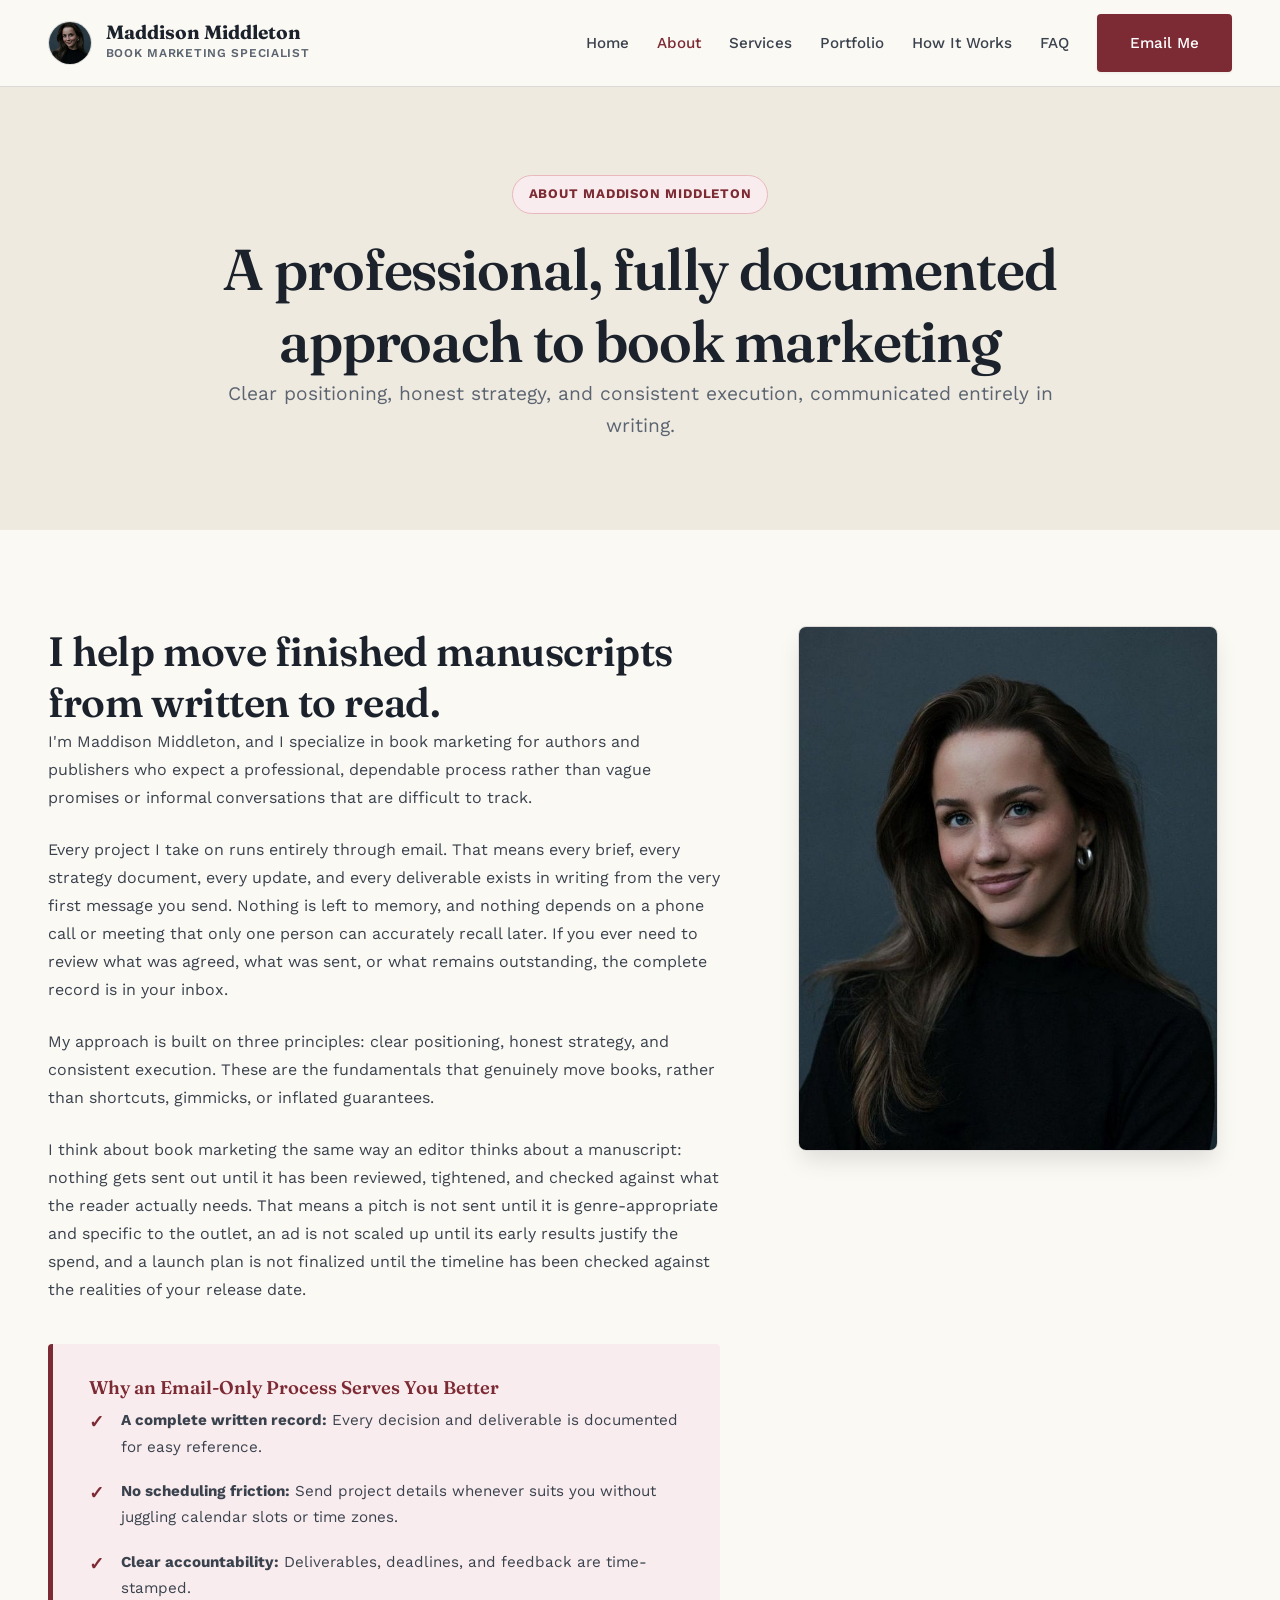
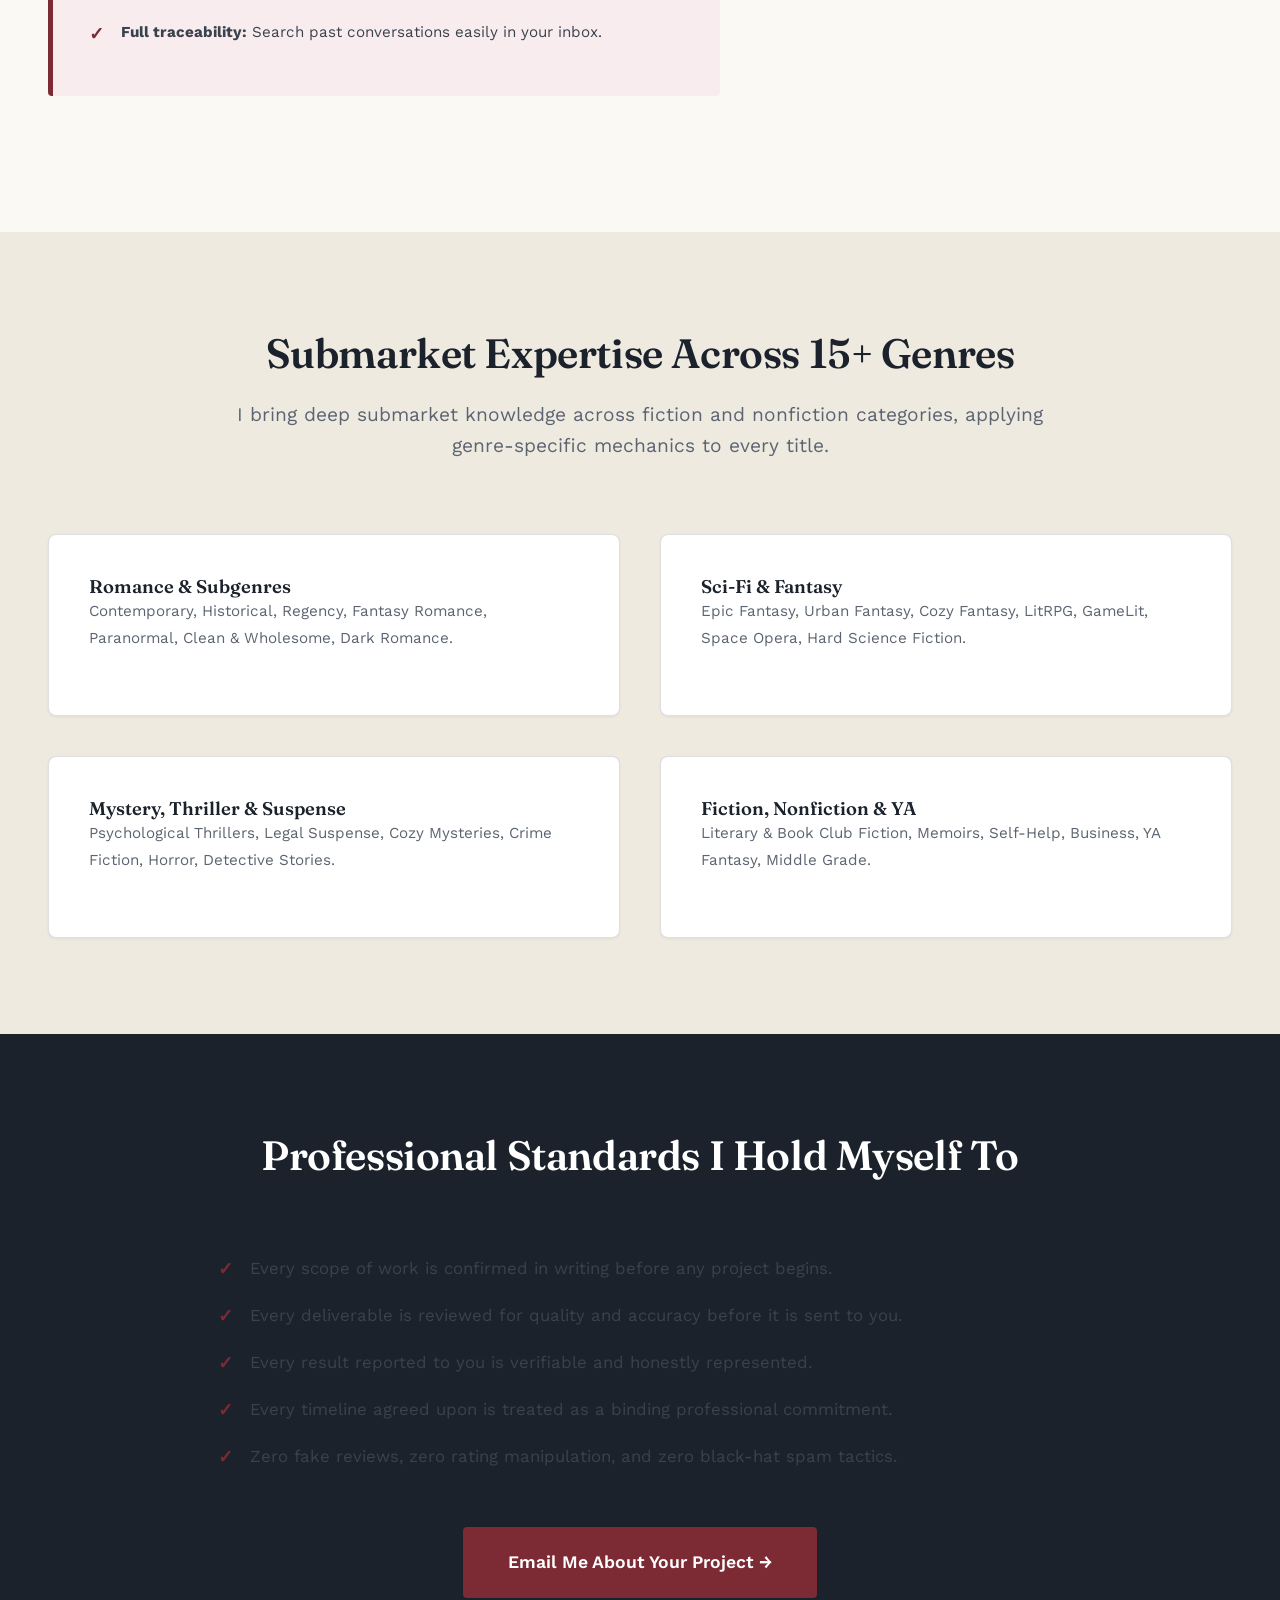
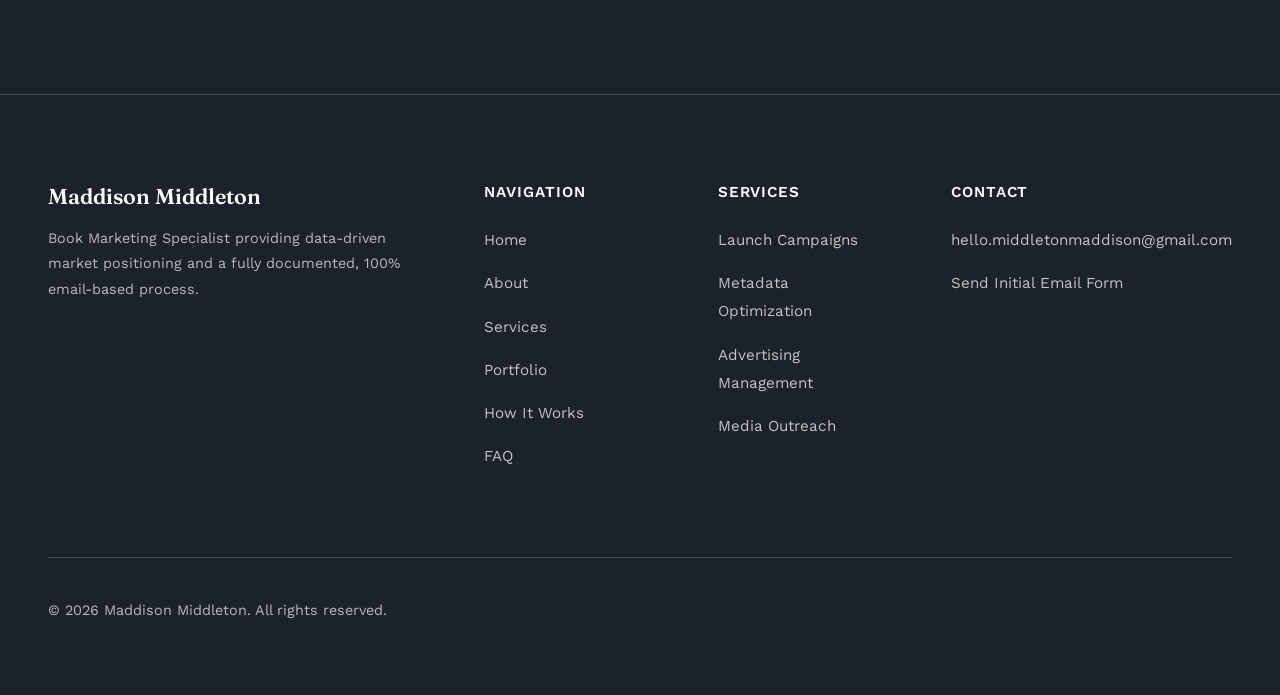
==== about.html @ 81b1477e "Update about.html" ====
<!DOCTYPE html>
<html lang="en">
<head>
  <meta charset="UTF-8">
  <meta name="viewport" content="width=device-width, initial-scale=1.0">
  <title>About | Maddison Middleton</title>
  <meta name="description" content="A professional, fully documented approach to book marketing. Maddison Middleton specializes in book discovery and strategy delivered entirely by email.">
  <link rel="preconnect" href="https://fonts.googleapis.com">
  <link rel="preconnect" href="https://fonts.gstatic.com" crossorigin>
  <link href="https://fonts.googleapis.com/css2?family=Fraunces:opsz,wght@9..144,500;9..144,600;9..144,700&family=Work+Sans:wght@400;500;600;700&display=swap" rel="stylesheet">
  <link rel="stylesheet" href="style.css">
</head>
<body>

  <!-- Navigation Header -->
  <header class="site-header">
    <div class="container nav-container">
      <a href="index.html" class="brand">
        <span class="brand-mark"><img src="my picture.jpg" alt="Maddison Middleton" /></span>
        <span>
          <span class="brand-name">Maddison Middleton</span>
          <span class="brand-title">Book Marketing Specialist</span>
        </span>
      </a>
      <button class="menu-toggle" aria-label="Toggle navigation">☰</button>
      <ul class="nav-links">
        <li><a href="index.html">Home</a></li>
        <li><a href="about.html" class="active">About</a></li>
        <li><a href="services.html">Services</a></li>
        <li><a href="portfolio.html">Portfolio</a></li>
        <li><a href="how-it-works.html">How It Works</a></li>
        <li><a href="faq.html">FAQ</a></li>
        <li><a href="contact.html" class="btn">Email Me</a></li>
      </ul>
    </div>
  </header>

  <!-- Page Header -->
  <section class="section bg-subtle" style="padding: 5.5rem 0 4rem;">
    <div class="container" style="max-width: 950px; text-align: center;">
      <span class="badge">About Maddison Middleton</span>
      <h1>A professional, fully documented approach to book marketing</h1>
      <p class="lead">Clear positioning, honest strategy, and consistent execution, communicated entirely in writing.</p>
    </div>
  </section>

  <!-- Deep Bio & Background -->
  <section class="section">
    <div class="container hero-grid" style="align-items: start;">
      <div>
        <h2>I help move finished manuscripts from written to read.</h2>
        <p>I'm Maddison Middleton, and I specialize in book marketing for authors and publishers who expect a professional, dependable process rather than vague promises or informal conversations that are difficult to track.</p>
        
        <p>Every project I take on runs entirely through email. That means every brief, every strategy document, every update, and every deliverable exists in writing from the very first message you send. Nothing is left to memory, and nothing depends on a phone call or meeting that only one person can accurately recall later. If you ever need to review what was agreed, what was sent, or what remains outstanding, the complete record is in your inbox.</p>

        <p>My approach is built on three principles: clear positioning, honest strategy, and consistent execution. These are the fundamentals that genuinely move books, rather than shortcuts, gimmicks, or inflated guarantees.</p>

        <p>I think about book marketing the same way an editor thinks about a manuscript: nothing gets sent out until it has been reviewed, tightened, and checked against what the reader actually needs. That means a pitch is not sent until it is genre-appropriate and specific to the outlet, an ad is not scaled up until its early results justify the spend, and a launch plan is not finalized until the timeline has been checked against the realities of your release date.</p>

        <div class="callout-box">
          <h4 style="color: var(--oxblood); margin-bottom: 0.5rem;">Why an Email-Only Process Serves You Better</h4>
          <ul class="check-list" style="margin: 0; font-size: 0.95rem;">
            <li><strong>A complete written record:</strong> Every decision and deliverable is documented for easy reference.</li>
            <li><strong>No scheduling friction:</strong> Send project details whenever suits you without juggling calendar slots or time zones.</li>
            <li><strong>Clear accountability:</strong> Deliverables, deadlines, and feedback are time-stamped.</li>
            <li><strong>Full traceability:</strong> Search past conversations easily in your inbox.</li>
          </ul>
        </div>
      </div>

      <div class="hero-portrait-frame">
        <img src="my picture.jpg" alt="Maddison Middleton" />
      </div>
    </div>
  </section>

  <!-- Genre Expertise Section -->
  <section class="section bg-subtle">
    <div class="container">
      <div class="section-head">
        <h2>Submarket Expertise Across 15+ Genres</h2>
        <p class="lead">I bring deep submarket knowledge across fiction and nonfiction categories, applying genre-specific mechanics to every title.</p>
      </div>

      <div class="grid-2">
        <div class="card">
          <h4>Romance & Subgenres</h4>
          <p style="font-size: 0.95rem; color: var(--text-muted);">Contemporary, Historical, Regency, Fantasy Romance, Paranormal, Clean & Wholesome, Dark Romance.</p>
        </div>

        <div class="card">
          <h4>Sci-Fi & Fantasy</h4>
          <p style="font-size: 0.95rem; color: var(--text-muted);">Epic Fantasy, Urban Fantasy, Cozy Fantasy, LitRPG, GameLit, Space Opera, Hard Science Fiction.</p>
        </div>

        <div class="card">
          <h4>Mystery, Thriller & Suspense</h4>
          <p style="font-size: 0.95rem; color: var(--text-muted);">Psychological Thrillers, Legal Suspense, Cozy Mysteries, Crime Fiction, Horror, Detective Stories.</p>
        </div>

        <div class="card">
          <h4>Fiction, Nonfiction & YA</h4>
          <p style="font-size: 0.95rem; color: var(--text-muted);">Literary & Book Club Fiction, Memoirs, Self-Help, Business, YA Fantasy, Middle Grade.</p>
        </div>
      </div>
    </div>
  </section>

  <!-- Professional Standards -->
  <section class="section bg-dark">
    <div class="container" style="max-width: 900px;">
      <div class="section-head">
        <h2 style="color: white;">Professional Standards I Hold Myself To</h2>
      </div>

      <ul class="check-list" style="color: rgba(251, 249, 244, 0.9); font-size: 1.05rem;">
        <li>Every scope of work is confirmed in writing before any project begins.</li>
        <li>Every deliverable is reviewed for quality and accuracy before it is sent to you.</li>
        <li>Every result reported to you is verifiable and honestly represented.</li>
        <li>Every timeline agreed upon is treated as a binding professional commitment.</li>
        <li>Zero fake reviews, zero rating manipulation, and zero black-hat spam tactics.</li>
      </ul>

      <div style="text-align: center; margin-top: 3.5rem;">
        <a href="contact.html" class="btn btn-large">Email Me About Your Project →</a>
      </div>
    </div>
  </section>

  <!-- Footer -->
  <footer class="site-footer">
    <div class="container">
      <div class="footer-grid">
        <div class="footer-brand">
          <h3>Maddison Middleton</h3>
          <p style="font-size: 0.9rem;">Book Marketing Specialist providing data-driven market positioning and a fully documented, 100% email-based process.</p>
        </div>
        <div class="footer-links">
          <h4>Navigation</h4>
          <ul>
            <li><a href="index.html">Home</a></li>
            <li><a href="about.html">About</a></li>
            <li><a href="services.html">Services</a></li>
            <li><a href="portfolio.html">Portfolio</a></li>
            <li><a href="how-it-works.html">How It Works</a></li>
            <li><a href="faq.html">FAQ</a></li>
          </ul>
        </div>
        <div class="footer-links">
          <h4>Services</h4>
          <ul>
            <li><a href="services.html">Launch Campaigns</a></li>
            <li><a href="services.html">Metadata Optimization</a></li>
            <li><a href="services.html">Advertising Management</a></li>
            <li><a href="services.html">Media Outreach</a></li>
          </ul>
        </div>
        <div class="footer-links">
          <h4>Contact</h4>
          <ul>
            <li><a href="mailto:hello.middletonmaddison@gmail.com">hello.middletonmaddison@gmail.com</a></li>
            <li><a href="contact.html">Send Initial Email Form</a></li>
          </ul>
        </div>
      </div>
      <div class="footer-bottom">
        <p>&copy; 2026 Maddison Middleton. All rights reserved.</p>
      </div>
    </div>
  </footer>

  <script src="script.js"></script>
</body>
</html>
---- style.css ----
/* =========================================================
   Maddison Middleton — Book Marketing Specialist
   Data-First, Long-Form Design System
   ========================================================= */

:root {
  --bg-main: #FBF9F4; /* Parchment/Paper tone */
  --bg-subtle: #EFEAE0; 
  --bg-card: #ffffff;
  --bg-dark: #1B222C; /* Deep ink slate */
  --bg-dark-card: #252e3b;
  
  --text-dark: #1B222C;
  --text-body: #3A424D;
  --text-muted: #5B6470;
  --text-light: #FBF9F4;

  --oxblood: #7C2A33;
  --oxblood-hover: #5E1F27;
  --oxblood-light: #f9ecee;
  --oxblood-border: #e8b8bc;

  --border: rgba(27, 34, 44, 0.14);
  --border-light: rgba(251, 249, 244, 0.2);
  --shadow-sm: 0 1px 3px 0 rgb(0 0 0 / 0.06);
  --shadow-md: 0 4px 12px -1px rgb(0 0 0 / 0.08);
  --shadow-lg: 0 12px 24px -4px rgb(0 0 0 / 0.12);

  --font-display: "Fraunces", "Iowan Old Style", serif;
  --font-sans: "Work Sans", -apple-system, BlinkMacSystemFont, "Segoe UI", Roboto, sans-serif;
  
  --max-width: 1240px;
  --radius-sm: 4px;
  --radius-md: 8px;
  --radius-lg: 12px;
  --transition: all 0.25s ease;
}

* { box-sizing: border-box; margin: 0; padding: 0; }

html { scroll-behavior: smooth; }

body {
  font-family: var(--font-sans);
  color: var(--text-body);
  background-color: var(--bg-main);
  line-height: 1.75;
  font-size: 16px;
  -webkit-font-smoothing: antialiased;
}

h1, h2, h3, h4, h5, h6 {
  font-family: var(--font-display);
  color: var(--text-dark);
  font-weight: 600;
  line-height: 1.25;
}

h1 { font-size: clamp(2.4rem, 4.5vw, 3.8rem); letter-spacing: -0.02em; }
h2 { font-size: clamp(1.8rem, 3.2vw, 2.6rem); letter-spacing: -0.01em; }
h3 { font-size: 1.45rem; }
h4 { font-size: 1.15rem; }

p { margin-bottom: 1.5rem; max-width: 75ch; }
p.lead { font-size: 1.2rem; color: var(--text-muted); font-weight: 400; line-height: 1.65; }

a { color: var(--oxblood); text-decoration: none; transition: var(--transition); }
a:hover { color: var(--oxblood-hover); }

.container {
  max-width: var(--max-width);
  margin: 0 auto;
  padding: 0 1.75rem;
}

/* --- Badges & Buttons --- */
.badge {
  display: inline-flex;
  align-items: center;
  gap: 0.5rem;
  padding: 0.45rem 1rem;
  background: var(--oxblood-light);
  color: var(--oxblood);
  border: 1px solid var(--oxblood-border);
  border-radius: 9999px;
  font-size: 0.82rem;
  font-weight: 700;
  text-transform: uppercase;
  letter-spacing: 0.06em;
  margin-bottom: 1.25rem;
  font-family: var(--font-sans);
}

.btn {
  display: inline-flex;
  align-items: center;
  justify-content: center;
  gap: 0.6rem;
  background-color: var(--oxblood);
  color: white !important;
  padding: 0.95rem 2rem;
  border-radius: var(--radius-sm);
  font-family: var(--font-sans);
  font-weight: 600;
  font-size: 1rem;
  border: 1px solid transparent;
  cursor: pointer;
  box-shadow: var(--shadow-sm);
  transition: var(--transition);
  text-align: center;
}

.btn:hover {
  background-color: var(--oxblood-hover);
  transform: translateY(-2px);
  box-shadow: var(--shadow-md);
}

.btn-secondary {
  background-color: transparent;
  color: var(--text-dark) !important;
  border: 1px solid var(--text-dark);
}

.btn-secondary:hover {
  background-color: var(--text-dark);
  color: white !important;
}

.btn-large { padding: 1.2rem 2.75rem; font-size: 1.1rem; }

/* --- Navigation --- */
.site-header {
  position: sticky;
  top: 0;
  z-index: 1000;
  background: rgba(251, 249, 244, 0.96);
  backdrop-filter: blur(12px);
  border-bottom: 1px solid var(--border);
}

.nav-container {
  display: flex;
  align-items: center;
  justify-content: space-between;
  height: 86px;
}

.brand {
  display: flex;
  align-items: center;
  gap: 0.85rem;
  text-decoration: none;
}

.brand-mark {
  width: 44px;
  height: 44px;
  border-radius: 50%;
  overflow: hidden;
  border: 1px solid var(--border);
  flex-shrink: 0;
}

.brand-mark img {
  width: 100%;
  height: 100%;
  object-fit: cover;
}

.brand-name {
  font-family: var(--font-display);
  font-size: 1.2rem;
  font-weight: 700;
  color: var(--text-dark);
  display: block;
  line-height: 1.1;
}

.brand-title {
  font-family: var(--font-sans);
  font-size: 0.75rem;
  color: var(--text-muted);
  text-transform: uppercase;
  letter-spacing: 0.06em;
  font-weight: 600;
  display: block;
}

.nav-links {
  display: flex;
  align-items: center;
  gap: 1.75rem;
  list-style: none;
}

.nav-links a {
  font-family: var(--font-sans);
  color: var(--text-body);
  font-weight: 500;
  font-size: 0.95rem;
}

.nav-links a:hover,
.nav-links a.active {
  color: var(--oxblood);
}

.menu-toggle {
  display: none;
  background: none;
  border: none;
  font-size: 1.7rem;
  color: var(--text-dark);
  cursor: pointer;
}

/* --- Layout Sections --- */
.section { padding: 6rem 0; }
.section-lg { padding: 8rem 0; }
.bg-subtle { background-color: var(--bg-subtle); }
.bg-dark { background-color: var(--bg-dark); color: var(--text-light); }
.bg-dark h1, .bg-dark h2, .bg-dark h3, .bg-dark h4 { color: white; }

.section-head {
  text-align: center;
  max-width: 860px;
  margin: 0 auto 4.5rem;
}

.section-head h2 { margin-bottom: 1.25rem; }

/* --- Grids & Cards --- */
.grid-2 { display: grid; grid-template-columns: repeat(2, 1fr); gap: 2.5rem; }
.grid-3 { display: grid; grid-template-columns: repeat(3, 1fr); gap: 2.25rem; }
.grid-4 { display: grid; grid-template-columns: repeat(4, 1fr); gap: 1.75rem; }

.card {
  background: var(--bg-card);
  border: 1px solid var(--border);
  border-radius: var(--radius-md);
  padding: 2.5rem;
  box-shadow: var(--shadow-sm);
  transition: var(--transition);
  display: flex;
  flex-direction: column;
}

.card:hover {
  box-shadow: var(--shadow-md);
  border-color: var(--oxblood-border);
}

.card-icon {
  width: 56px;
  height: 56px;
  border-radius: var(--radius-sm);
  background: var(--oxblood-light);
  color: var(--oxblood);
  display: flex;
  align-items: center;
  justify-content: center;
  font-size: 1.75rem;
  margin-bottom: 1.5rem;
}

.callout-box {
  background: var(--oxblood-light);
  border-left: 5px solid var(--oxblood);
  border-radius: var(--radius-sm);
  padding: 2rem 2.25rem;
  margin: 2.5rem 0;
}

/* --- Hero Layout --- */
.hero {
  padding: 6.5rem 0 5.5rem;
  background: linear-gradient(180deg, var(--bg-subtle) 0%, var(--bg-main) 100%);
  border-bottom: 1px solid var(--border);
}

.hero-grid {
  display: grid;
  grid-template-columns: 1.2fr 0.8fr;
  gap: 4rem;
  align-items: center;
}

.hero-portrait-frame {
  border-radius: var(--radius-md);
  overflow: hidden;
  box-shadow: var(--shadow-lg);
  border: 1px solid var(--border);
  aspect-ratio: 4/5;
  max-width: 420px;
  margin: 0 auto;
}

.hero-portrait-frame img {
  width: 100%;
  height: 100%;
  object-fit: cover;
}

.hero-stats {
  display: grid;
  grid-template-columns: repeat(3, 1fr);
  gap: 1.75rem;
  margin-top: 3rem;
  padding-top: 2.5rem;
  border-top: 1px solid var(--border);
}

.stat-item h3 {
  font-size: 2.2rem;
  color: var(--oxblood);
  margin-bottom: 0.25rem;
  font-weight: 700;
}

.stat-item p {
  font-size: 0.9rem;
  color: var(--text-muted);
  margin-bottom: 0;
  line-height: 1.4;
}

.hero-card {
  background: var(--bg-card);
  border: 1px solid var(--border);
  border-radius: var(--radius-lg);
  padding: 2.75rem;
  box-shadow: var(--shadow-lg);
}

/* --- Custom Lists & Tables --- */
.check-list {
  list-style: none;
  padding: 0;
  margin: 1.75rem 0;
}

.check-list li {
  position: relative;
  padding-left: 2rem;
  margin-bottom: 1.1rem;
  color: var(--text-body);
}

.check-list li::before {
  content: "✓";
  position: absolute;
  left: 0;
  top: 0;
  color: var(--oxblood);
  font-weight: 800;
  font-size: 1.1rem;
}

.data-table {
  width: 100%;
  border-collapse: collapse;
  margin: 2.5rem 0;
  font-size: 0.98rem;
  background: white;
  border-radius: var(--radius-md);
  overflow: hidden;
  border: 1px solid var(--border);
}

.data-table th,
.data-table td {
  padding: 1.15rem 1.5rem;
  text-align: left;
  border-bottom: 1px solid var(--border);
}

.data-table th {
  background-color: var(--bg-subtle);
  color: var(--text-dark);
  font-weight: 700;
  font-family: var(--font-sans);
}

/* --- FAQ Accordion --- */
.faq-accordion {
  max-width: 950px;
  margin: 0 auto;
}

.faq-item {
  background: white;
  border: 1px solid var(--border);
  border-radius: var(--radius-md);
  margin-bottom: 1.35rem;
  overflow: hidden;
  box-shadow: var(--shadow-sm);
}

.faq-toggle {
  width: 100%;
  padding: 1.75rem 2.25rem;
  text-align: left;
  background: none;
  border: none;
  font-family: var(--font-display);
  font-size: 1.2rem;
  font-weight: 600;
  color: var(--text-dark);
  cursor: pointer;
  display: flex;
  justify-content: space-between;
  align-items: center;
  gap: 1.25rem;
}

.faq-toggle span.icon {
  font-size: 1.5rem;
  color: var(--oxblood);
  transition: var(--transition);
  font-weight: 800;
}

.faq-answer {
  max-height: 0;
  overflow: hidden;
  transition: max-height 0.45s cubic-bezier(0, 1, 0, 1);
  padding: 0 2.25rem;
  background: var(--bg-subtle);
}

.faq-item.active .faq-answer {
  max-height: 1400px;
  padding: 1.5rem 2.25rem 2rem;
  transition: max-height 0.45s ease-in-out;
}

.faq-item.active .faq-toggle span.icon {
  transform: rotate(45deg);
}

/* --- Form Styles --- */
.form-card {
  background: white;
  border: 1px solid var(--border);
  border-radius: var(--radius-lg);
  padding: 3.25rem;
  box-shadow: var(--shadow-md);
}

.form-group {
  margin-bottom: 1.75rem;
}

.form-group label {
  display: block;
  font-size: 0.95rem;
  font-weight: 600;
  color: var(--text-dark);
  margin-bottom: 0.55rem;
}

.form-group input,
.form-group select,
.form-group textarea {
  width: 100%;
  padding: 1rem 1.25rem;
  border: 1px solid var(--border);
  border-radius: var(--radius-sm);
  font-family: var(--font-sans);
  font-size: 1rem;
  color: var(--text-dark);
  background: var(--bg-main);
  transition: var(--transition);
}

.form-group input:focus,
.form-group select:focus,
.form-group textarea:focus {
  outline: none;
  border-color: var(--oxblood);
  background: white;
  box-shadow: 0 0 0 4px var(--oxblood-light);
}

.form-group textarea {
  min-height: 180px;
  resize: vertical;
}

/* --- Footer --- */
.site-footer {
  background: var(--bg-dark);
  color: rgba(251, 249, 244, 0.7);
  padding: 5.5rem 0 3rem;
  border-top: 1px solid var(--border-light);
}

.footer-grid {
  display: grid;
  grid-template-columns: 2.2fr 1fr 1fr 1.2fr;
  gap: 4rem;
  margin-bottom: 4.5rem;
}

.footer-brand h3 { color: white; margin-bottom: 1rem; font-size: 1.35rem; }
.footer-links h4 { color: white; margin-bottom: 1.5rem; font-size: 0.95rem; text-transform: uppercase; letter-spacing: 0.06em; font-family: var(--font-sans); }
.footer-links ul { list-style: none; }
.footer-links li { margin-bottom: 0.95rem; }
.footer-links a { color: rgba(251, 249, 244, 0.75); font-size: 0.95rem; }
.footer-links a:hover { color: white; }

.footer-bottom {
  padding-top: 2.5rem;
  border-top: 1px solid var(--border-light);
  display: flex;
  justify-content: space-between;
  align-items: center;
  font-size: 0.9rem;
}

/* --- Responsive Media Queries --- */
@media (max-width: 1024px) {
  .hero-grid { grid-template-columns: 1fr; gap: 3.5rem; }
  .grid-3, .grid-4 { grid-template-columns: repeat(2, 1fr); }
  .footer-grid { grid-template-columns: 1fr 1fr; gap: 3rem; }
}

@media (max-width: 768px) {
  .nav-links {
    position: fixed;
    top: 86px;
    left: 0;
    right: 0;
    background: var(--bg-main);
    flex-direction: column;
    padding: 2.5rem;
    border-bottom: 1px solid var(--border);
    box-shadow: var(--shadow-lg);
    display: none;
  }
  
  .nav-links.active { display: flex; }
  .menu-toggle { display: block; }
  
  .grid-2, .grid-3, .grid-4 { grid-template-columns: 1fr; }
  .hero-stats { grid-template-columns: 1fr; gap: 1.5rem; }
  .footer-grid { grid-template-columns: 1fr; gap: 2.5rem; }
  .footer-bottom { flex-direction: column; gap: 1.25rem; text-align: center; }
  .form-card { padding: 2rem; }
}
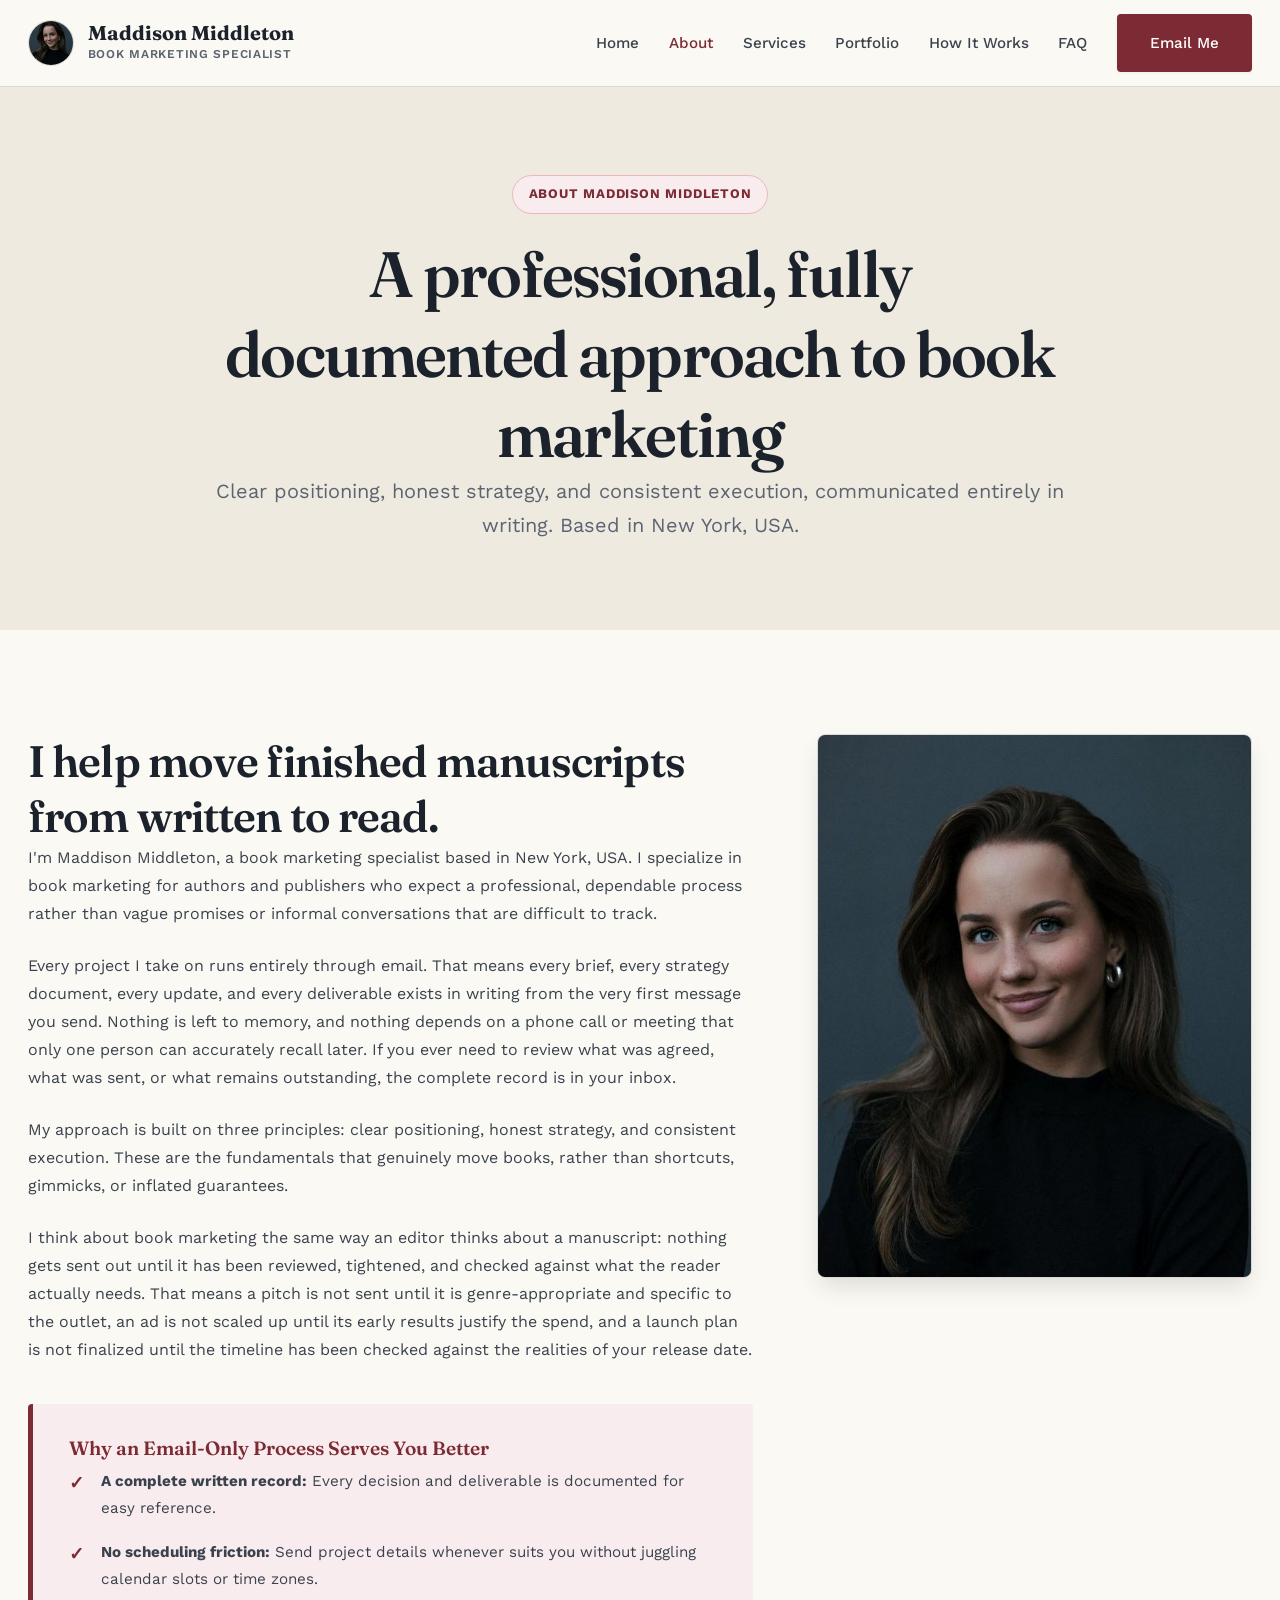
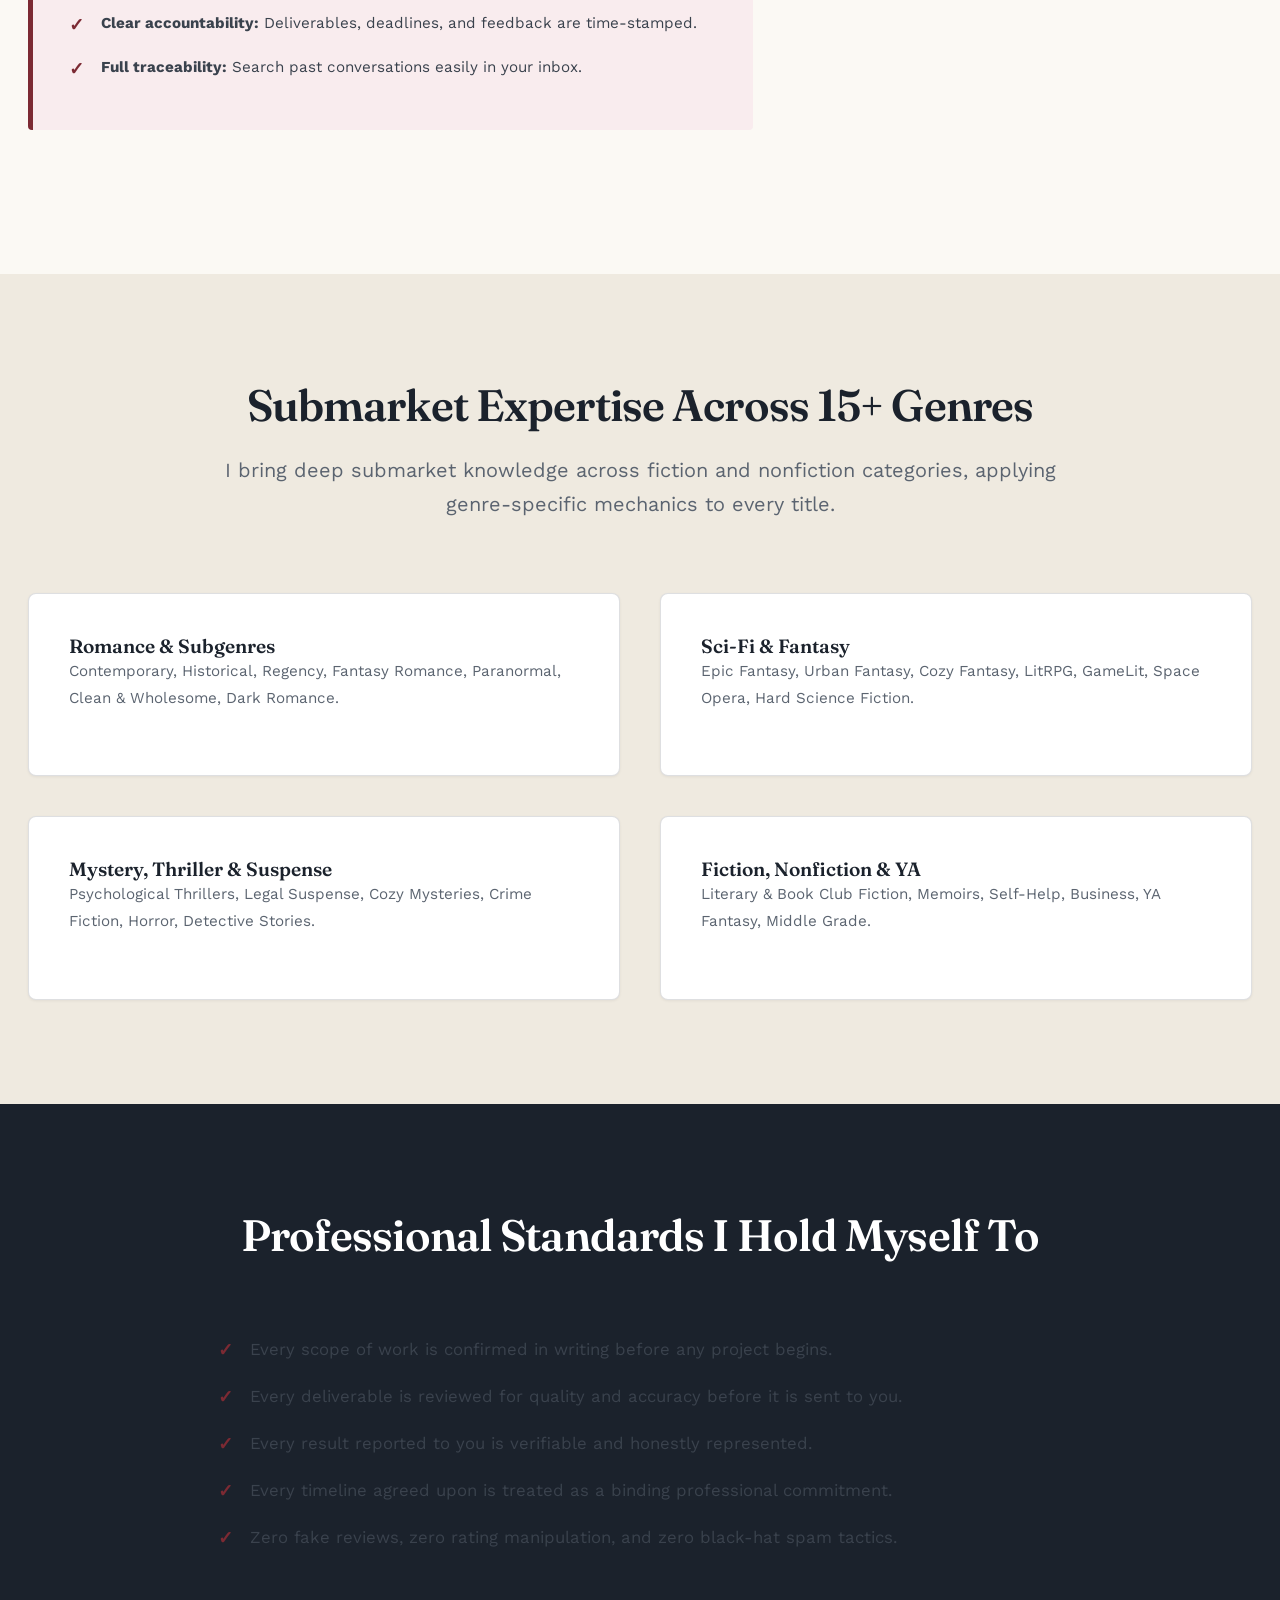
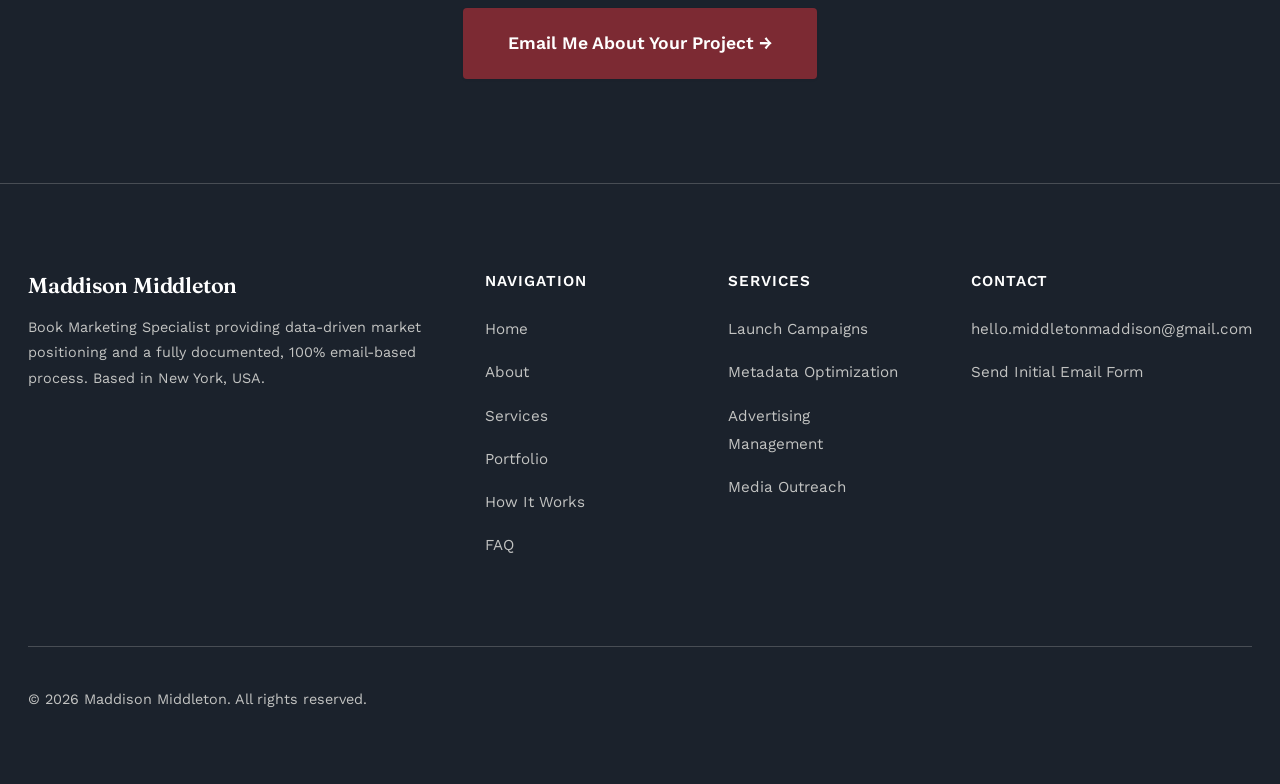
==== commit 09ab7561: "Update about.html" ====
--- a/about.html
+++ b/about.html
@@ -4,7 +4,7 @@
   <meta charset="UTF-8">
   <meta name="viewport" content="width=device-width, initial-scale=1.0">
   <title>About | Maddison Middleton</title>
-  <meta name="description" content="A professional, fully documented approach to book marketing. Maddison Middleton specializes in book discovery and strategy delivered entirely by email.">
+  <meta name="description" content="A professional, fully documented approach to book marketing based in New York, USA. Maddison Middleton specializes in book discovery and strategy delivered entirely by email.">
   <link rel="preconnect" href="https://fonts.googleapis.com">
   <link rel="preconnect" href="https://fonts.gstatic.com" crossorigin>
   <link href="https://fonts.googleapis.com/css2?family=Fraunces:opsz,wght@9..144,500;9..144,600;9..144,700&family=Work+Sans:wght@400;500;600;700&display=swap" rel="stylesheet">
@@ -40,7 +40,7 @@
     <div class="container" style="max-width: 950px; text-align: center;">
       <span class="badge">About Maddison Middleton</span>
       <h1>A professional, fully documented approach to book marketing</h1>
-      <p class="lead">Clear positioning, honest strategy, and consistent execution, communicated entirely in writing.</p>
+      <p class="lead">Clear positioning, honest strategy, and consistent execution, communicated entirely in writing. Based in New York, USA.</p>
     </div>
   </section>
 
@@ -49,7 +49,7 @@
     <div class="container hero-grid" style="align-items: start;">
       <div>
         <h2>I help move finished manuscripts from written to read.</h2>
-        <p>I'm Maddison Middleton, and I specialize in book marketing for authors and publishers who expect a professional, dependable process rather than vague promises or informal conversations that are difficult to track.</p>
+        <p>I'm Maddison Middleton, a book marketing specialist based in New York, USA. I specialize in book marketing for authors and publishers who expect a professional, dependable process rather than vague promises or informal conversations that are difficult to track.</p>
         
         <p>Every project I take on runs entirely through email. That means every brief, every strategy document, every update, and every deliverable exists in writing from the very first message you send. Nothing is left to memory, and nothing depends on a phone call or meeting that only one person can accurately recall later. If you ever need to review what was agreed, what was sent, or what remains outstanding, the complete record is in your inbox.</p>
 
@@ -133,7 +133,7 @@
       <div class="footer-grid">
         <div class="footer-brand">
           <h3>Maddison Middleton</h3>
-          <p style="font-size: 0.9rem;">Book Marketing Specialist providing data-driven market positioning and a fully documented, 100% email-based process.</p>
+          <p style="font-size: 0.9rem;">Book Marketing Specialist providing data-driven market positioning and a fully documented, 100% email-based process. Based in New York, USA.</p>
         </div>
         <div class="footer-links">
           <h4>Navigation</h4>
--- a/style.css
+++ b/style.css
@@ -1,10 +1,10 @@
 /* =========================================================
    Maddison Middleton — Book Marketing Specialist
-   Data-First, Long-Form Design System
+   New York, USA | Data-First, Long-Form Design System
    ========================================================= */
 
 :root {
-  --bg-main: #FBF9F4; /* Parchment/Paper tone */
+  --bg-main: #FBF9F4; /* Paper / Parchment tone */
   --bg-subtle: #EFEAE0; 
   --bg-card: #ffffff;
   --bg-dark: #1B222C; /* Deep ink slate */
@@ -20,16 +20,19 @@
   --oxblood-light: #f9ecee;
   --oxblood-border: #e8b8bc;
 
+  --accent-green: #047857;
+  --accent-green-bg: #d1fae5;
+
   --border: rgba(27, 34, 44, 0.14);
   --border-light: rgba(251, 249, 244, 0.2);
   --shadow-sm: 0 1px 3px 0 rgb(0 0 0 / 0.06);
   --shadow-md: 0 4px 12px -1px rgb(0 0 0 / 0.08);
   --shadow-lg: 0 12px 24px -4px rgb(0 0 0 / 0.12);
 
-  --font-display: "Fraunces", "Iowan Old Style", serif;
+  --font-display: "Fraunces", "Iowan Old Style", Georgia, serif;
   --font-sans: "Work Sans", -apple-system, BlinkMacSystemFont, "Segoe UI", Roboto, sans-serif;
   
-  --max-width: 1240px;
+  --max-width: 1280px;
   --radius-sm: 4px;
   --radius-md: 8px;
   --radius-lg: 12px;
@@ -56,13 +59,13 @@
   line-height: 1.25;
 }
 
-h1 { font-size: clamp(2.4rem, 4.5vw, 3.8rem); letter-spacing: -0.02em; }
-h2 { font-size: clamp(1.8rem, 3.2vw, 2.6rem); letter-spacing: -0.01em; }
-h3 { font-size: 1.45rem; }
-h4 { font-size: 1.15rem; }
-
-p { margin-bottom: 1.5rem; max-width: 75ch; }
-p.lead { font-size: 1.2rem; color: var(--text-muted); font-weight: 400; line-height: 1.65; }
+h1 { font-size: clamp(2.5rem, 5vw, 4rem); letter-spacing: -0.03em; }
+h2 { font-size: clamp(1.9rem, 3.5vw, 2.75rem); letter-spacing: -0.02em; }
+h3 { font-size: 1.5rem; letter-spacing: -0.01em; }
+h4 { font-size: 1.2rem; }
+
+p { margin-bottom: 1.5rem; max-width: 78ch; }
+p.lead { font-size: 1.25rem; color: var(--text-muted); font-weight: 400; line-height: 1.7; }
 
 a { color: var(--oxblood); text-decoration: none; transition: var(--transition); }
 a:hover { color: var(--oxblood-hover); }
@@ -134,7 +137,7 @@
   position: sticky;
   top: 0;
   z-index: 1000;
-  background: rgba(251, 249, 244, 0.96);
+  background: rgba(251, 249, 244, 0.97);
   backdrop-filter: blur(12px);
   border-bottom: 1px solid var(--border);
 }
@@ -154,8 +157,8 @@
 }
 
 .brand-mark {
-  width: 44px;
-  height: 44px;
+  width: 46px;
+  height: 46px;
   border-radius: 50%;
   overflow: hidden;
   border: 1px solid var(--border);
@@ -170,7 +173,7 @@
 
 .brand-name {
   font-family: var(--font-display);
-  font-size: 1.2rem;
+  font-size: 1.25rem;
   font-weight: 700;
   color: var(--text-dark);
   display: block;
@@ -190,7 +193,7 @@
 .nav-links {
   display: flex;
   align-items: center;
-  gap: 1.75rem;
+  gap: 1.85rem;
   list-style: none;
 }
 
@@ -216,8 +219,8 @@
 }
 
 /* --- Layout Sections --- */
-.section { padding: 6rem 0; }
-.section-lg { padding: 8rem 0; }
+.section { padding: 6.5rem 0; }
+.section-lg { padding: 8.5rem 0; }
 .bg-subtle { background-color: var(--bg-subtle); }
 .bg-dark { background-color: var(--bg-dark); color: var(--text-light); }
 .bg-dark h1, .bg-dark h2, .bg-dark h3, .bg-dark h4 { color: white; }
@@ -274,14 +277,14 @@
 
 /* --- Hero Layout --- */
 .hero {
-  padding: 6.5rem 0 5.5rem;
+  padding: 7rem 0 5.5rem;
   background: linear-gradient(180deg, var(--bg-subtle) 0%, var(--bg-main) 100%);
   border-bottom: 1px solid var(--border);
 }
 
 .hero-grid {
   display: grid;
-  grid-template-columns: 1.2fr 0.8fr;
+  grid-template-columns: 1.25fr 0.75fr;
   gap: 4rem;
   align-items: center;
 }
@@ -292,7 +295,7 @@
   box-shadow: var(--shadow-lg);
   border: 1px solid var(--border);
   aspect-ratio: 4/5;
-  max-width: 420px;
+  max-width: 440px;
   margin: 0 auto;
 }
 
@@ -491,7 +494,7 @@
 /* --- Footer --- */
 .site-footer {
   background: var(--bg-dark);
-  color: rgba(251, 249, 244, 0.7);
+  color: rgba(251, 249, 244, 0.75);
   padding: 5.5rem 0 3rem;
   border-top: 1px solid var(--border-light);
 }
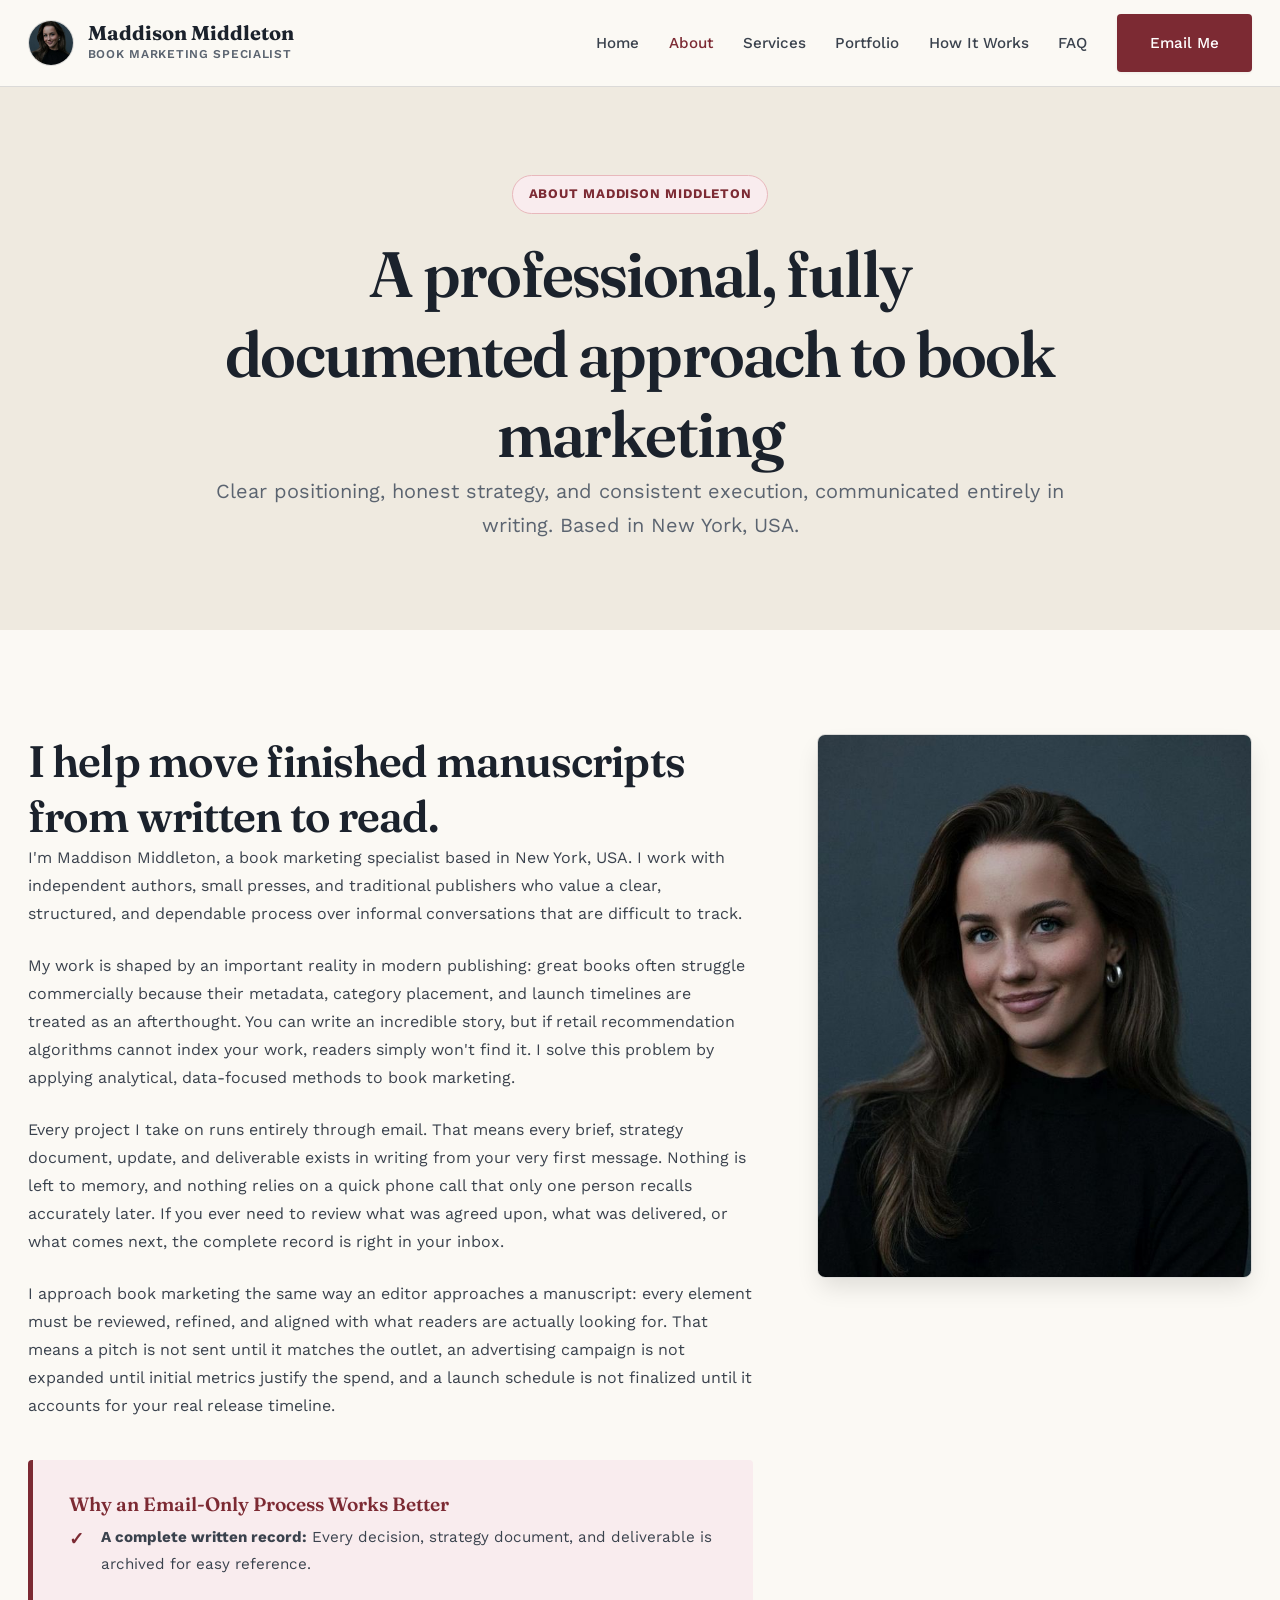
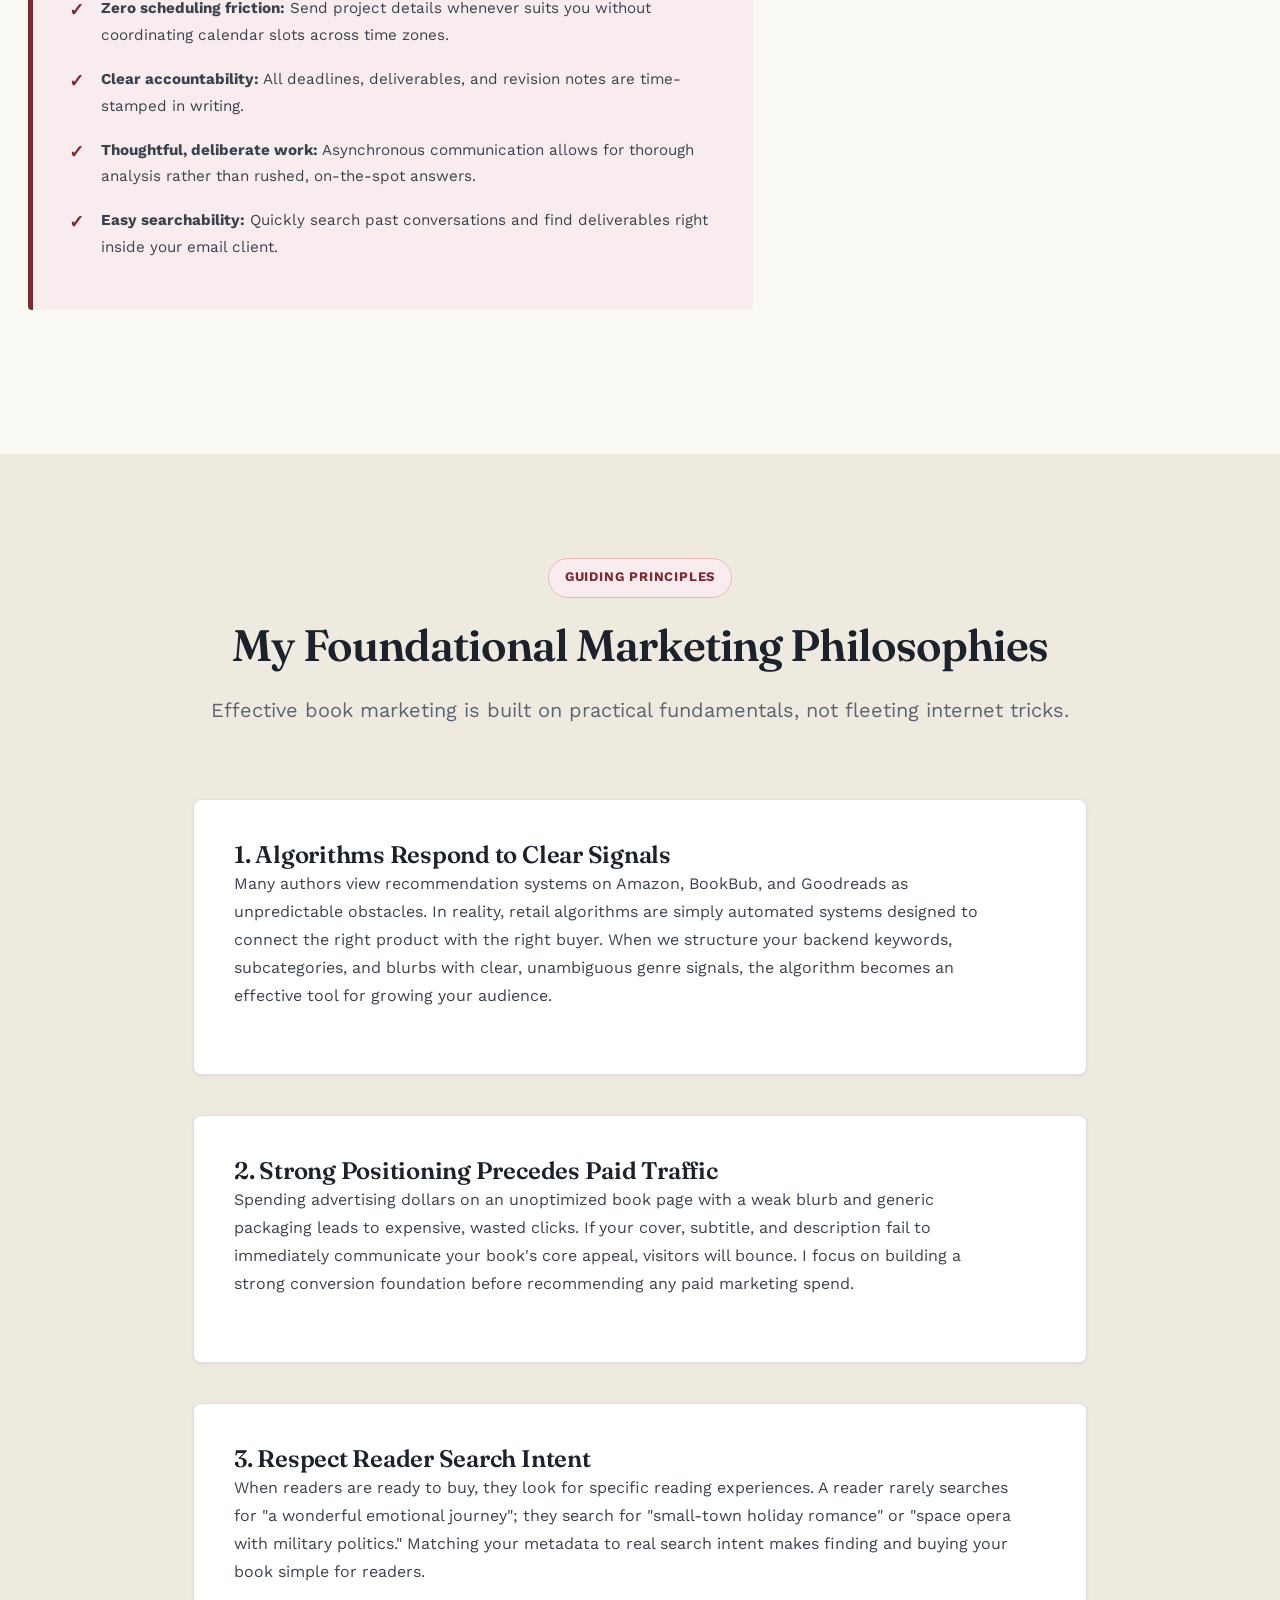
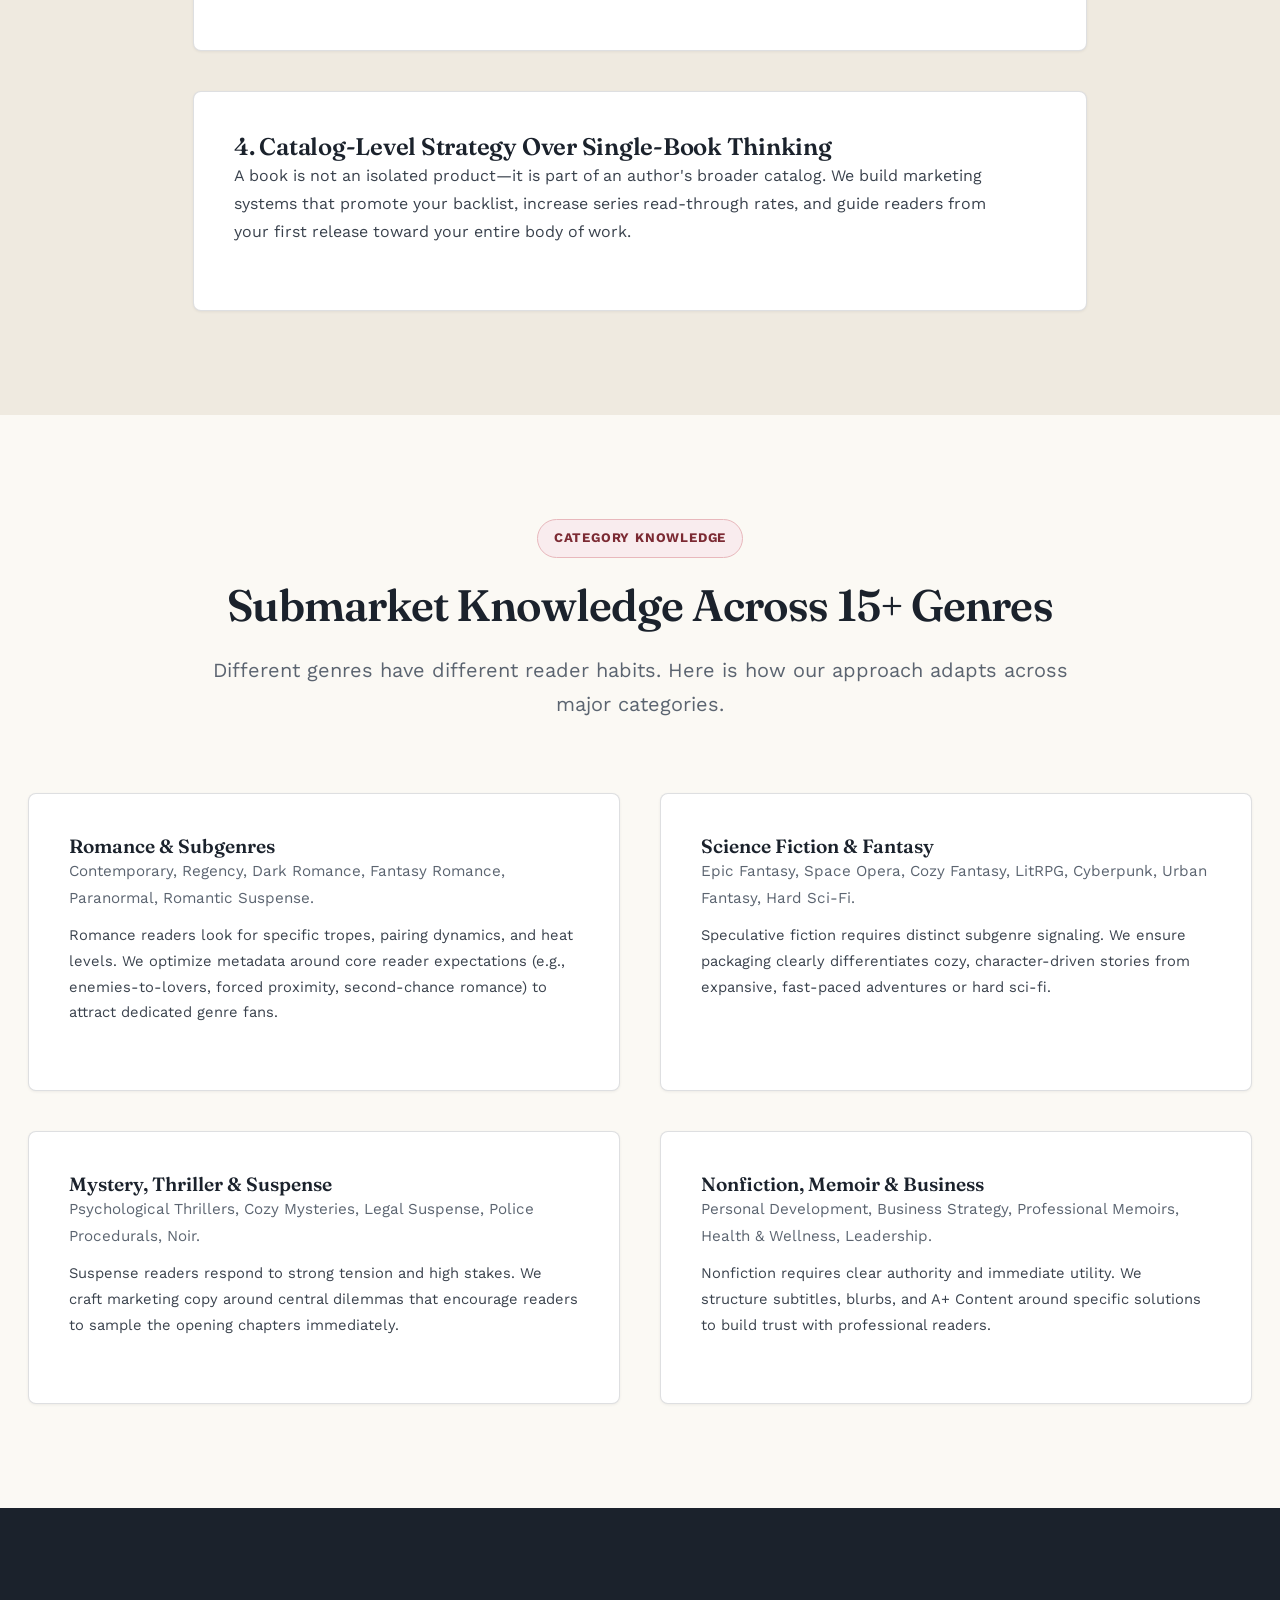
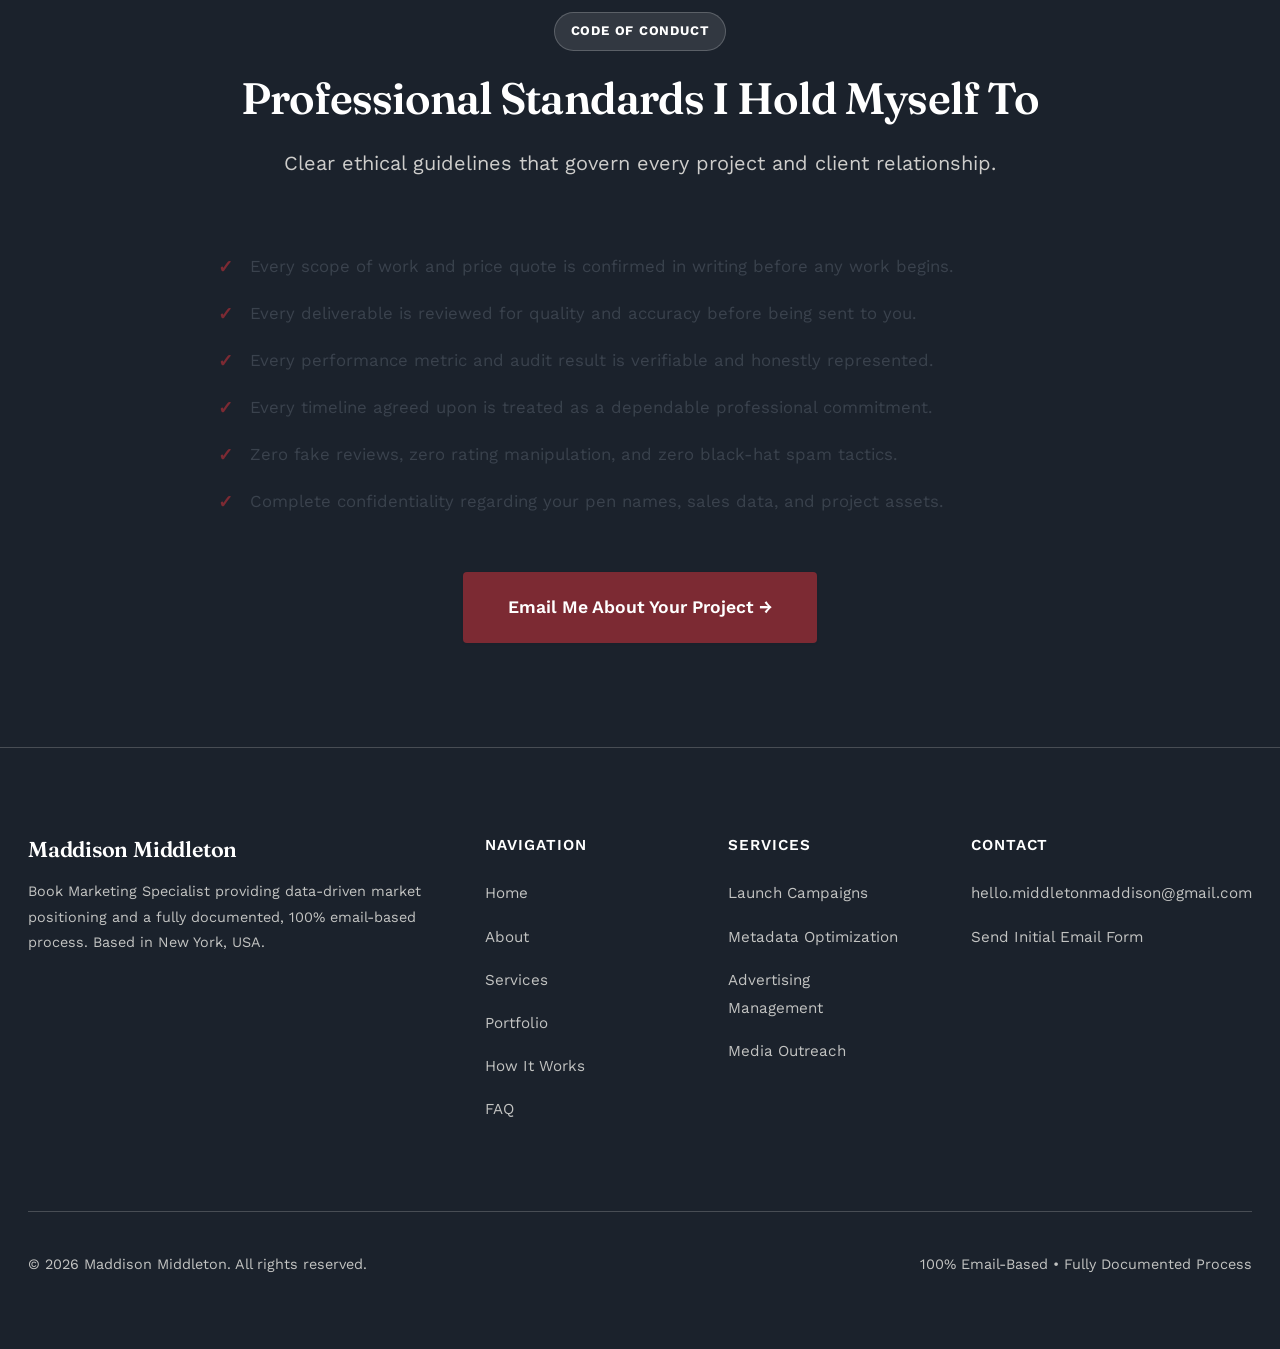
==== commit acce42e4: "Update about.html" ====
--- a/about.html
+++ b/about.html
@@ -4,7 +4,8 @@
   <meta charset="UTF-8">
   <meta name="viewport" content="width=device-width, initial-scale=1.0">
   <title>About | Maddison Middleton</title>
-  <meta name="description" content="A professional, fully documented approach to book marketing based in New York, USA. Maddison Middleton specializes in book discovery and strategy delivered entirely by email.">
+  <meta name="description" content="A professional, fully documented approach to book marketing based in New York, USA. Maddison Middleton specializes in retail discovery, metadata engineering, and marketing strategy delivered entirely by email.">
+  <link rel="icon" type="image/jpeg" href="my picture.jpg">
   <link rel="preconnect" href="https://fonts.googleapis.com">
   <link rel="preconnect" href="https://fonts.gstatic.com" crossorigin>
   <link href="https://fonts.googleapis.com/css2?family=Fraunces:opsz,wght@9..144,500;9..144,600;9..144,700&family=Work+Sans:wght@400;500;600;700&display=swap" rel="stylesheet">
@@ -49,21 +50,22 @@
     <div class="container hero-grid" style="align-items: start;">
       <div>
         <h2>I help move finished manuscripts from written to read.</h2>
-        <p>I'm Maddison Middleton, a book marketing specialist based in New York, USA. I specialize in book marketing for authors and publishers who expect a professional, dependable process rather than vague promises or informal conversations that are difficult to track.</p>
+        <p>I'm Maddison Middleton, a book marketing specialist based in New York, USA. I work with independent authors, small presses, and traditional publishers who value a clear, structured, and dependable process over informal conversations that are difficult to track.</p>
         
-        <p>Every project I take on runs entirely through email. That means every brief, every strategy document, every update, and every deliverable exists in writing from the very first message you send. Nothing is left to memory, and nothing depends on a phone call or meeting that only one person can accurately recall later. If you ever need to review what was agreed, what was sent, or what remains outstanding, the complete record is in your inbox.</p>
-
-        <p>My approach is built on three principles: clear positioning, honest strategy, and consistent execution. These are the fundamentals that genuinely move books, rather than shortcuts, gimmicks, or inflated guarantees.</p>
-
-        <p>I think about book marketing the same way an editor thinks about a manuscript: nothing gets sent out until it has been reviewed, tightened, and checked against what the reader actually needs. That means a pitch is not sent until it is genre-appropriate and specific to the outlet, an ad is not scaled up until its early results justify the spend, and a launch plan is not finalized until the timeline has been checked against the realities of your release date.</p>
+        <p>My work is shaped by an important reality in modern publishing: great books often struggle commercially because their metadata, category placement, and launch timelines are treated as an afterthought. You can write an incredible story, but if retail recommendation algorithms cannot index your work, readers simply won't find it. I solve this problem by applying analytical, data-focused methods to book marketing.</p>
+
+        <p>Every project I take on runs entirely through email. That means every brief, strategy document, update, and deliverable exists in writing from your very first message. Nothing is left to memory, and nothing relies on a quick phone call that only one person recalls accurately later. If you ever need to review what was agreed upon, what was delivered, or what comes next, the complete record is right in your inbox.</p>
+
+        <p>I approach book marketing the same way an editor approaches a manuscript: every element must be reviewed, refined, and aligned with what readers are actually looking for. That means a pitch is not sent until it matches the outlet, an advertising campaign is not expanded until initial metrics justify the spend, and a launch schedule is not finalized until it accounts for your real release timeline.</p>
 
         <div class="callout-box">
-          <h4 style="color: var(--oxblood); margin-bottom: 0.5rem;">Why an Email-Only Process Serves You Better</h4>
+          <h4 style="color: var(--oxblood); margin-bottom: 0.5rem;">Why an Email-Only Process Works Better</h4>
           <ul class="check-list" style="margin: 0; font-size: 0.95rem;">
-            <li><strong>A complete written record:</strong> Every decision and deliverable is documented for easy reference.</li>
-            <li><strong>No scheduling friction:</strong> Send project details whenever suits you without juggling calendar slots or time zones.</li>
-            <li><strong>Clear accountability:</strong> Deliverables, deadlines, and feedback are time-stamped.</li>
-            <li><strong>Full traceability:</strong> Search past conversations easily in your inbox.</li>
+            <li><strong>A complete written record:</strong> Every decision, strategy document, and deliverable is archived for easy reference.</li>
+            <li><strong>Zero scheduling friction:</strong> Send project details whenever suits you without coordinating calendar slots across time zones.</li>
+            <li><strong>Clear accountability:</strong> All deadlines, deliverables, and revision notes are time-stamped in writing.</li>
+            <li><strong>Thoughtful, deliberate work:</strong> Asynchronous communication allows for thorough analysis rather than rushed, on-the-spot answers.</li>
+            <li><strong>Easy searchability:</strong> Quickly search past conversations and find deliverables right inside your email client.</li>
           </ul>
         </div>
       </div>
@@ -74,33 +76,71 @@
     </div>
   </section>
 
-  <!-- Genre Expertise Section -->
+  <!-- Core Philosophies -->
   <section class="section bg-subtle">
+    <div class="container" style="max-width: 950px;">
+      <div class="section-head">
+        <span class="badge">Guiding Principles</span>
+        <h2>My Foundational Marketing Philosophies</h2>
+        <p class="lead">Effective book marketing is built on practical fundamentals, not fleeting internet tricks.</p>
+      </div>
+
+      <div style="display: flex; flex-direction: column; gap: 2.5rem;">
+        <div class="card">
+          <h3>1. Algorithms Respond to Clear Signals</h3>
+          <p>Many authors view recommendation systems on Amazon, BookBub, and Goodreads as unpredictable obstacles. In reality, retail algorithms are simply automated systems designed to connect the right product with the right buyer. When we structure your backend keywords, subcategories, and blurbs with clear, unambiguous genre signals, the algorithm becomes an effective tool for growing your audience.</p>
+        </div>
+
+        <div class="card">
+          <h3>2. Strong Positioning Precedes Paid Traffic</h3>
+          <p>Spending advertising dollars on an unoptimized book page with a weak blurb and generic packaging leads to expensive, wasted clicks. If your cover, subtitle, and description fail to immediately communicate your book's core appeal, visitors will bounce. I focus on building a strong conversion foundation before recommending any paid marketing spend.</p>
+        </div>
+
+        <div class="card">
+          <h3>3. Respect Reader Search Intent</h3>
+          <p>When readers are ready to buy, they look for specific reading experiences. A reader rarely searches for "a wonderful emotional journey"; they search for "small-town holiday romance" or "space opera with military politics." Matching your metadata to real search intent makes finding and buying your book simple for readers.</p>
+        </div>
+
+        <div class="card">
+          <h3>4. Catalog-Level Strategy Over Single-Book Thinking</h3>
+          <p>A book is not an isolated product—it is part of an author's broader catalog. We build marketing systems that promote your backlist, increase series read-through rates, and guide readers from your first release toward your entire body of work.</p>
+        </div>
+      </div>
+    </div>
+  </section>
+
+  <!-- Genre Expertise Grid -->
+  <section class="section">
     <div class="container">
       <div class="section-head">
-        <h2>Submarket Expertise Across 15+ Genres</h2>
-        <p class="lead">I bring deep submarket knowledge across fiction and nonfiction categories, applying genre-specific mechanics to every title.</p>
+        <span class="badge">Category Knowledge</span>
+        <h2>Submarket Knowledge Across 15+ Genres</h2>
+        <p class="lead">Different genres have different reader habits. Here is how our approach adapts across major categories.</p>
       </div>
 
       <div class="grid-2">
         <div class="card">
           <h4>Romance & Subgenres</h4>
-          <p style="font-size: 0.95rem; color: var(--text-muted);">Contemporary, Historical, Regency, Fantasy Romance, Paranormal, Clean & Wholesome, Dark Romance.</p>
-        </div>
-
-        <div class="card">
-          <h4>Sci-Fi & Fantasy</h4>
-          <p style="font-size: 0.95rem; color: var(--text-muted);">Epic Fantasy, Urban Fantasy, Cozy Fantasy, LitRPG, GameLit, Space Opera, Hard Science Fiction.</p>
+          <p style="font-size: 0.95rem; color: var(--text-muted); margin-bottom: 0.75rem;">Contemporary, Regency, Dark Romance, Fantasy Romance, Paranormal, Romantic Suspense.</p>
+          <p style="font-size: 0.92rem;">Romance readers look for specific tropes, pairing dynamics, and heat levels. We optimize metadata around core reader expectations (e.g., enemies-to-lovers, forced proximity, second-chance romance) to attract dedicated genre fans.</p>
+        </div>
+
+        <div class="card">
+          <h4>Science Fiction & Fantasy</h4>
+          <p style="font-size: 0.95rem; color: var(--text-muted); margin-bottom: 0.75rem;">Epic Fantasy, Space Opera, Cozy Fantasy, LitRPG, Cyberpunk, Urban Fantasy, Hard Sci-Fi.</p>
+          <p style="font-size: 0.92rem;">Speculative fiction requires distinct subgenre signaling. We ensure packaging clearly differentiates cozy, character-driven stories from expansive, fast-paced adventures or hard sci-fi.</p>
         </div>
 
         <div class="card">
           <h4>Mystery, Thriller & Suspense</h4>
-          <p style="font-size: 0.95rem; color: var(--text-muted);">Psychological Thrillers, Legal Suspense, Cozy Mysteries, Crime Fiction, Horror, Detective Stories.</p>
-        </div>
-
-        <div class="card">
-          <h4>Fiction, Nonfiction & YA</h4>
-          <p style="font-size: 0.95rem; color: var(--text-muted);">Literary & Book Club Fiction, Memoirs, Self-Help, Business, YA Fantasy, Middle Grade.</p>
+          <p style="font-size: 0.95rem; color: var(--text-muted); margin-bottom: 0.75rem;">Psychological Thrillers, Cozy Mysteries, Legal Suspense, Police Procedurals, Noir.</p>
+          <p style="font-size: 0.92rem;">Suspense readers respond to strong tension and high stakes. We craft marketing copy around central dilemmas that encourage readers to sample the opening chapters immediately.</p>
+        </div>
+
+        <div class="card">
+          <h4>Nonfiction, Memoir & Business</h4>
+          <p style="font-size: 0.95rem; color: var(--text-muted); margin-bottom: 0.75rem;">Personal Development, Business Strategy, Professional Memoirs, Health & Wellness, Leadership.</p>
+          <p style="font-size: 0.92rem;">Nonfiction requires clear authority and immediate utility. We structure subtitles, blurbs, and A+ Content around specific solutions to build trust with professional readers.</p>
         </div>
       </div>
     </div>
@@ -110,15 +150,18 @@
   <section class="section bg-dark">
     <div class="container" style="max-width: 900px;">
       <div class="section-head">
+        <span class="badge" style="background: rgba(255,255,255,0.1); color: white; border-color: rgba(255,255,255,0.2);">Code of Conduct</span>
         <h2 style="color: white;">Professional Standards I Hold Myself To</h2>
+        <p class="lead" style="color: rgba(251, 249, 244, 0.8);">Clear ethical guidelines that govern every project and client relationship.</p>
       </div>
 
       <ul class="check-list" style="color: rgba(251, 249, 244, 0.9); font-size: 1.05rem;">
-        <li>Every scope of work is confirmed in writing before any project begins.</li>
-        <li>Every deliverable is reviewed for quality and accuracy before it is sent to you.</li>
-        <li>Every result reported to you is verifiable and honestly represented.</li>
-        <li>Every timeline agreed upon is treated as a binding professional commitment.</li>
+        <li>Every scope of work and price quote is confirmed in writing before any work begins.</li>
+        <li>Every deliverable is reviewed for quality and accuracy before being sent to you.</li>
+        <li>Every performance metric and audit result is verifiable and honestly represented.</li>
+        <li>Every timeline agreed upon is treated as a dependable professional commitment.</li>
         <li>Zero fake reviews, zero rating manipulation, and zero black-hat spam tactics.</li>
+        <li>Complete confidentiality regarding your pen names, sales data, and project assets.</li>
       </ul>
 
       <div style="text-align: center; margin-top: 3.5rem;">
@@ -165,6 +208,7 @@
       </div>
       <div class="footer-bottom">
         <p>&copy; 2026 Maddison Middleton. All rights reserved.</p>
+        <p>100% Email-Based • Fully Documented Process</p>
       </div>
     </div>
   </footer>
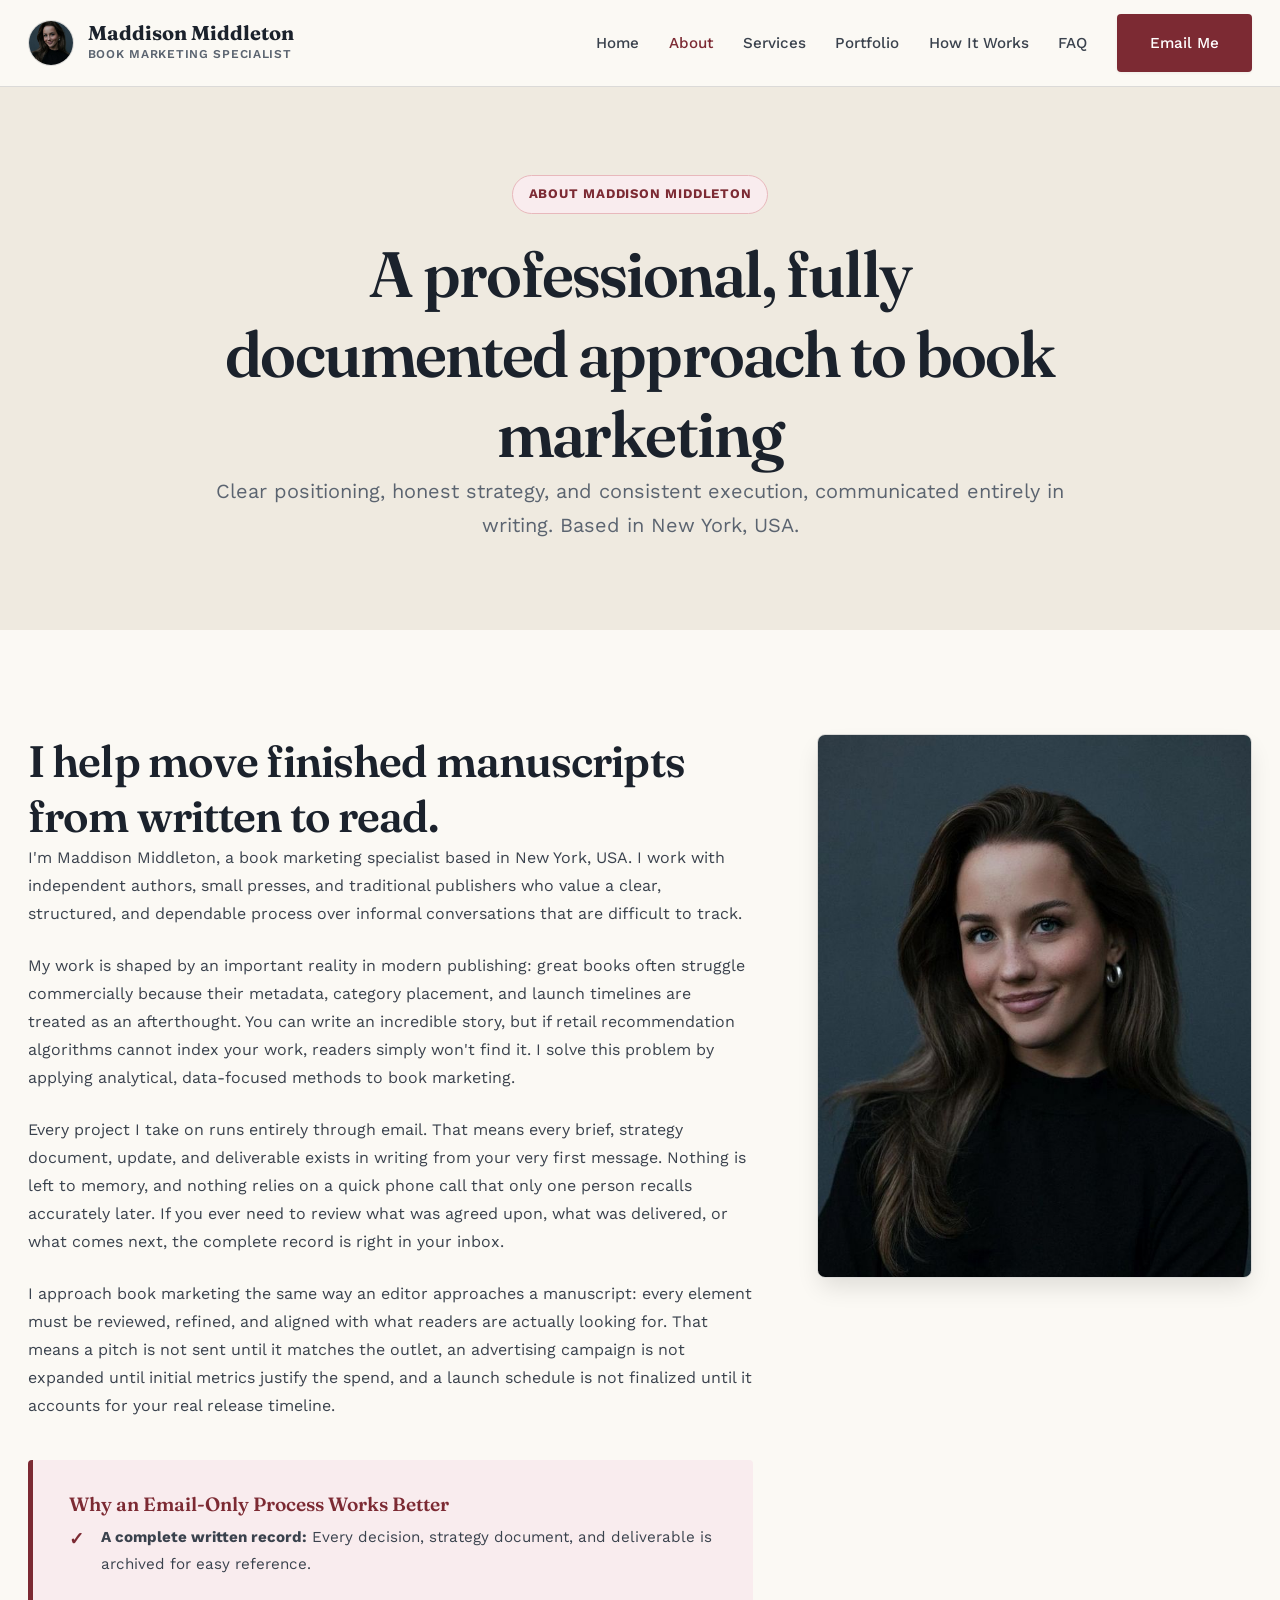
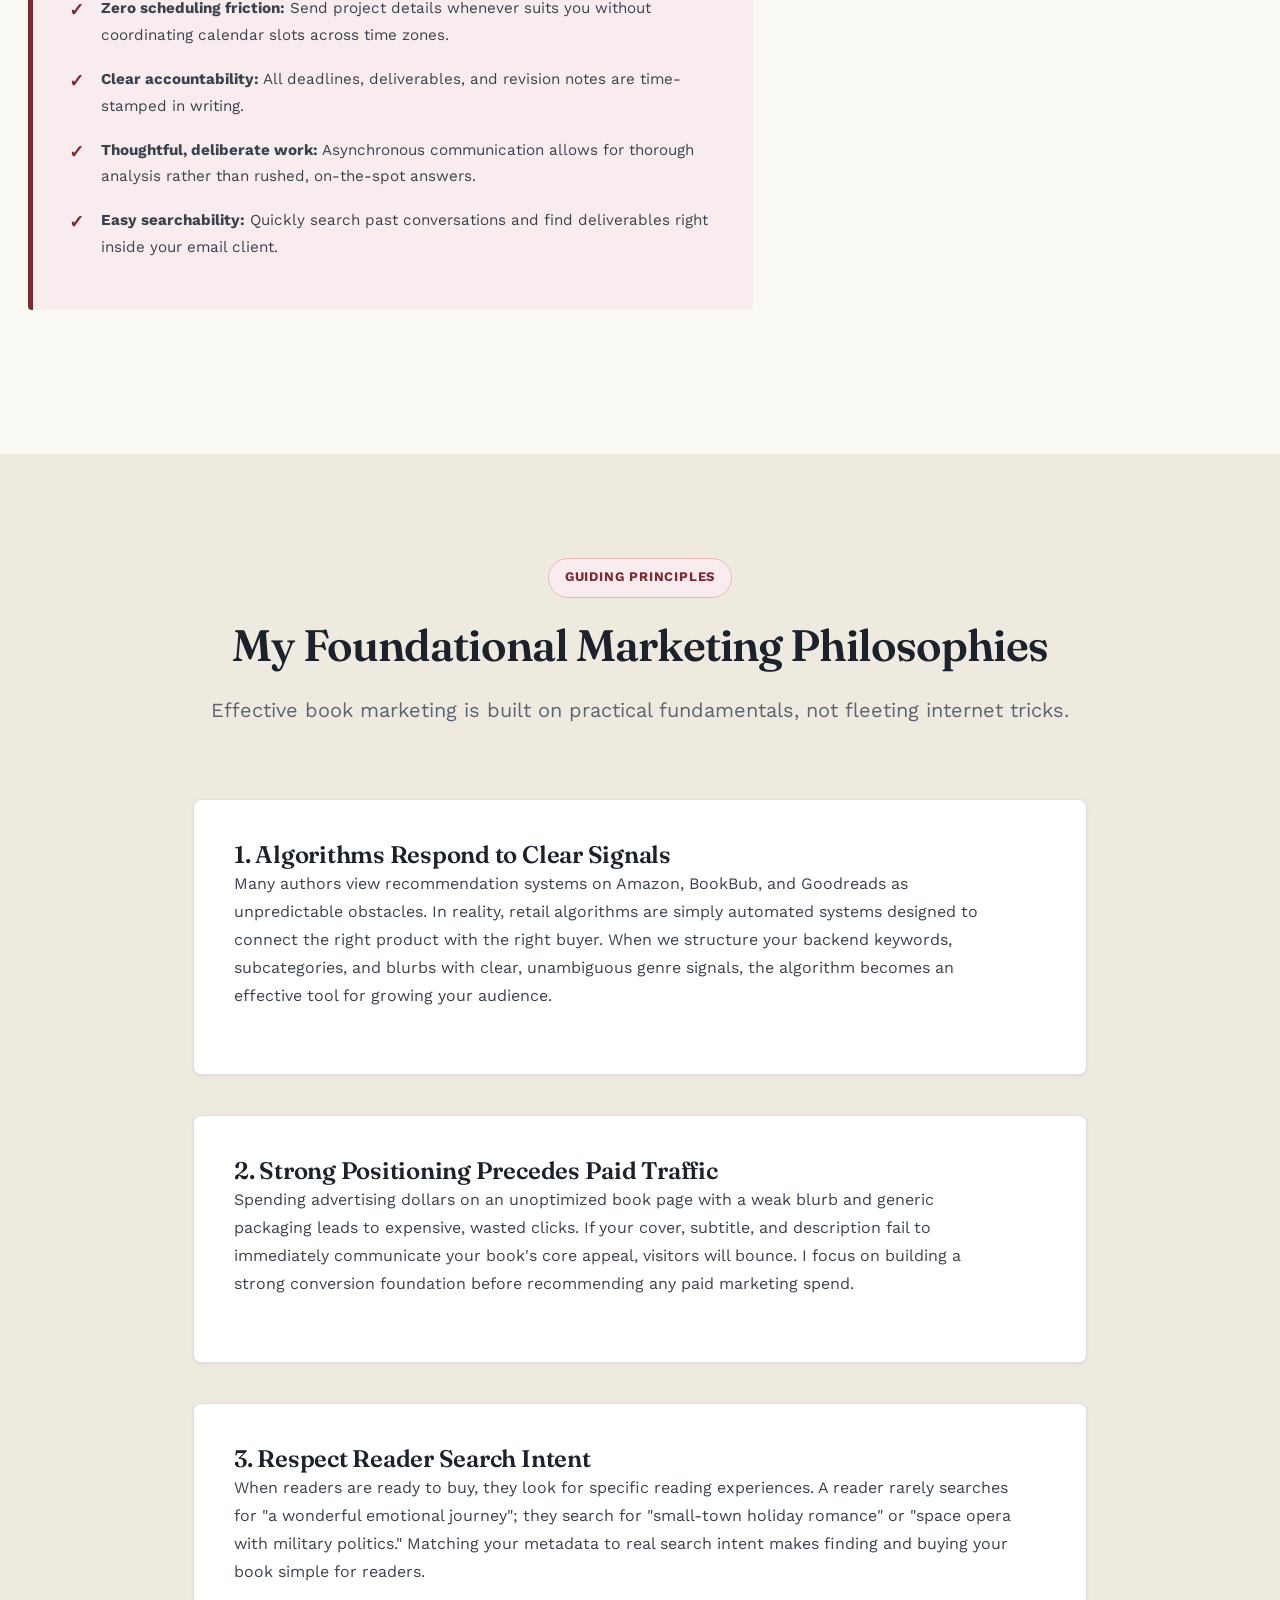
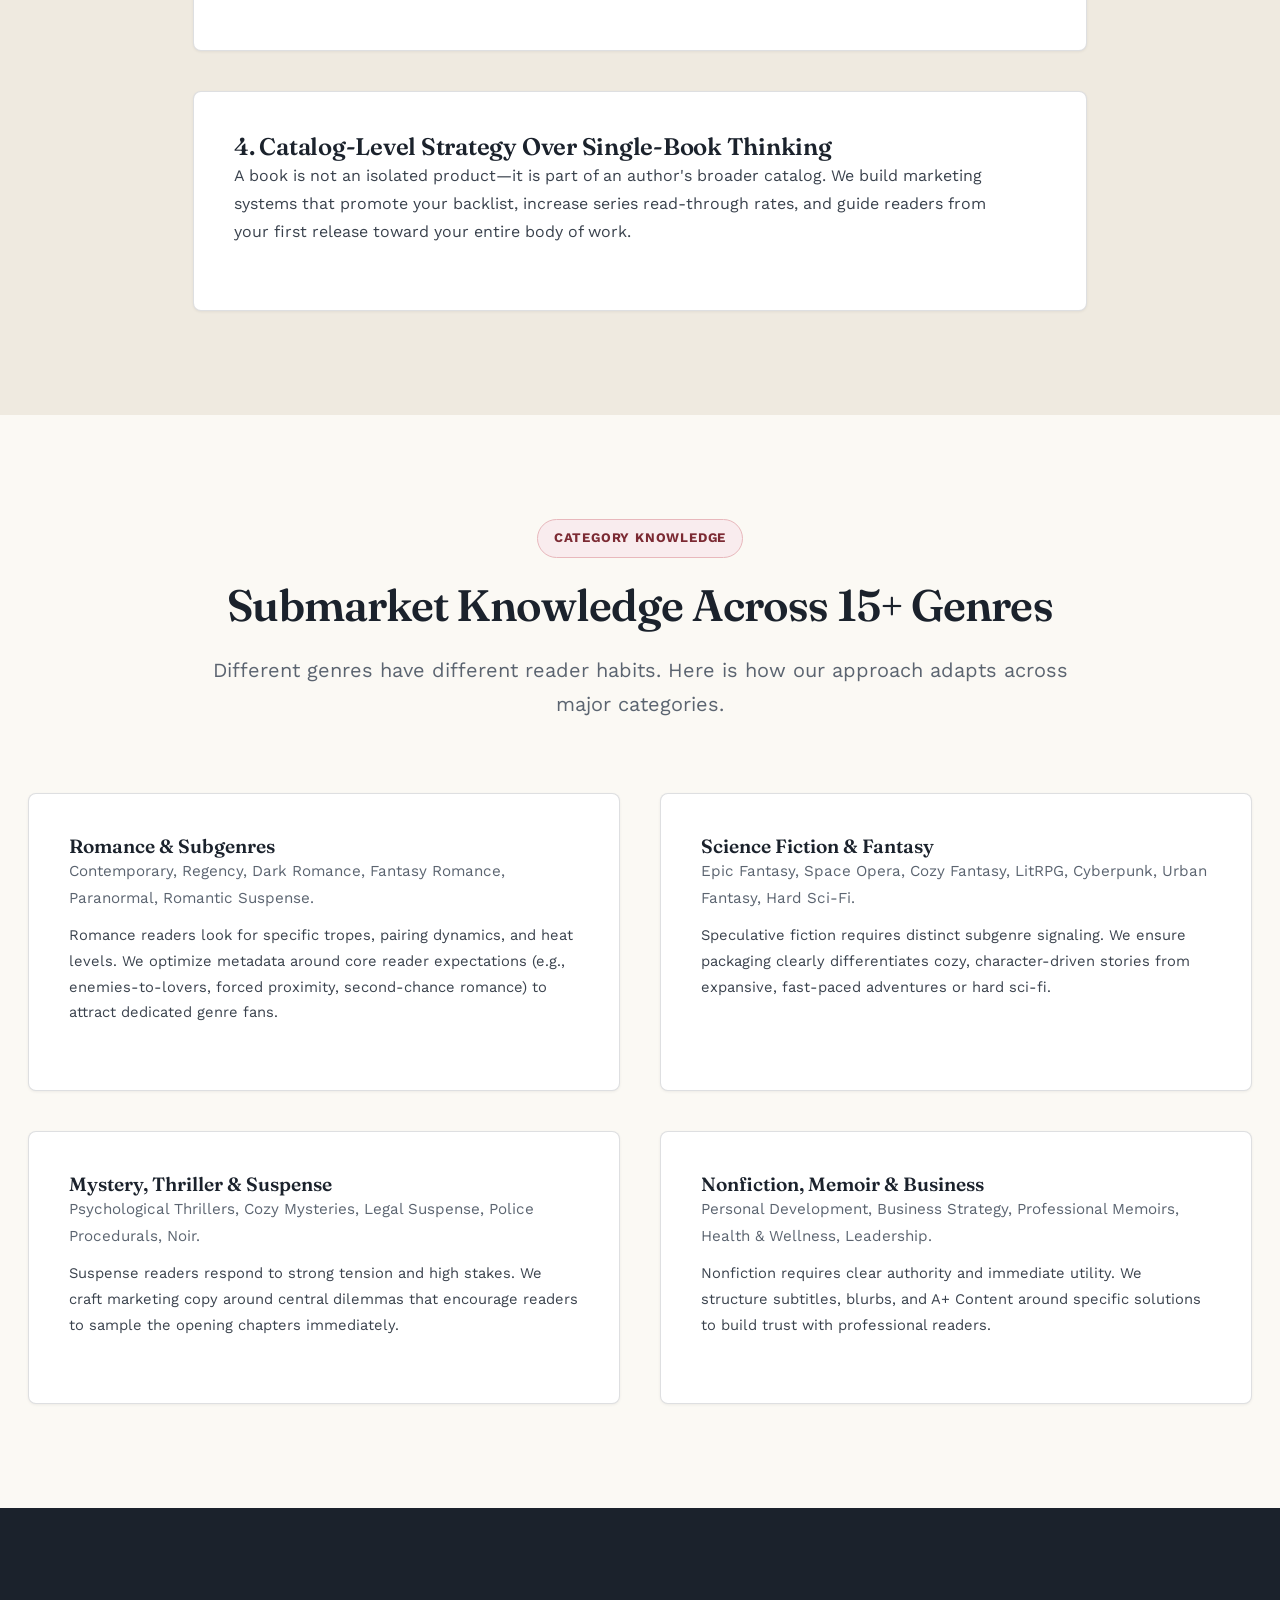
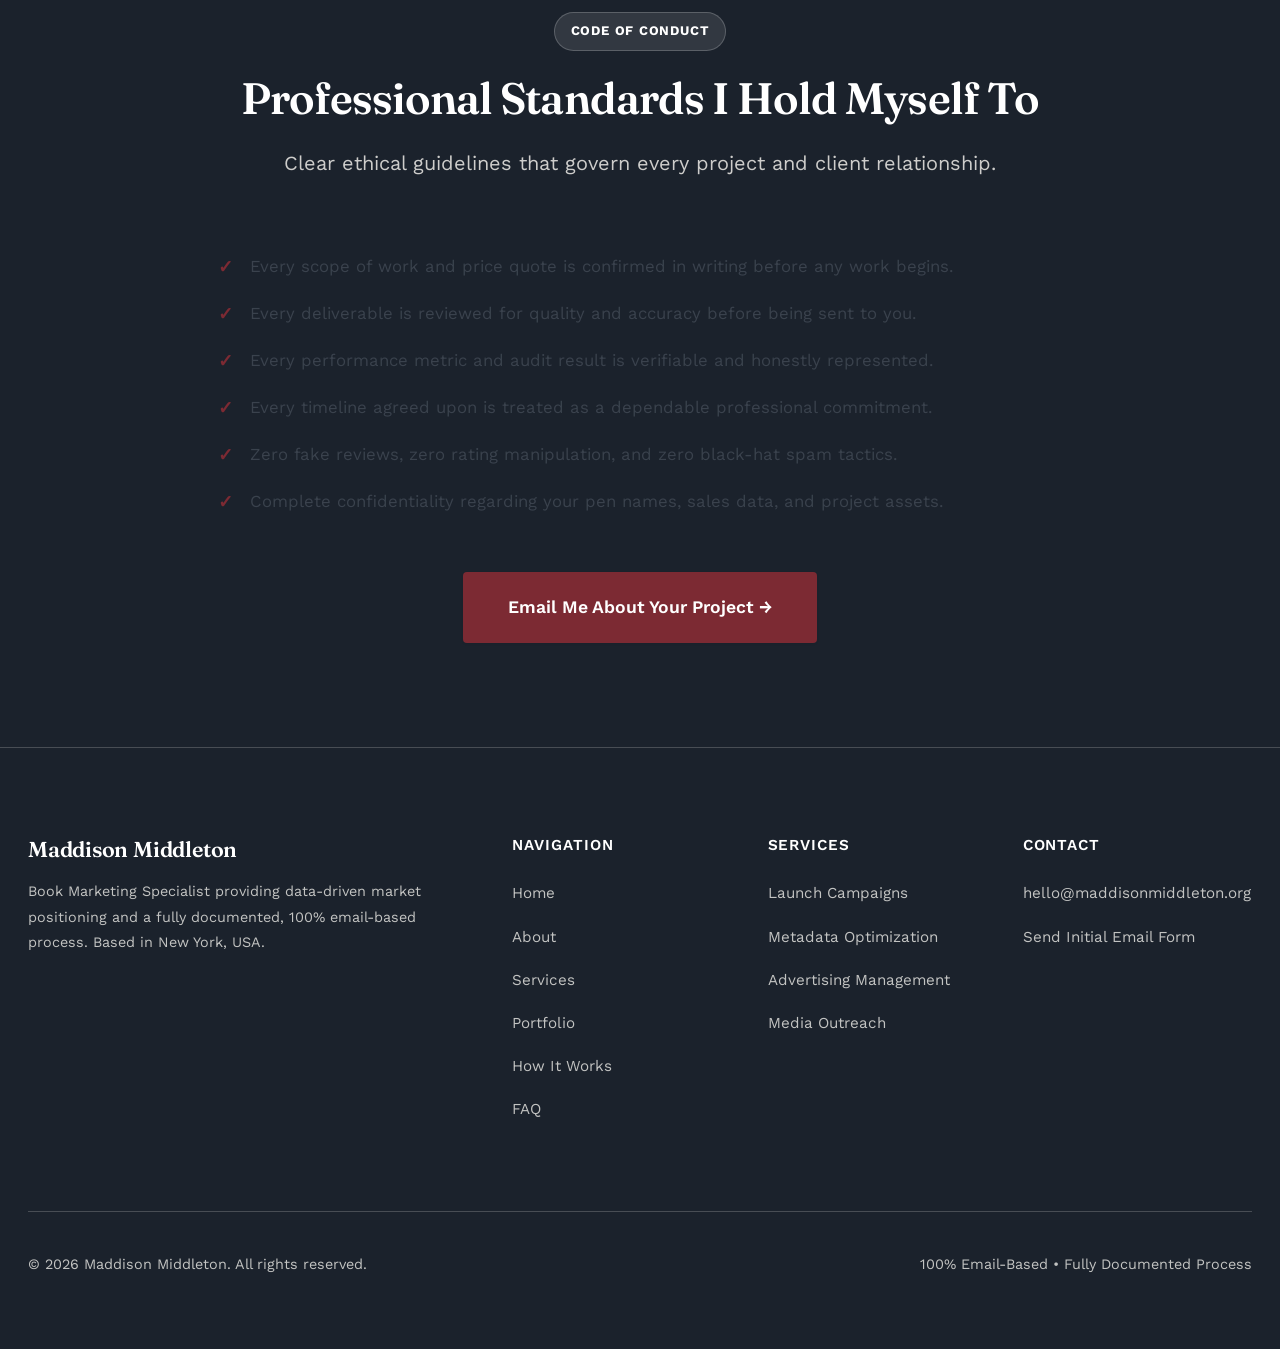
==== commit 68bf78cf: "Update about.html" ====
--- a/about.html
+++ b/about.html
@@ -201,7 +201,7 @@
         <div class="footer-links">
           <h4>Contact</h4>
           <ul>
-            <li><a href="mailto:hello.middletonmaddison@gmail.com">hello.middletonmaddison@gmail.com</a></li>
+            <li><a href="mailto:hello@maddisonmiddleton.org">hello@maddisonmiddleton.org</a></li>
             <li><a href="contact.html">Send Initial Email Form</a></li>
           </ul>
         </div>
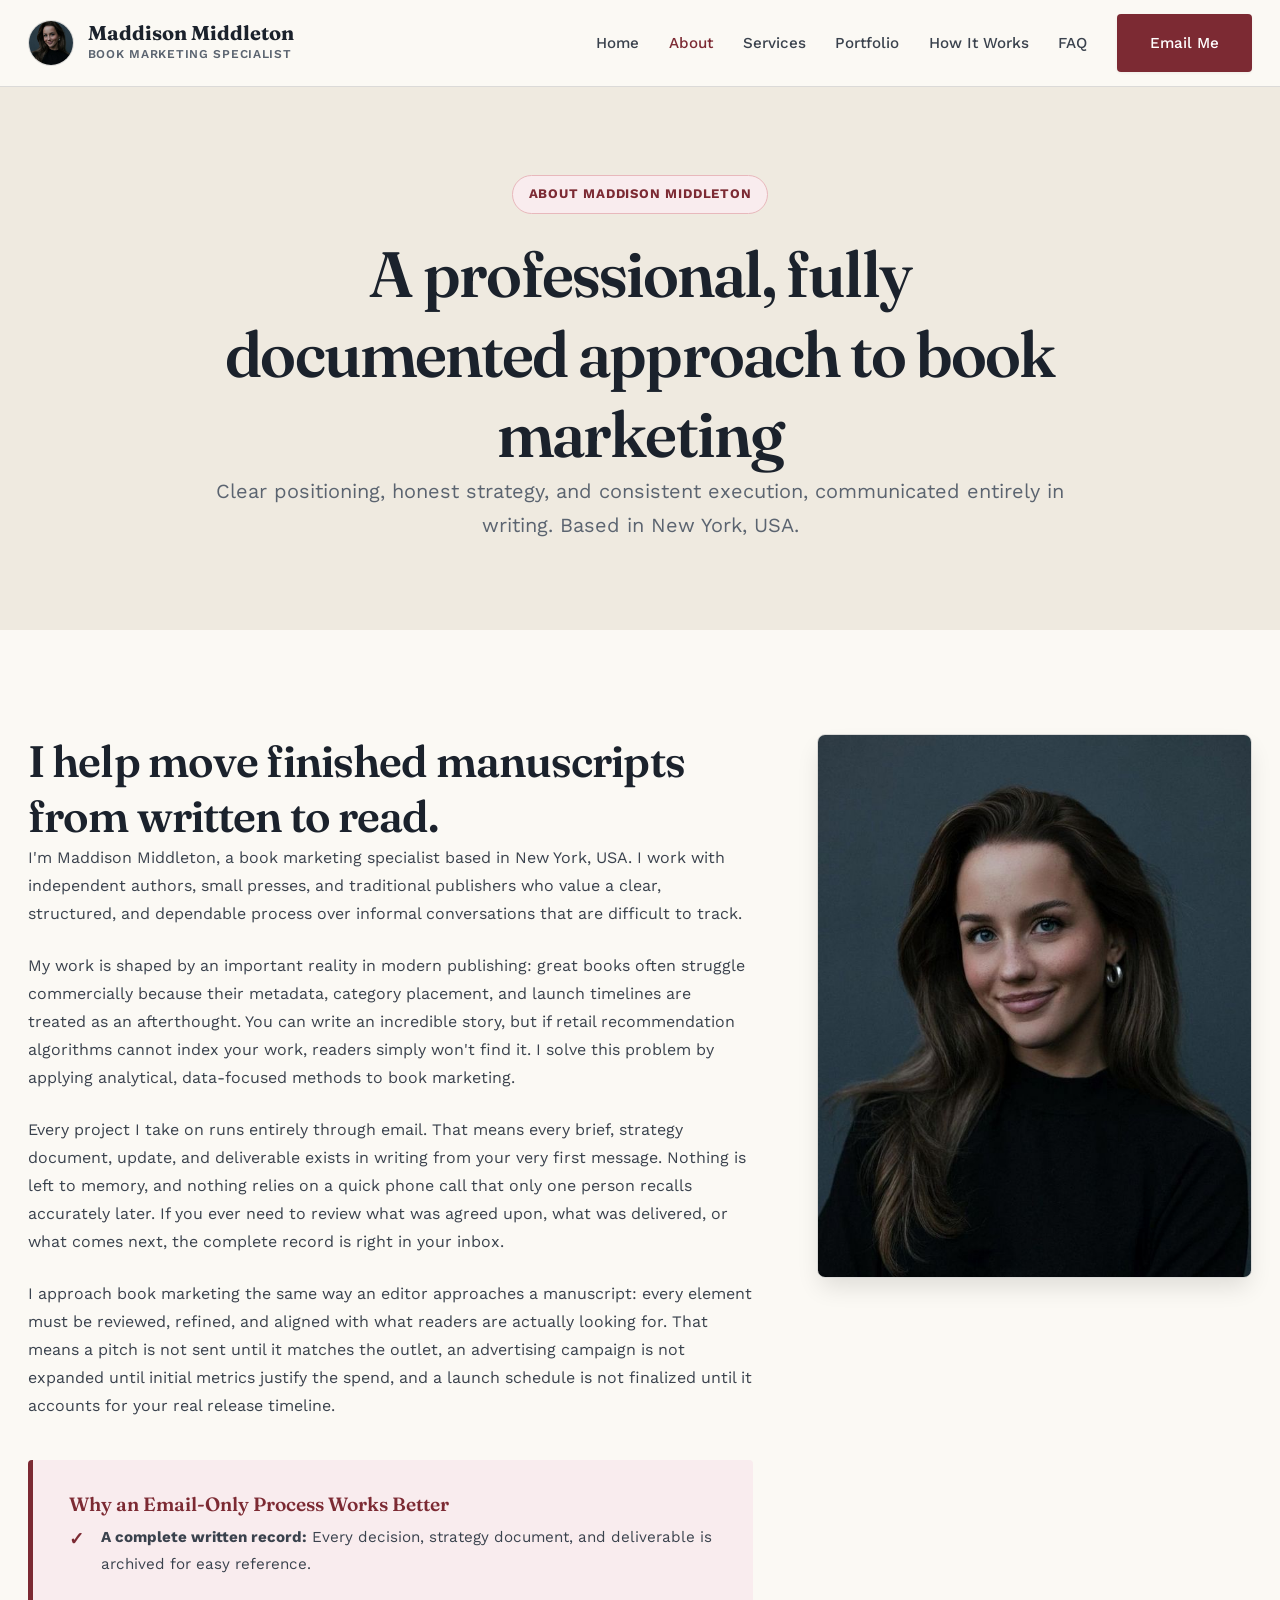
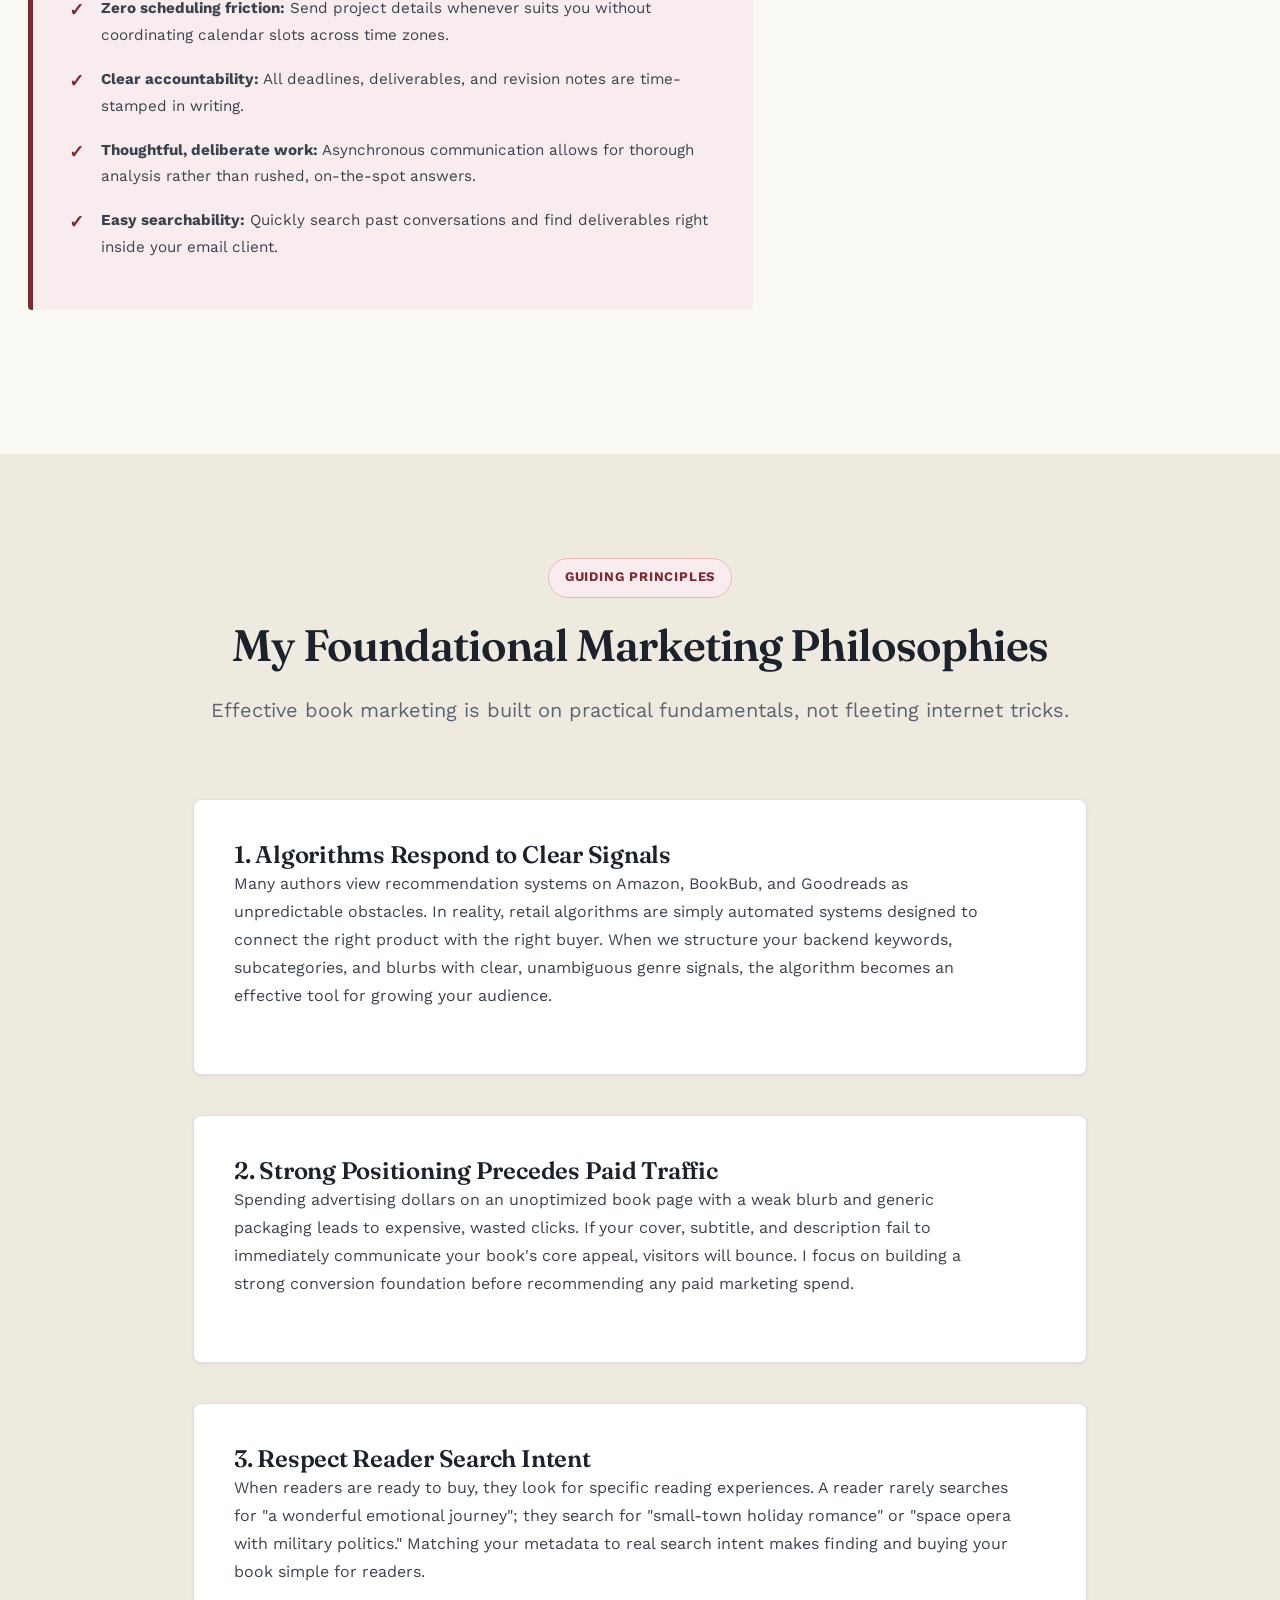
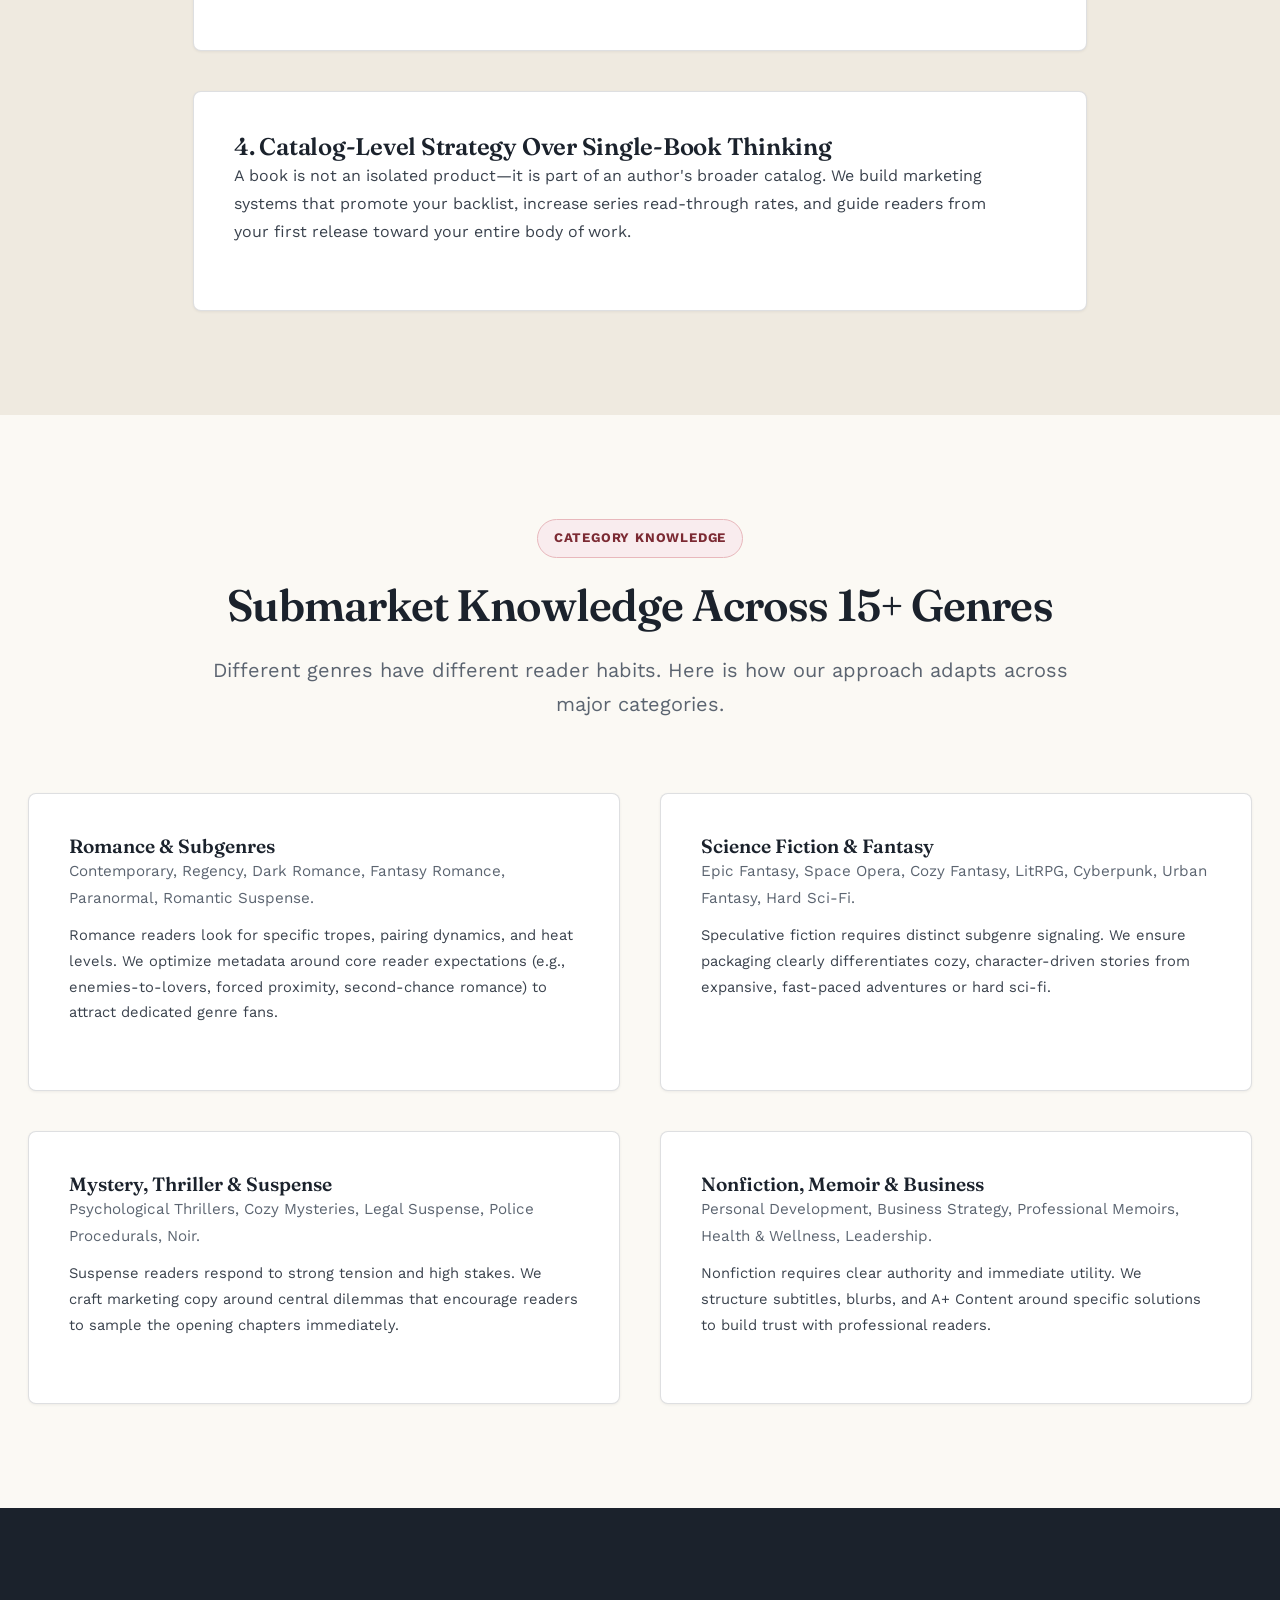
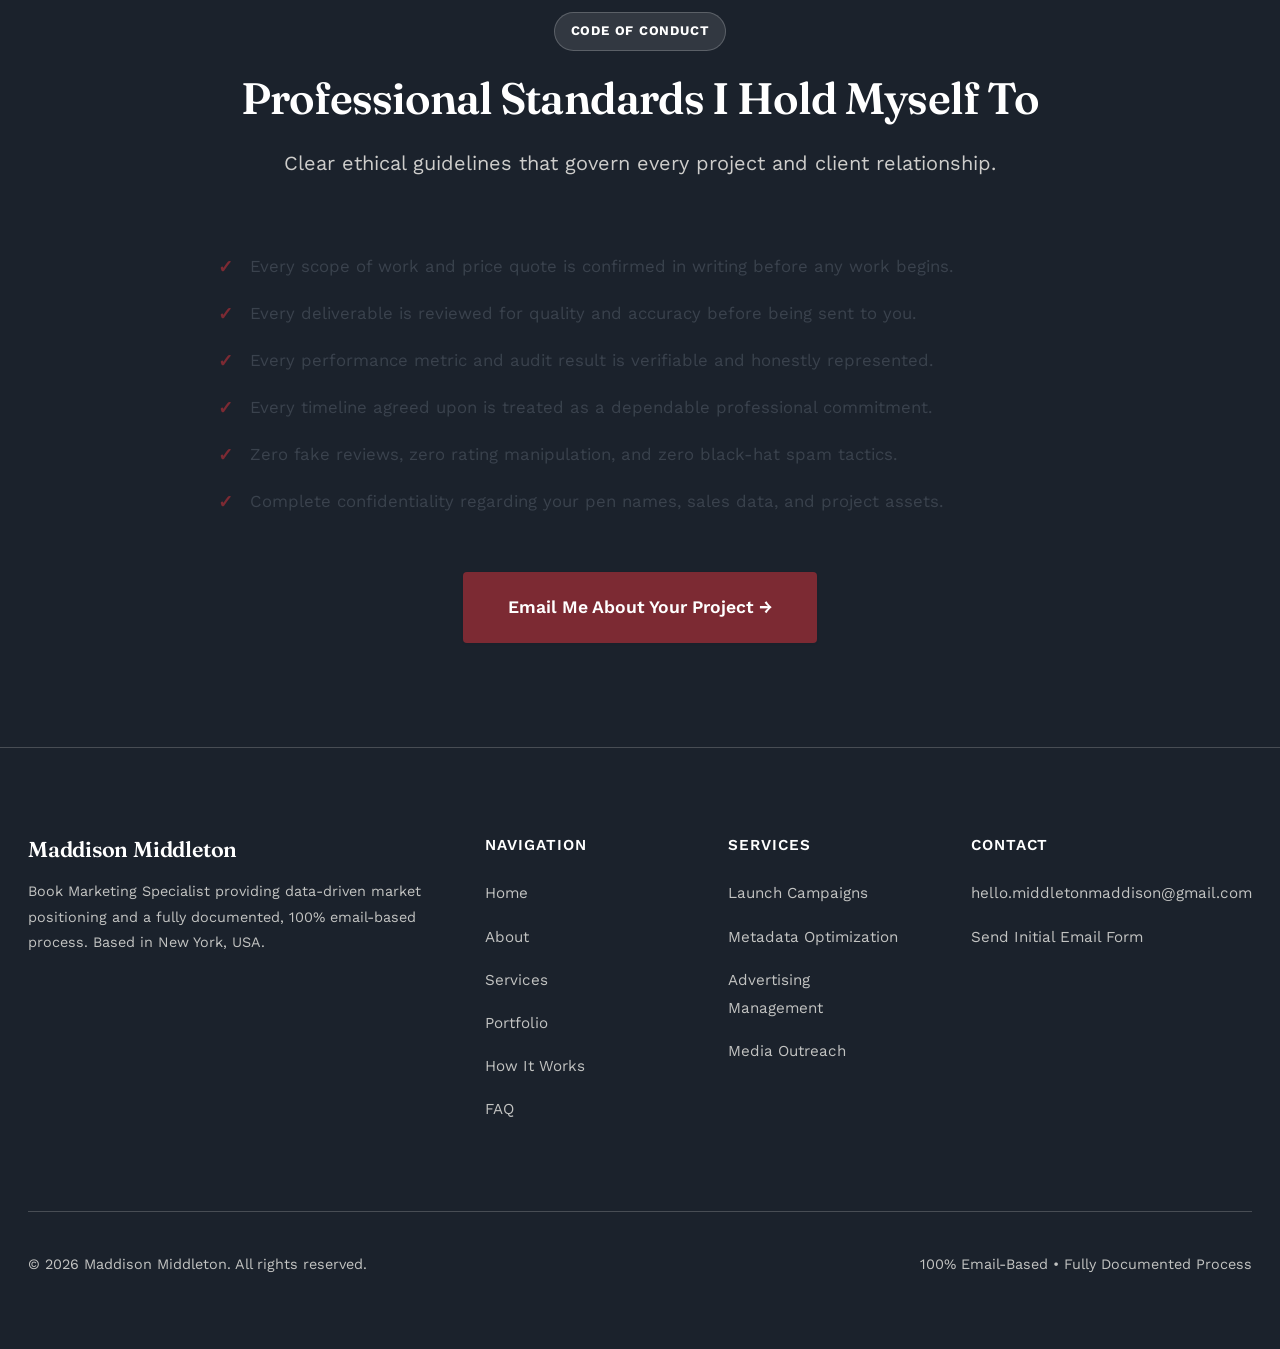
==== commit 85dfdcf5: "Update about.html" ====
--- a/about.html
+++ b/about.html
@@ -201,7 +201,7 @@
         <div class="footer-links">
           <h4>Contact</h4>
           <ul>
-            <li><a href="mailto:hello@maddisonmiddleton.org">hello@maddisonmiddleton.org</a></li>
+            <li><a href="mailto:hello.middletonmaddison@gmail.com">hello.middletonmaddison@gmail.com</a></li>
             <li><a href="contact.html">Send Initial Email Form</a></li>
           </ul>
         </div>
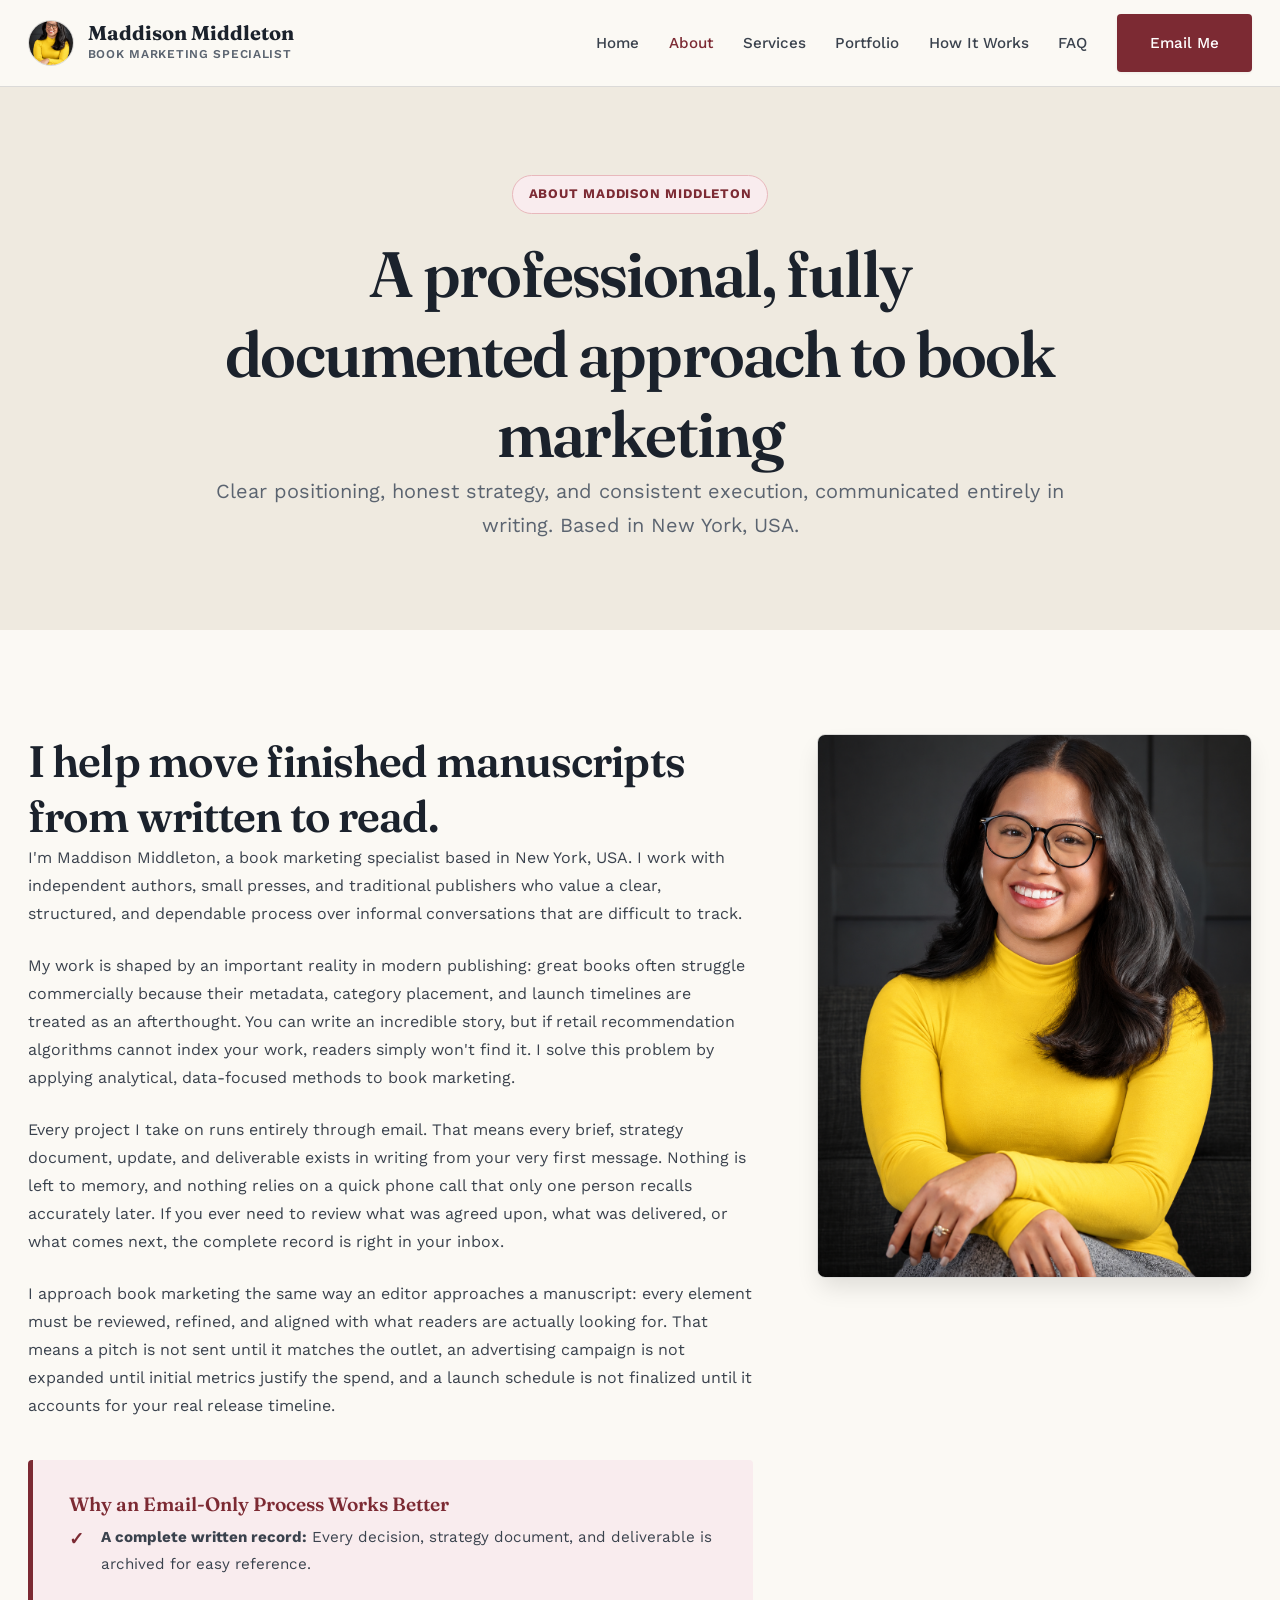
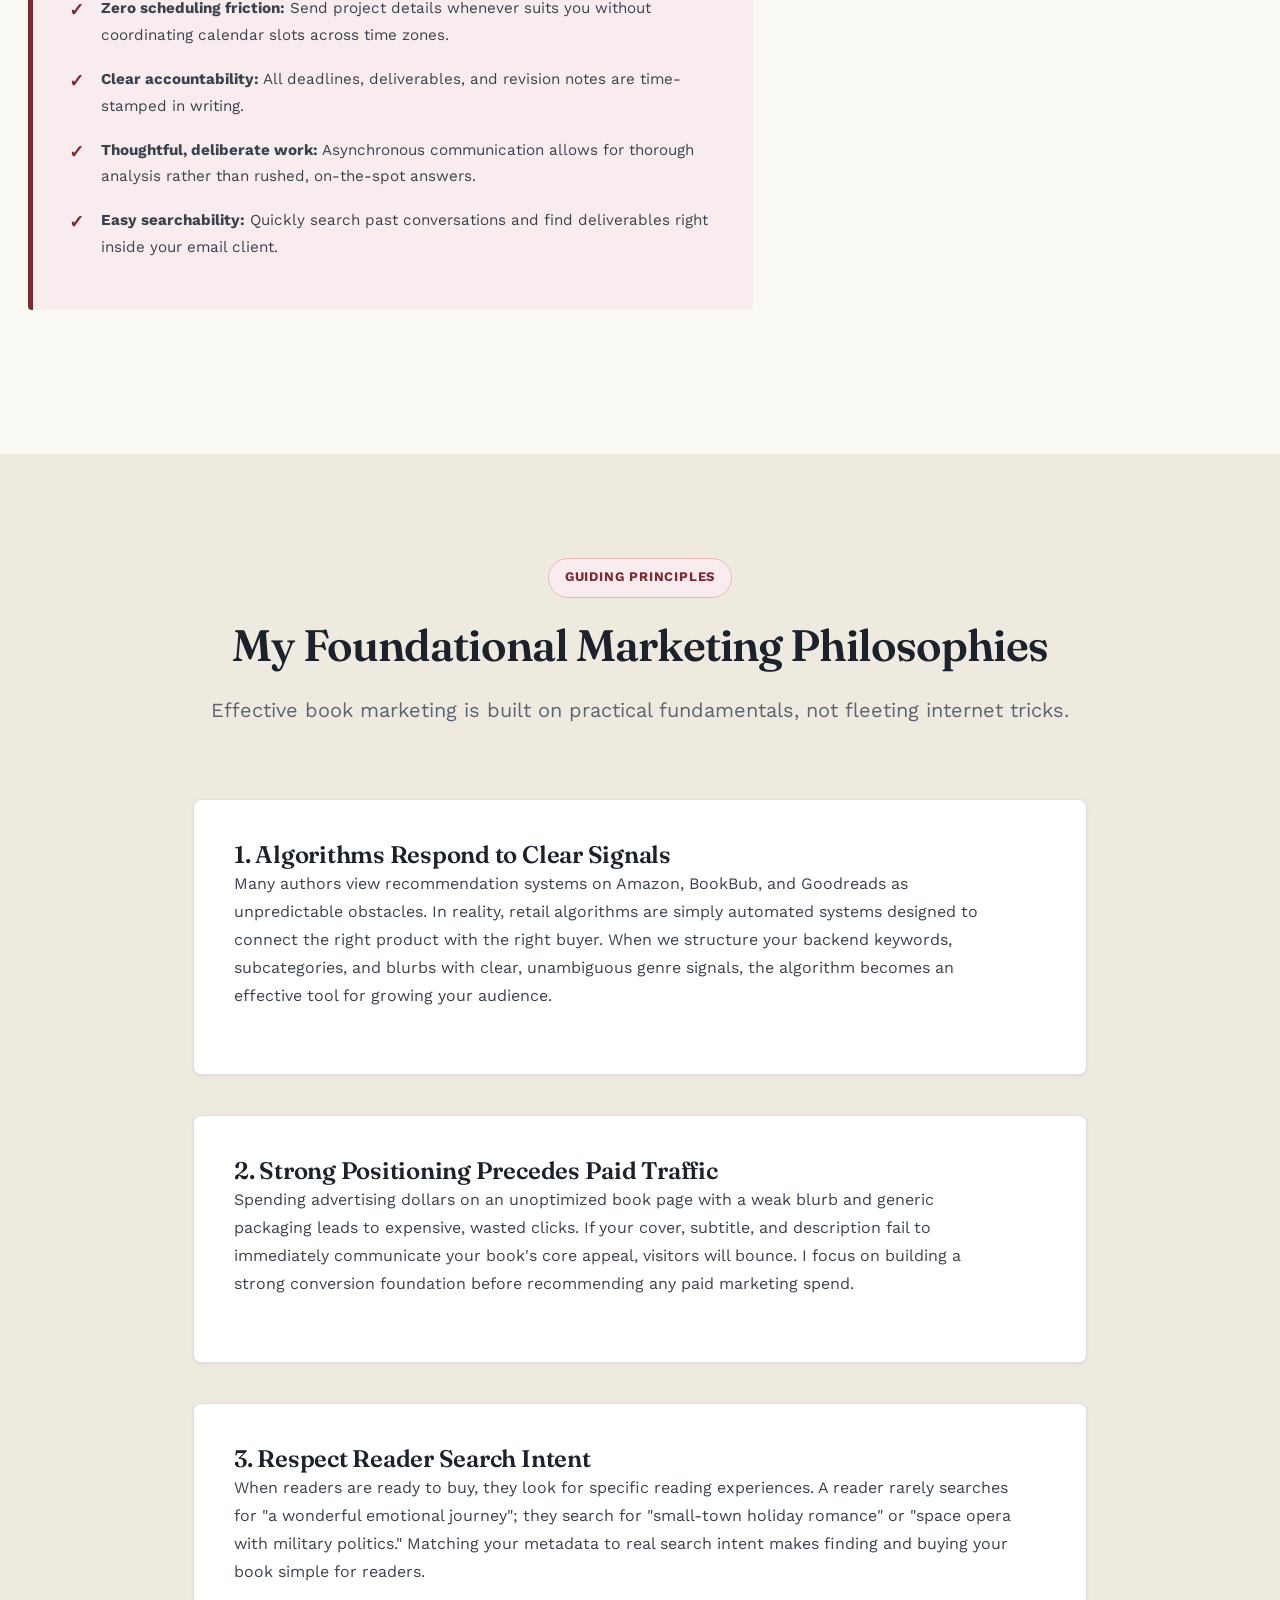
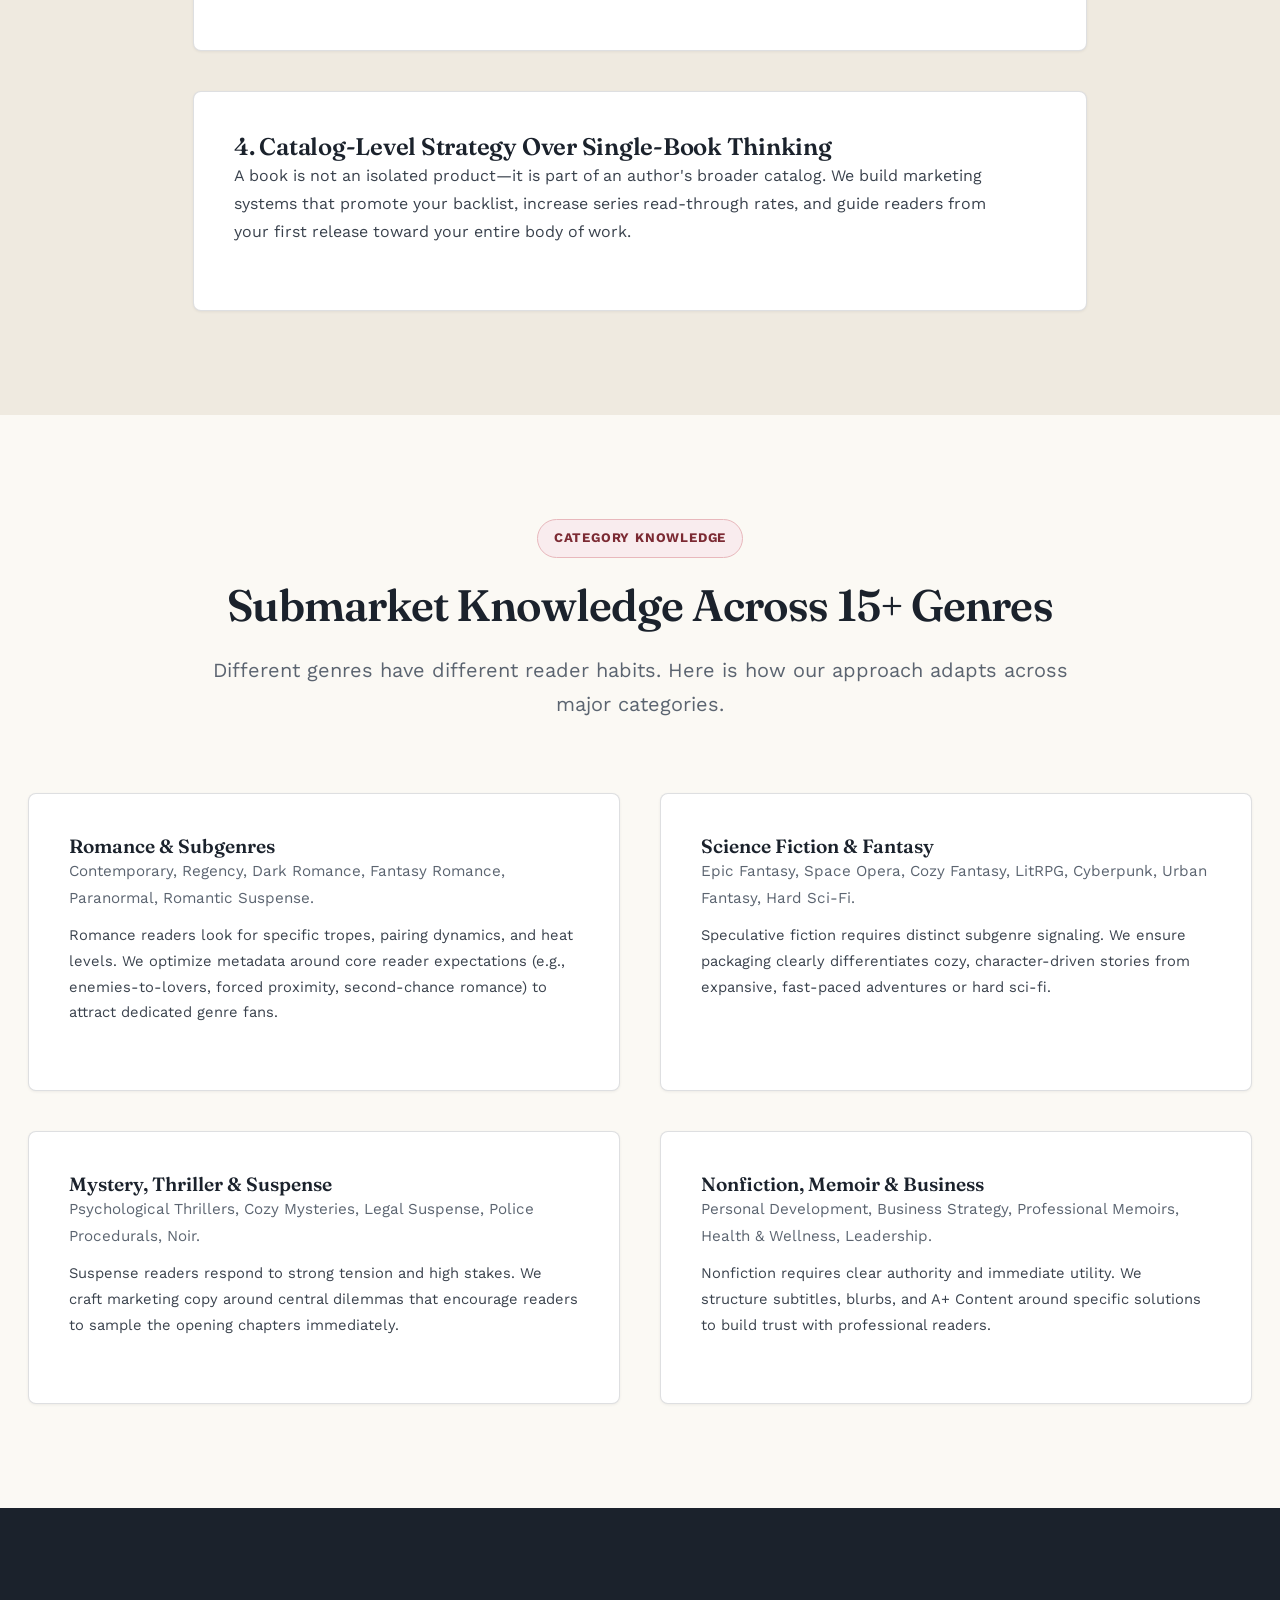
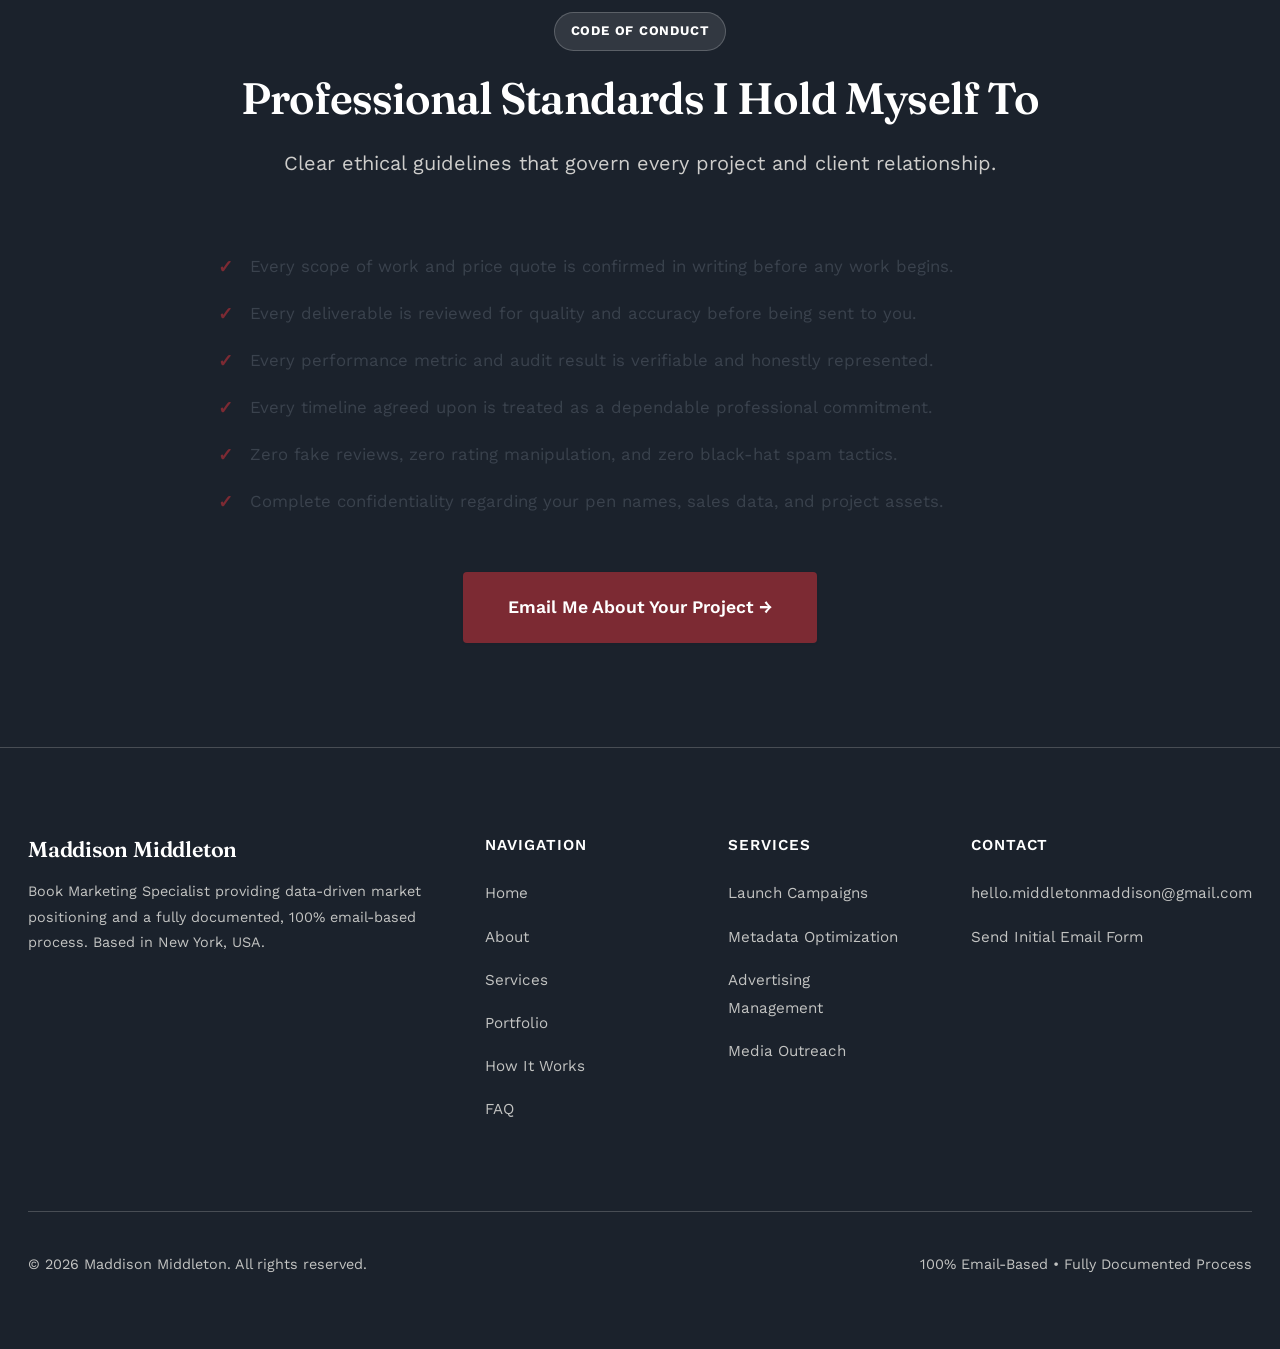
==== commit 58f0dcf8: "Update about.html" ====
--- a/about.html
+++ b/about.html
@@ -5,7 +5,7 @@
   <meta name="viewport" content="width=device-width, initial-scale=1.0">
   <title>About | Maddison Middleton</title>
   <meta name="description" content="A professional, fully documented approach to book marketing based in New York, USA. Maddison Middleton specializes in retail discovery, metadata engineering, and marketing strategy delivered entirely by email.">
-  <link rel="icon" type="image/jpeg" href="my picture.jpg">
+  <link rel="icon" type="image/png" href="my pic.png">
   <link rel="preconnect" href="https://fonts.googleapis.com">
   <link rel="preconnect" href="https://fonts.gstatic.com" crossorigin>
   <link href="https://fonts.googleapis.com/css2?family=Fraunces:opsz,wght@9..144,500;9..144,600;9..144,700&family=Work+Sans:wght@400;500;600;700&display=swap" rel="stylesheet">
@@ -17,7 +17,7 @@
   <header class="site-header">
     <div class="container nav-container">
       <a href="index.html" class="brand">
-        <span class="brand-mark"><img src="my picture.jpg" alt="Maddison Middleton" /></span>
+        <span class="brand-mark"><img src="my picture.png" alt="Maddison Middleton" /></span>
         <span>
           <span class="brand-name">Maddison Middleton</span>
           <span class="brand-title">Book Marketing Specialist</span>
@@ -71,7 +71,7 @@
       </div>
 
       <div class="hero-portrait-frame">
-        <img src="my picture.jpg" alt="Maddison Middleton" />
+        <img src="my picture.png" alt="Maddison Middleton" />
       </div>
     </div>
   </section>
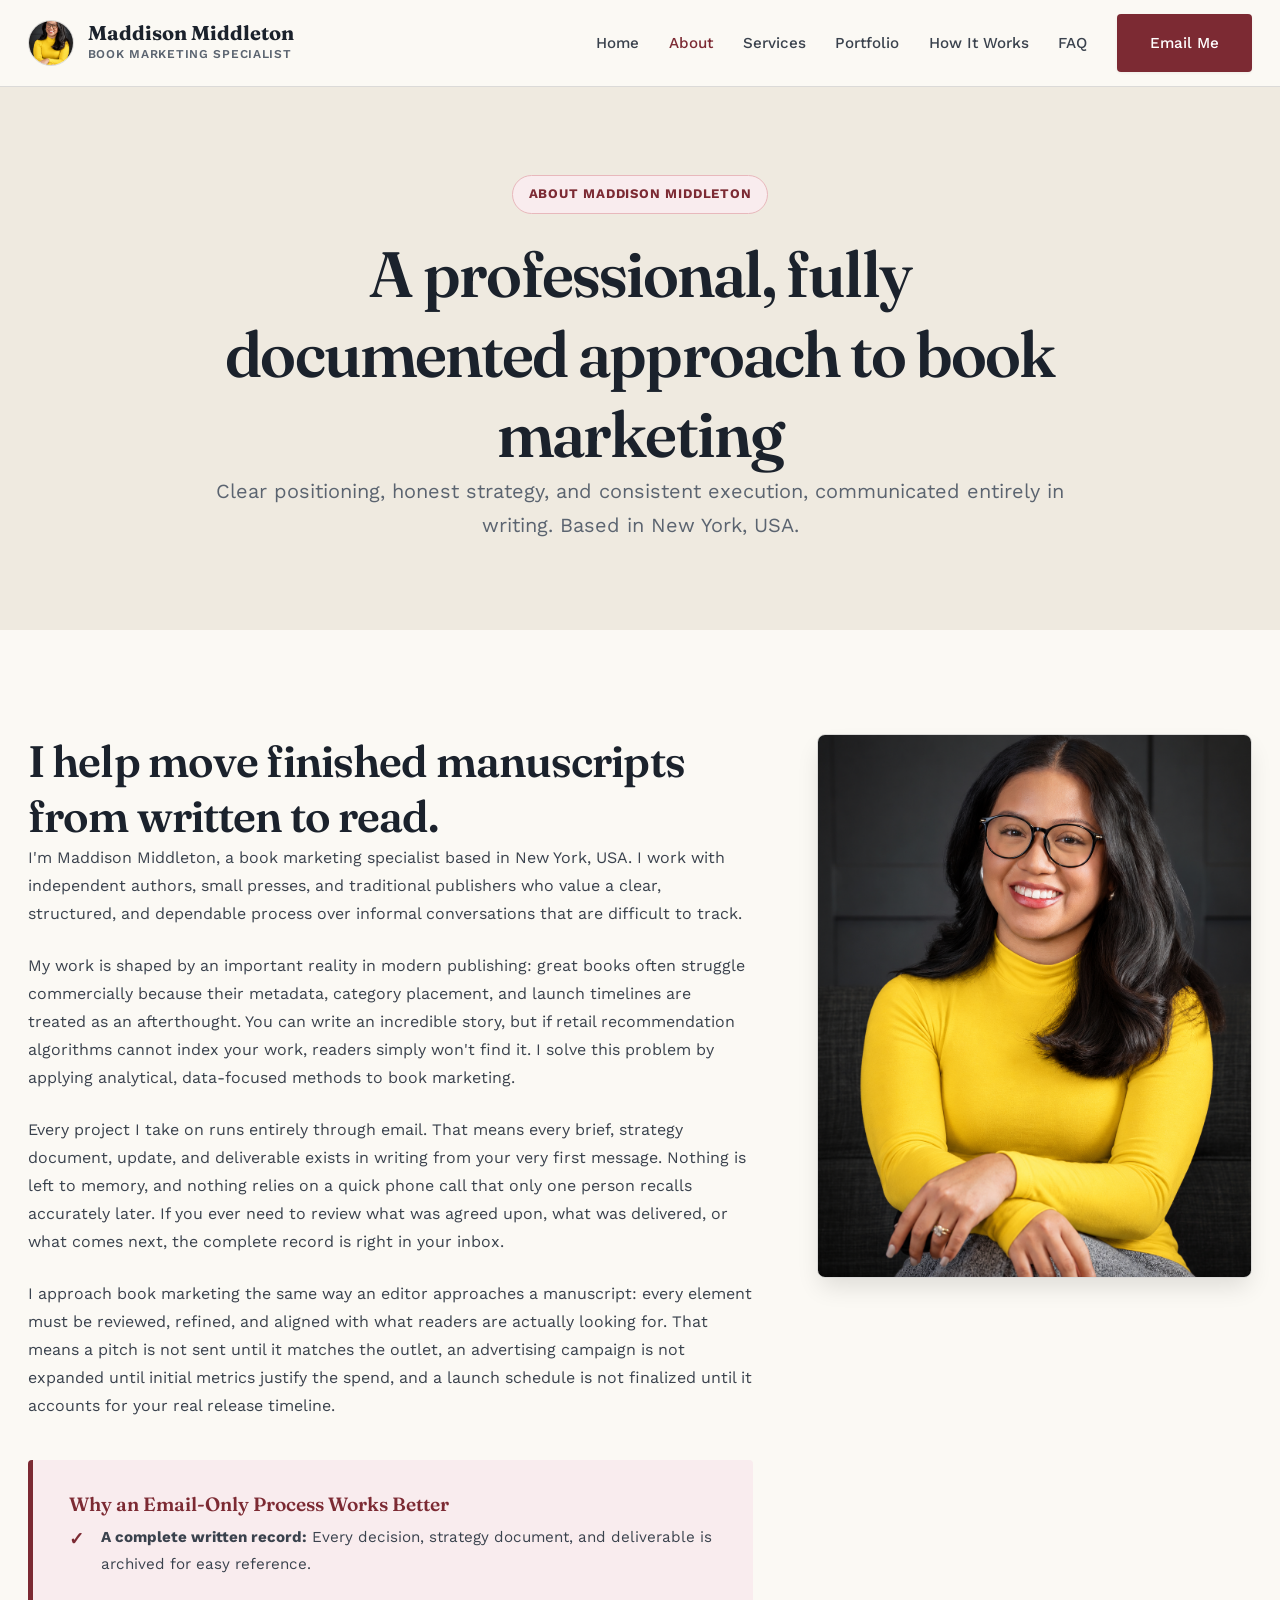
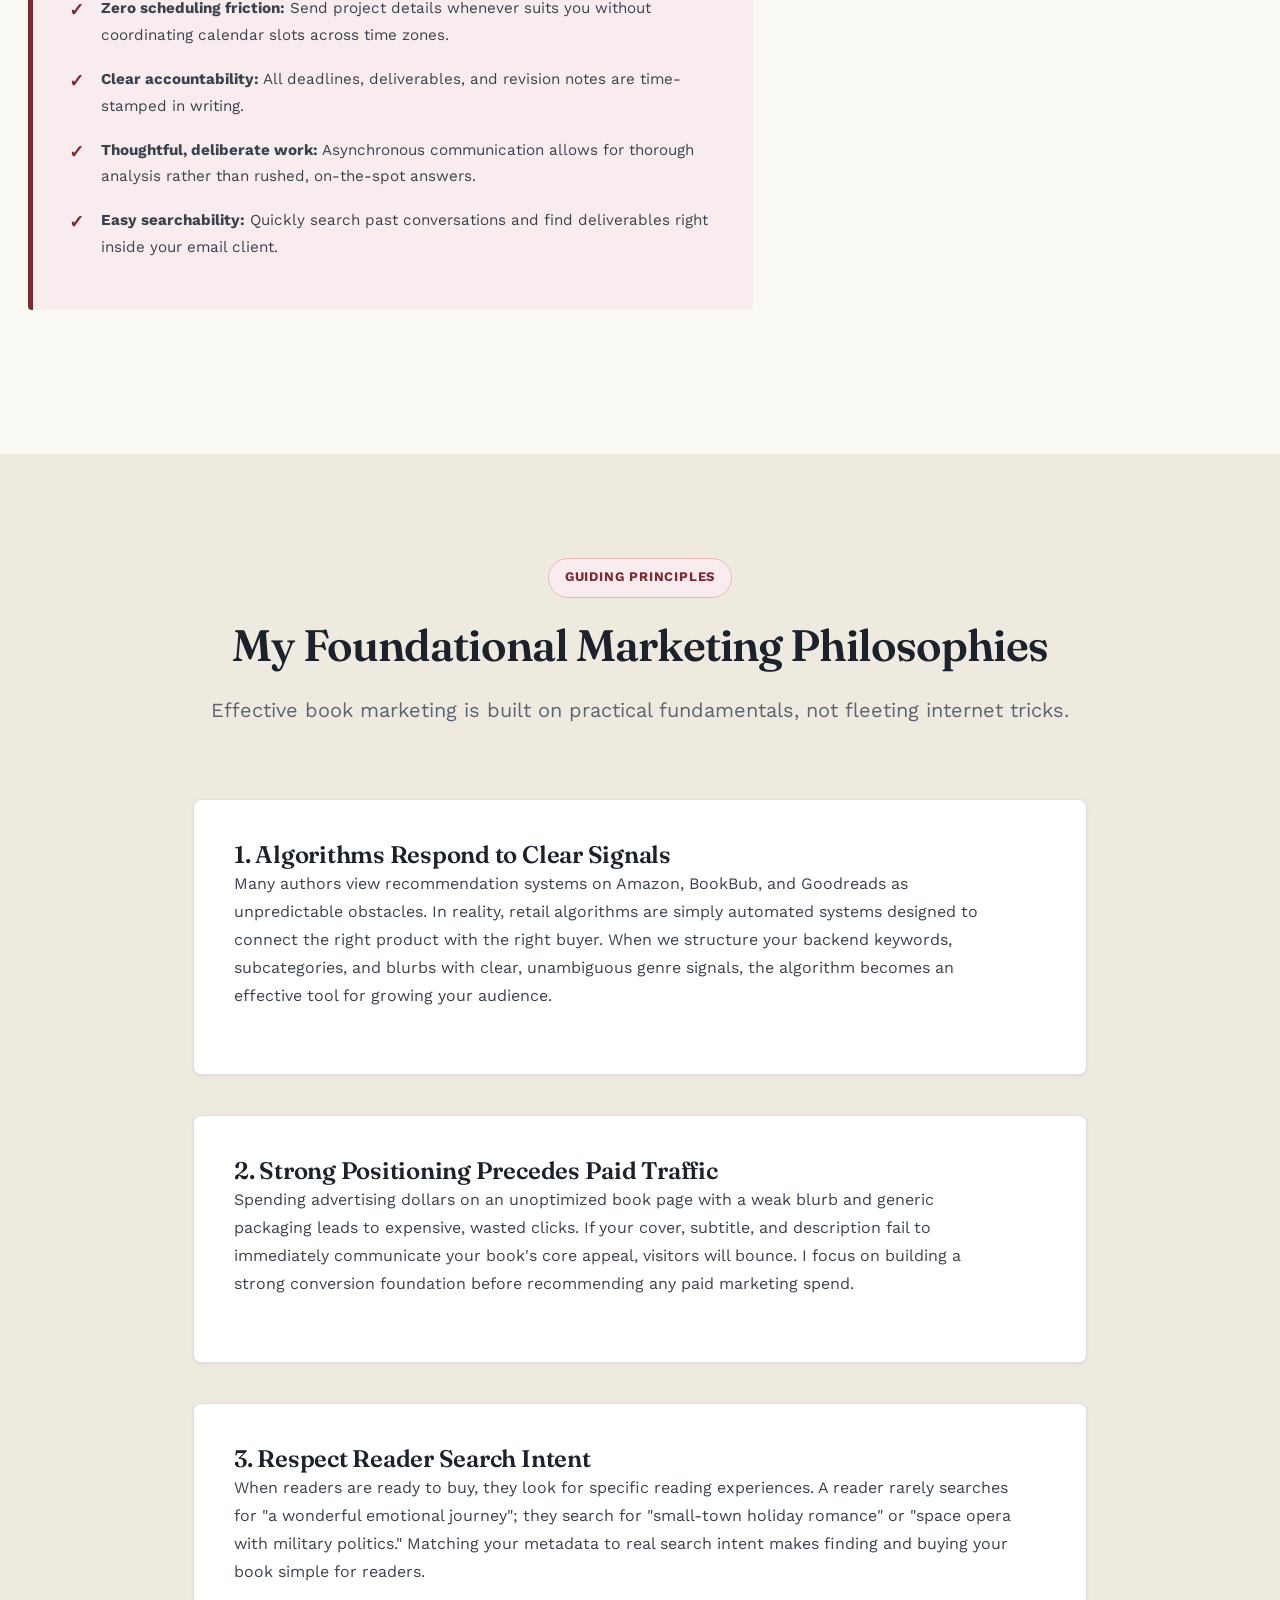
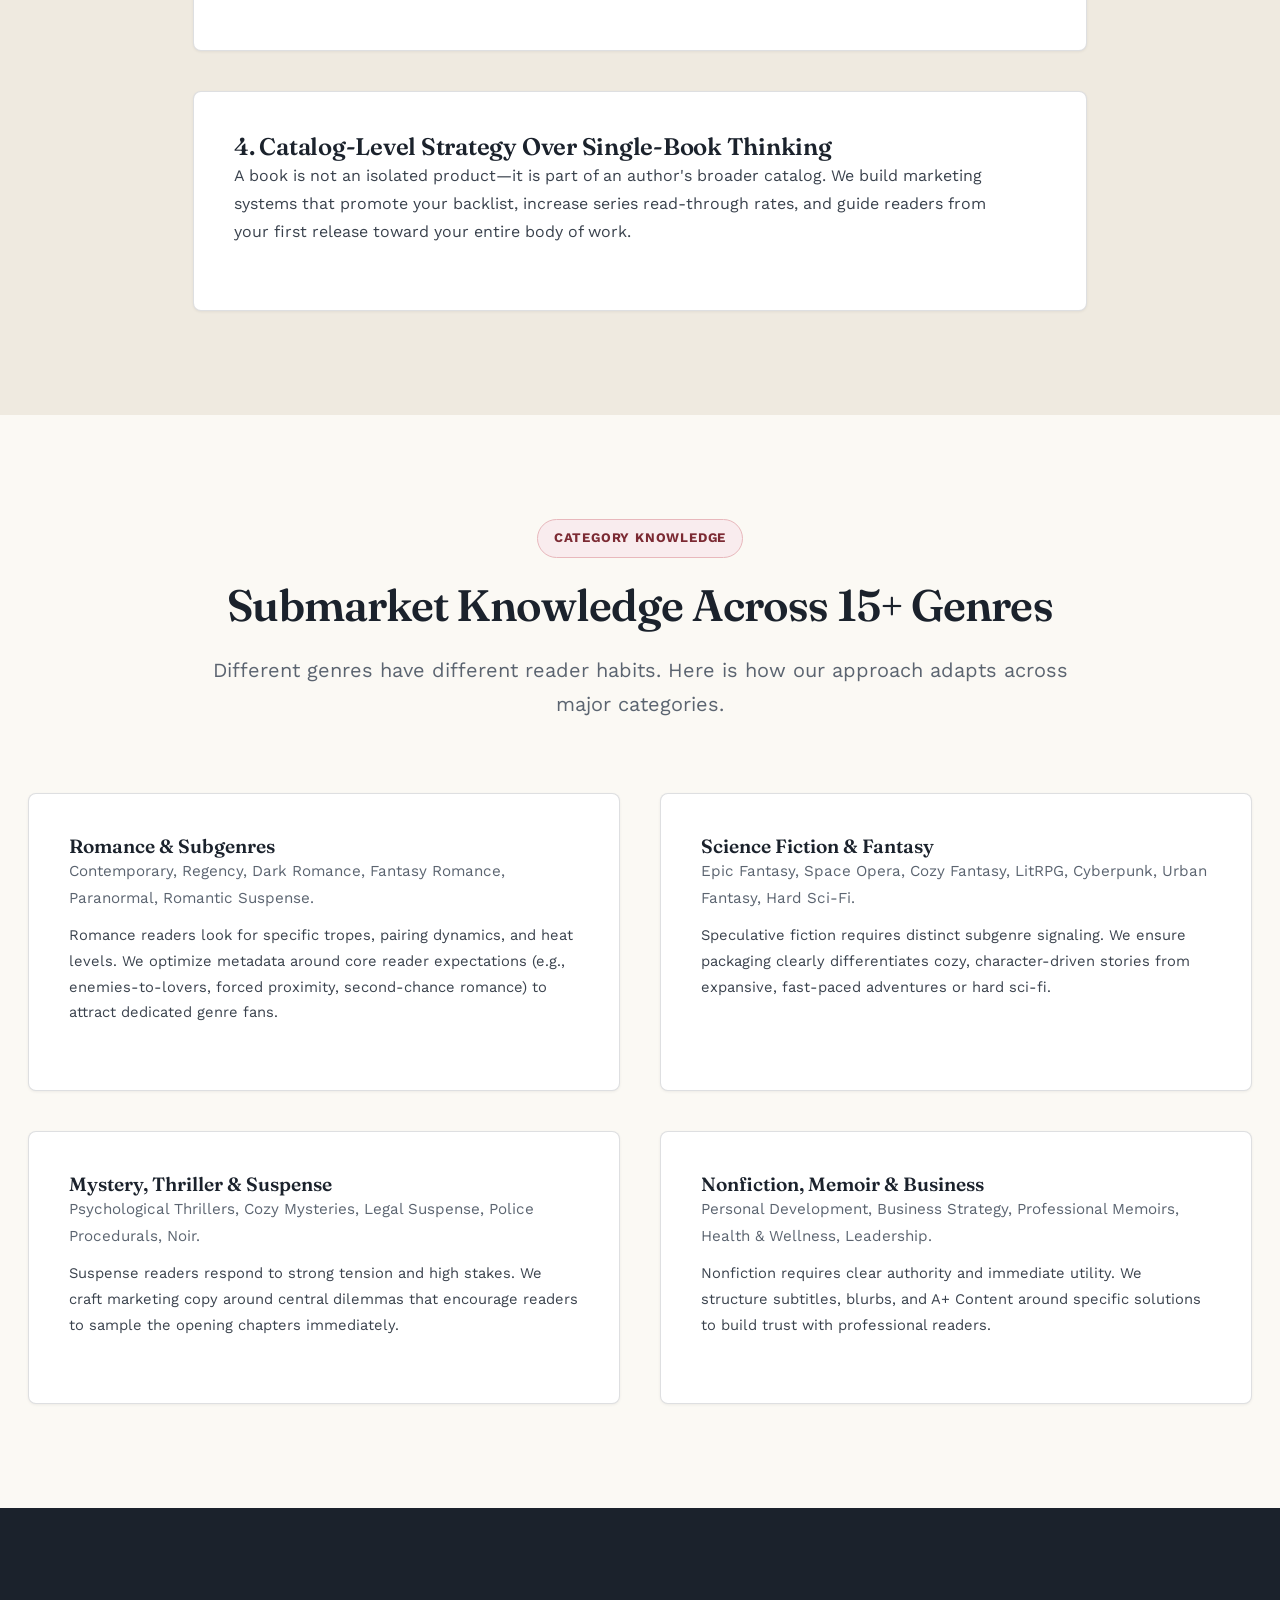
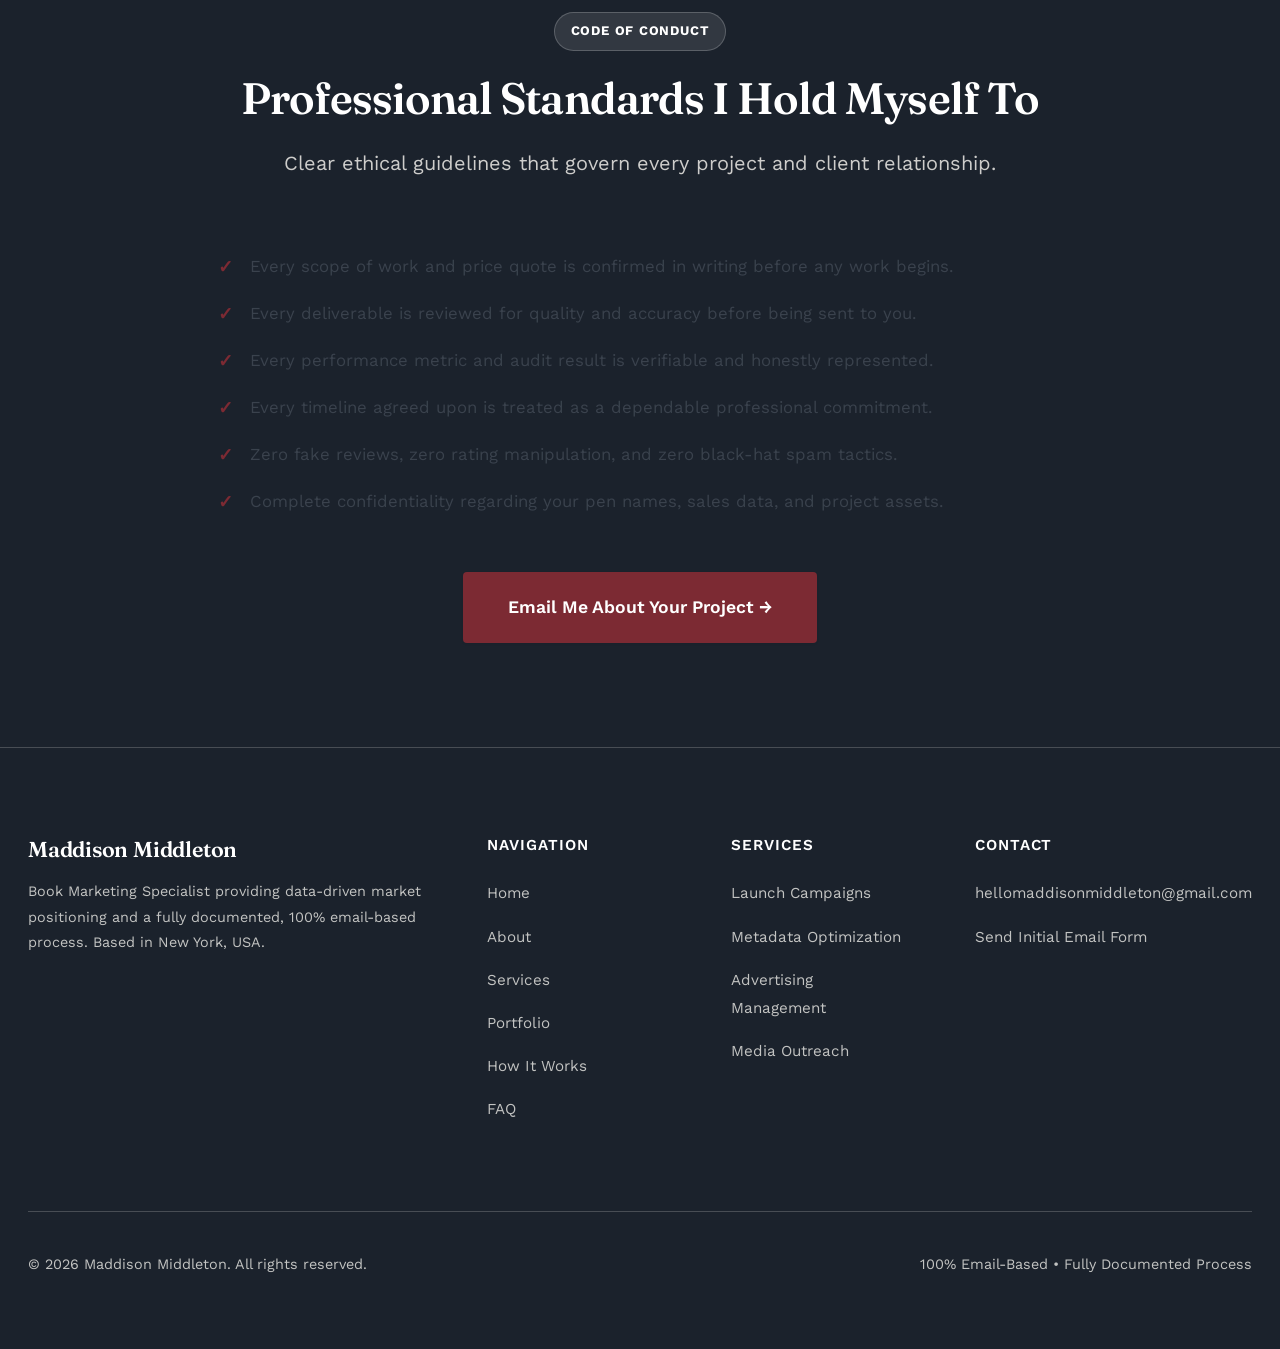
==== commit 105d3d38: "Update about.html" ====
--- a/about.html
+++ b/about.html
@@ -201,7 +201,7 @@
         <div class="footer-links">
           <h4>Contact</h4>
           <ul>
-            <li><a href="mailto:hello.middletonmaddison@gmail.com">hello.middletonmaddison@gmail.com</a></li>
+            <li><a href="mailto:hellomaddisonmiddleton@gmail.com">hellomaddisonmiddleton@gmail.com</a></li>
             <li><a href="contact.html">Send Initial Email Form</a></li>
           </ul>
         </div>
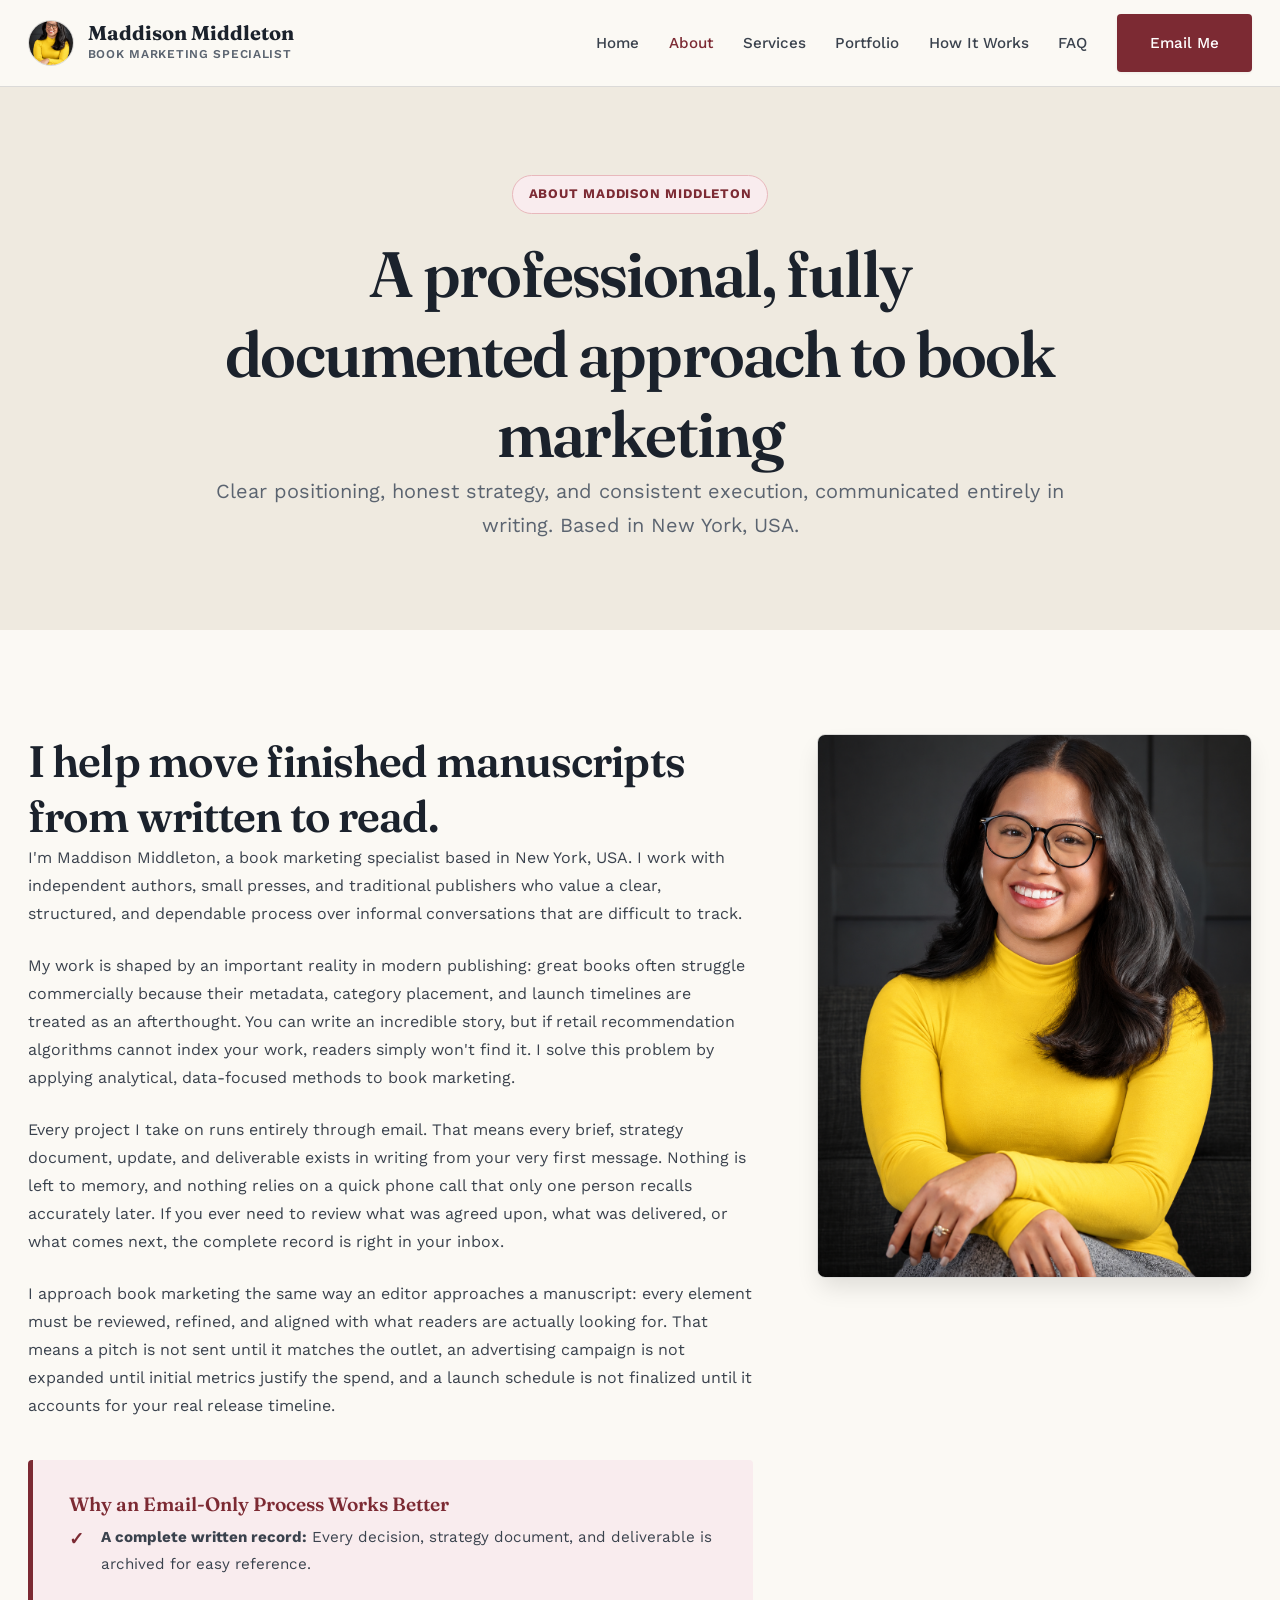
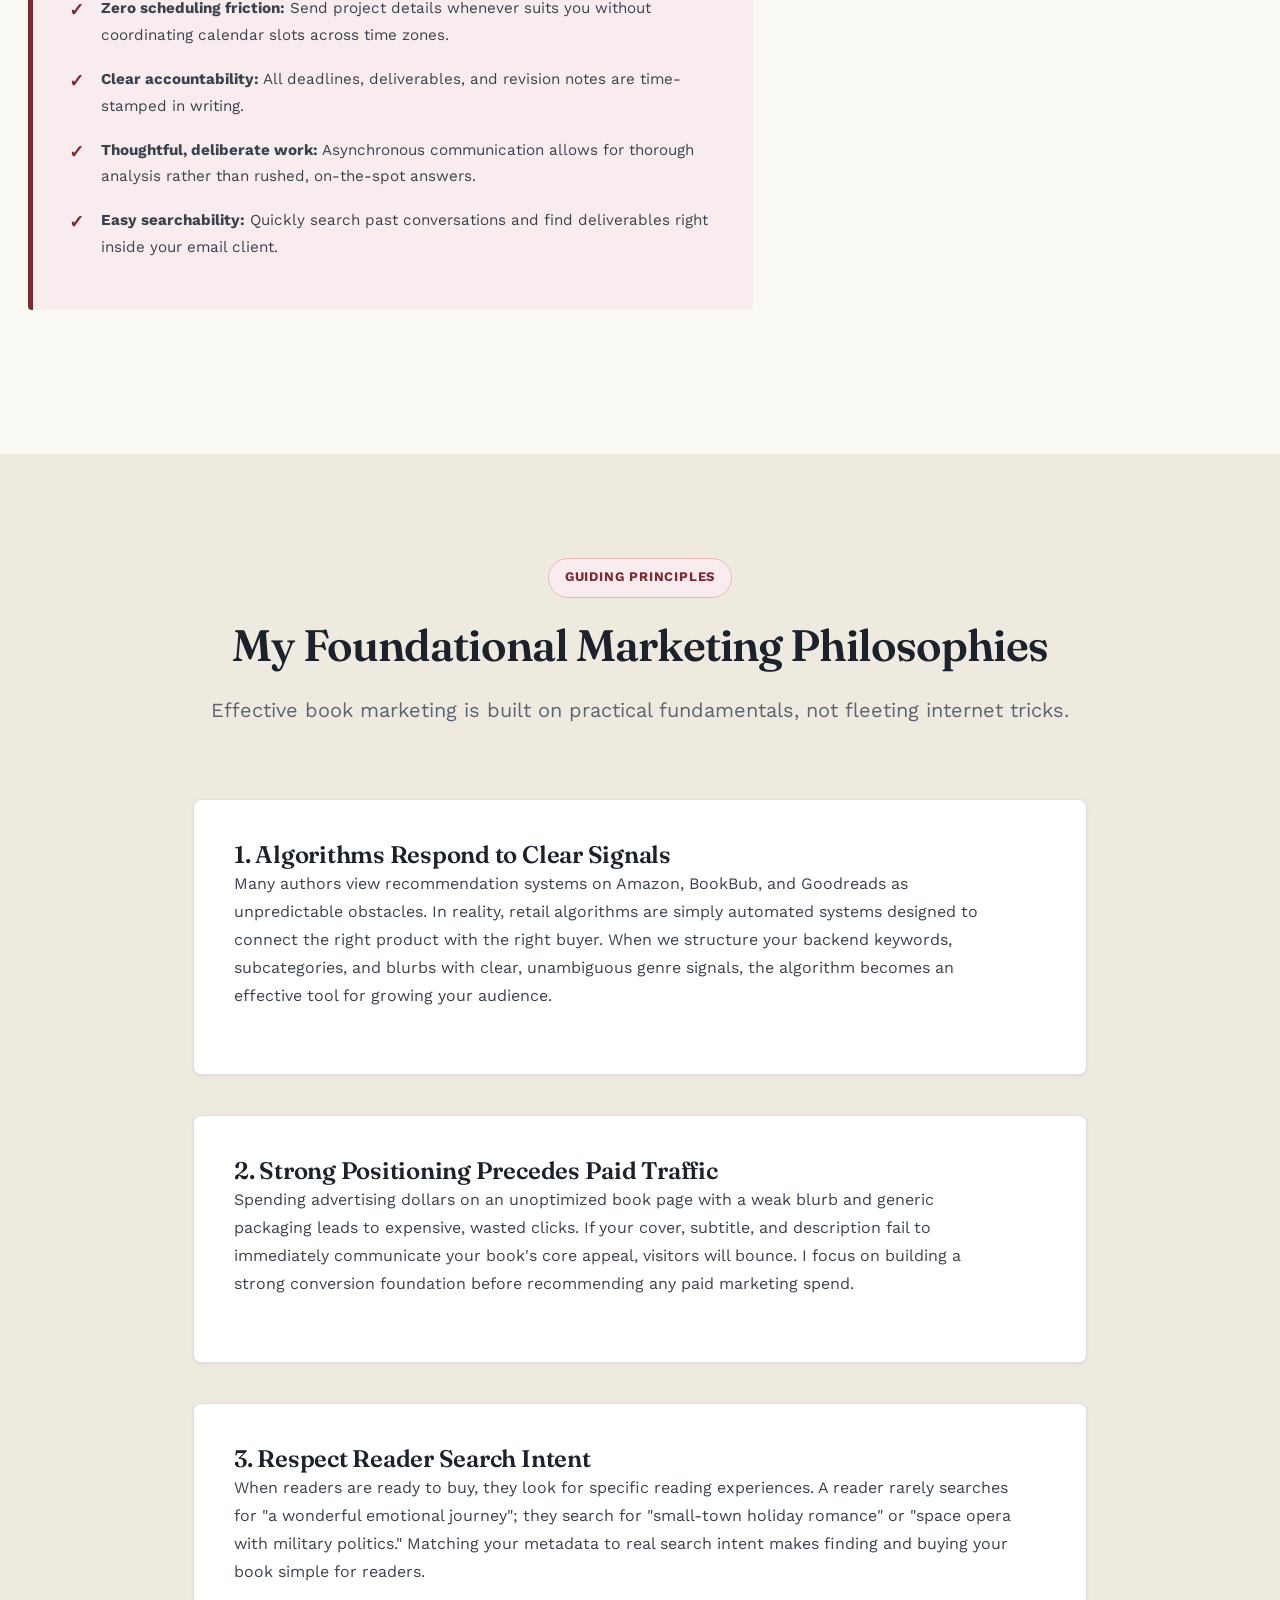
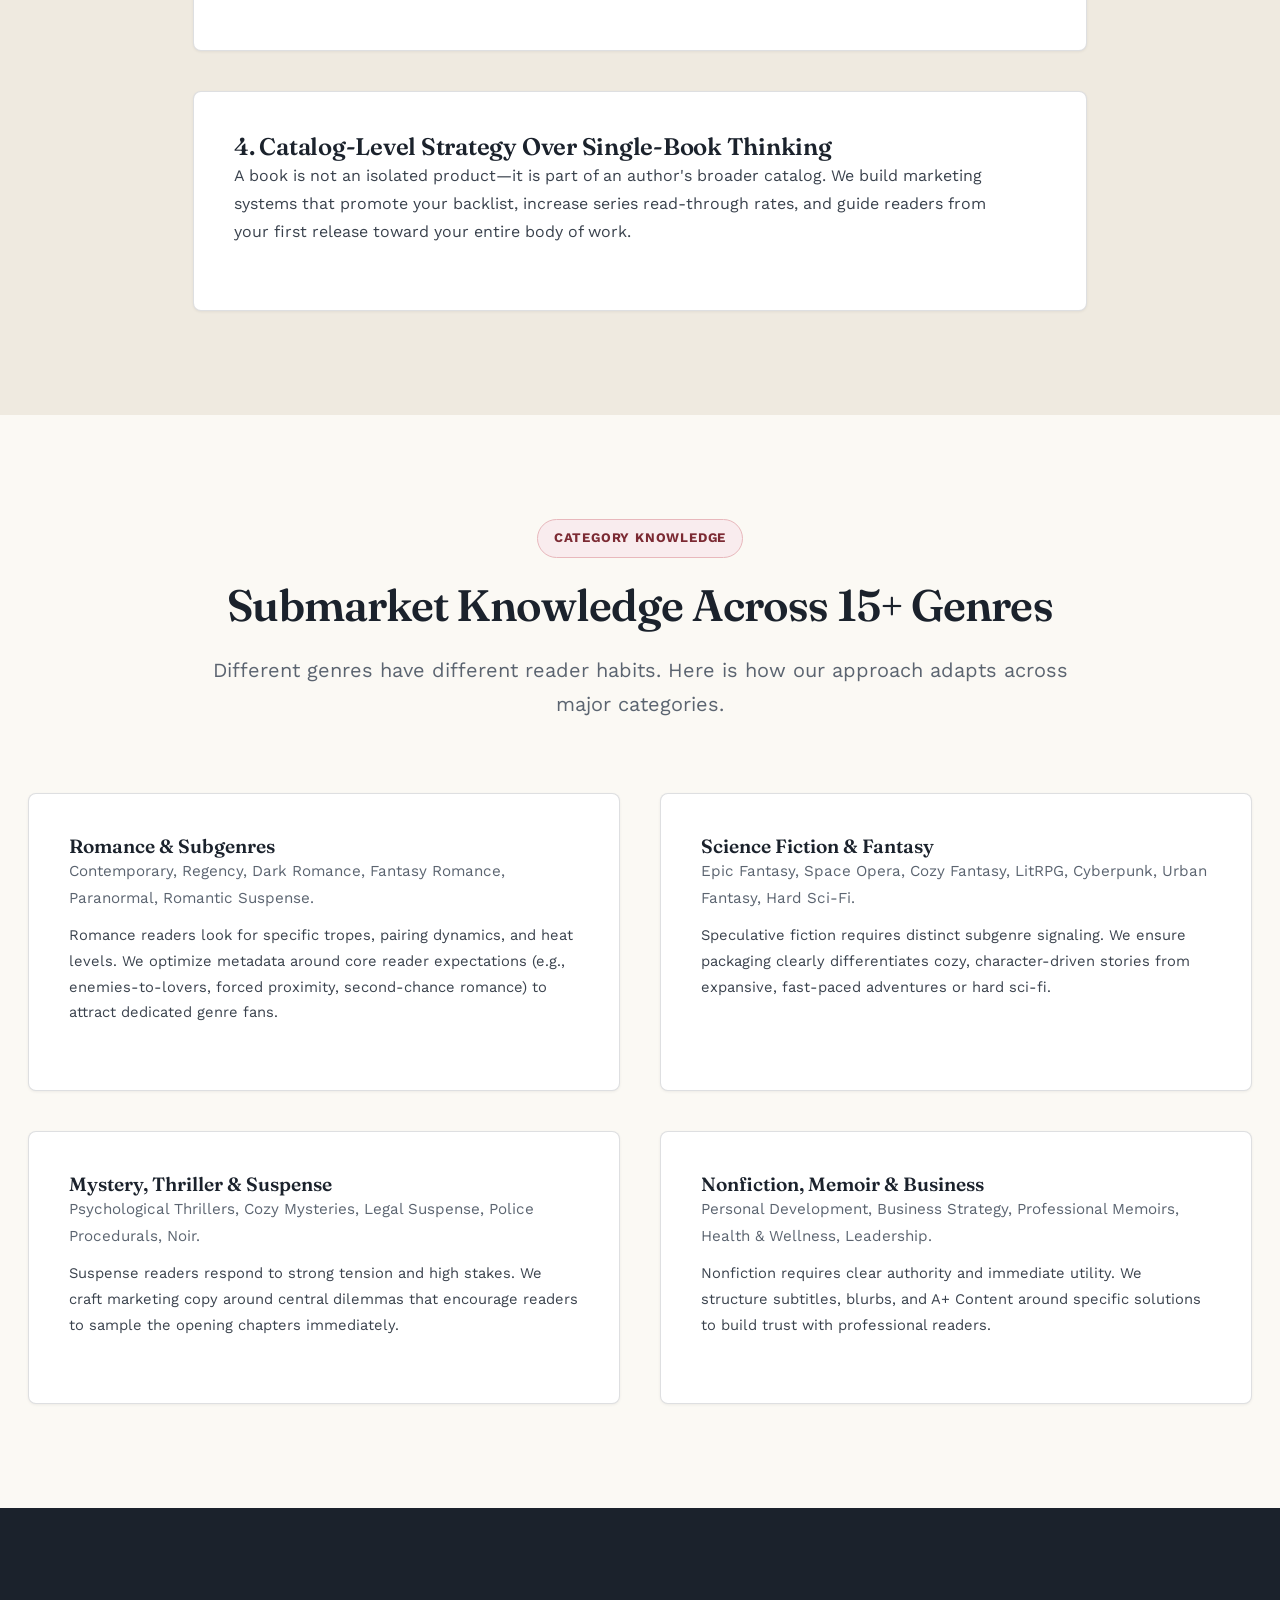
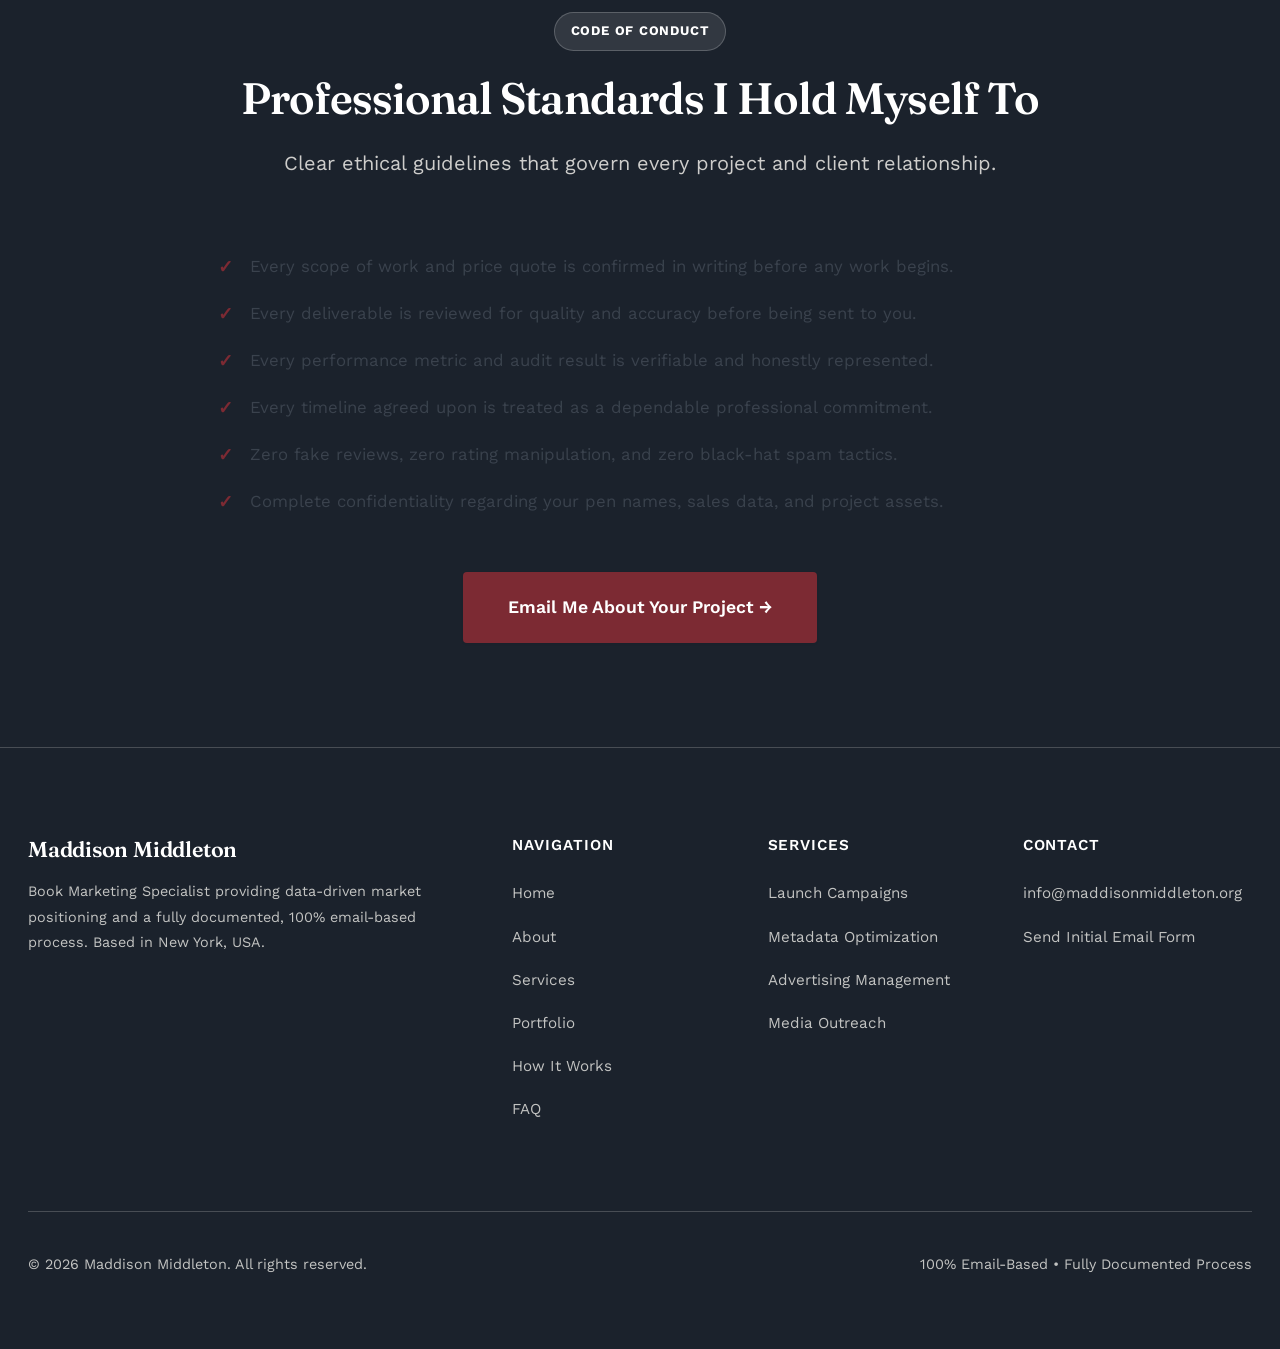
==== commit 066cf49f: "Update about.html" ====
--- a/about.html
+++ b/about.html
@@ -201,7 +201,7 @@
         <div class="footer-links">
           <h4>Contact</h4>
           <ul>
-            <li><a href="mailto:hellomaddisonmiddleton@gmail.com">hellomaddisonmiddleton@gmail.com</a></li>
+            <li><a href="mailto:info@maddisonmiddleton.org">info@maddisonmiddleton.org</a></li>
             <li><a href="contact.html">Send Initial Email Form</a></li>
           </ul>
         </div>
